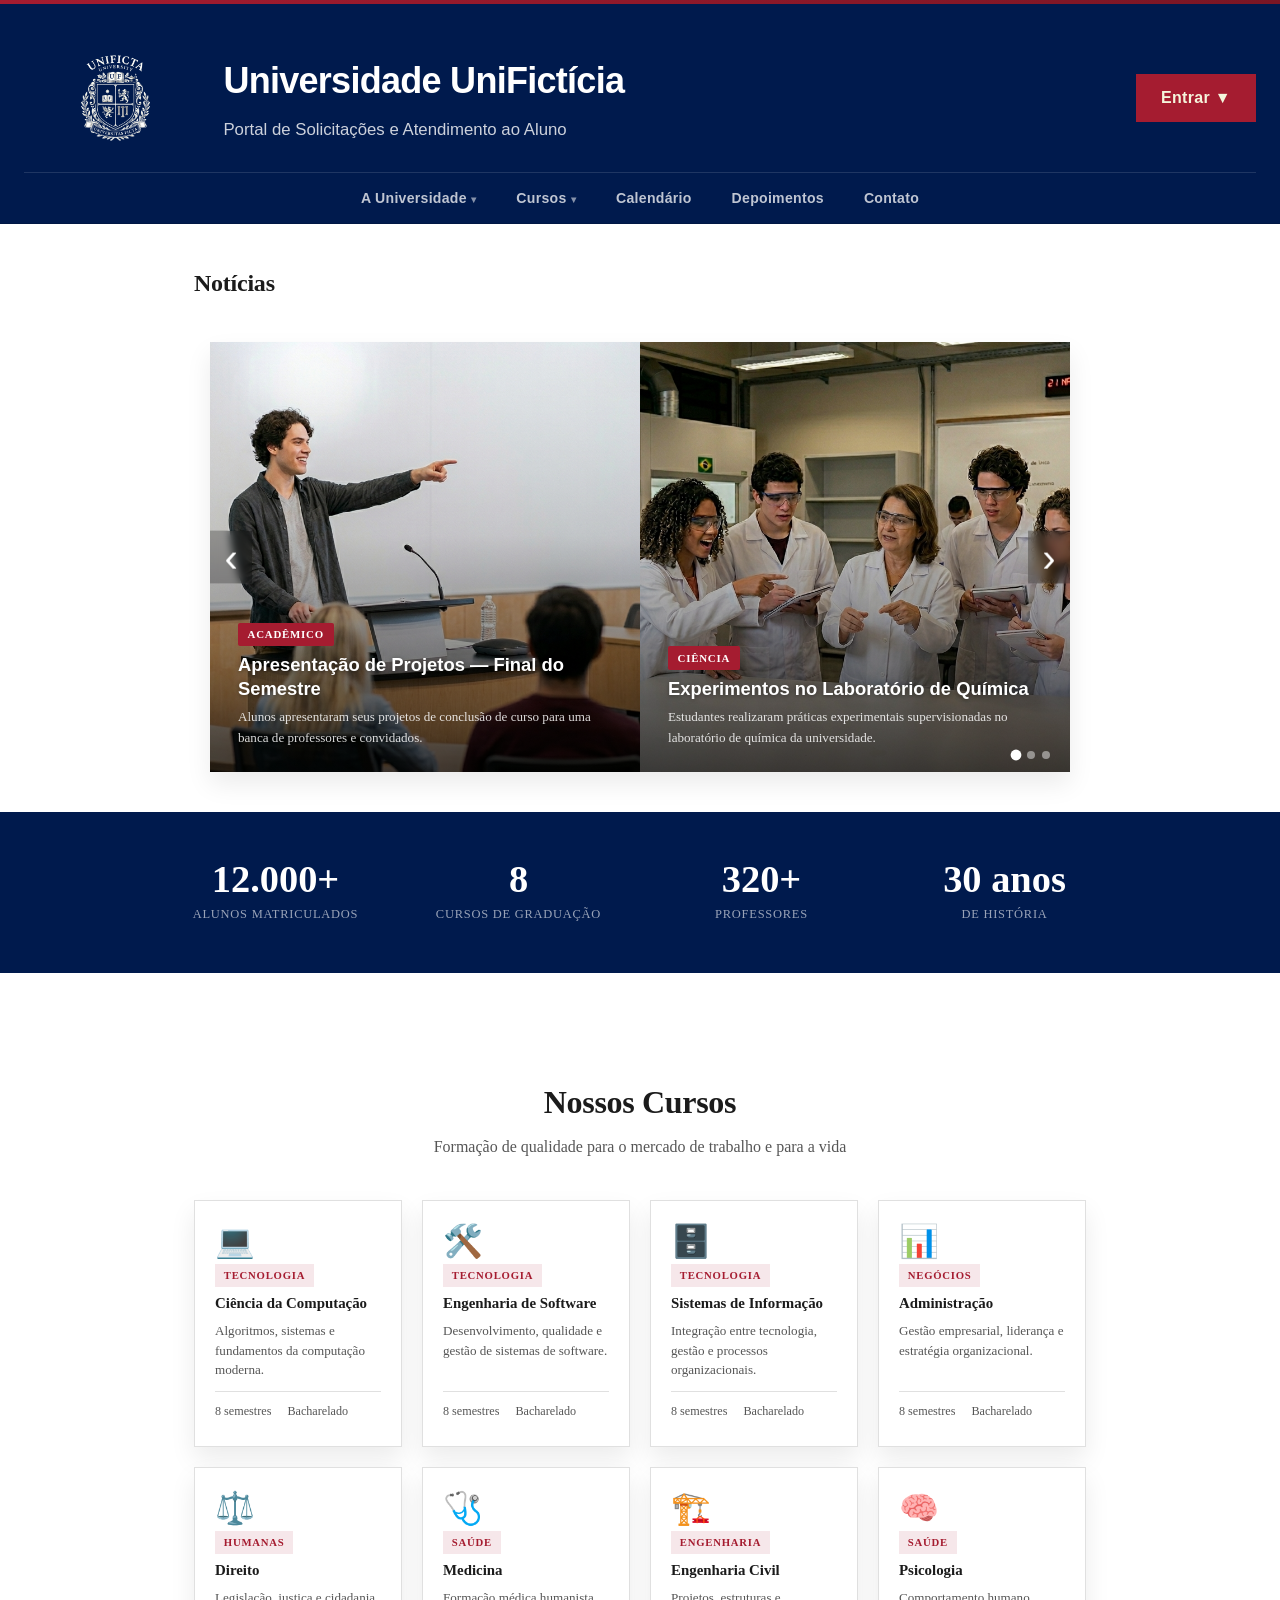
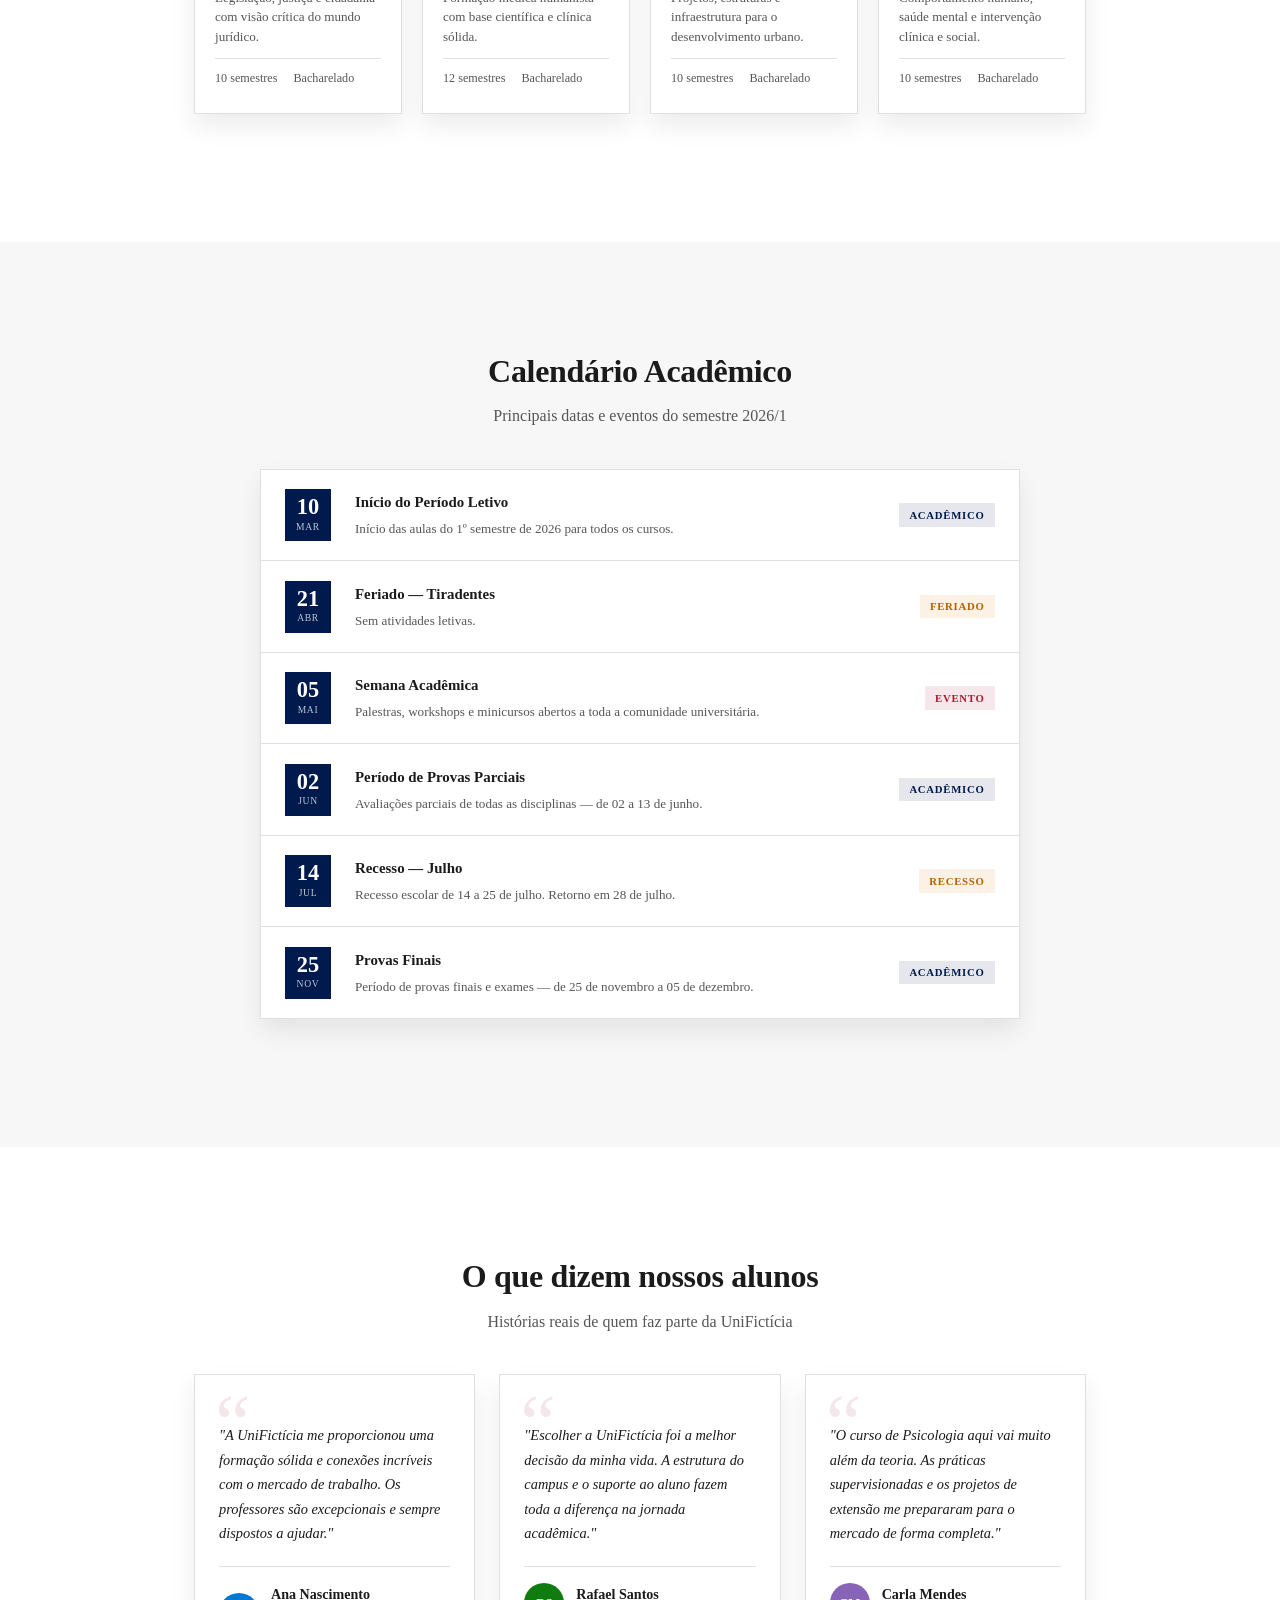
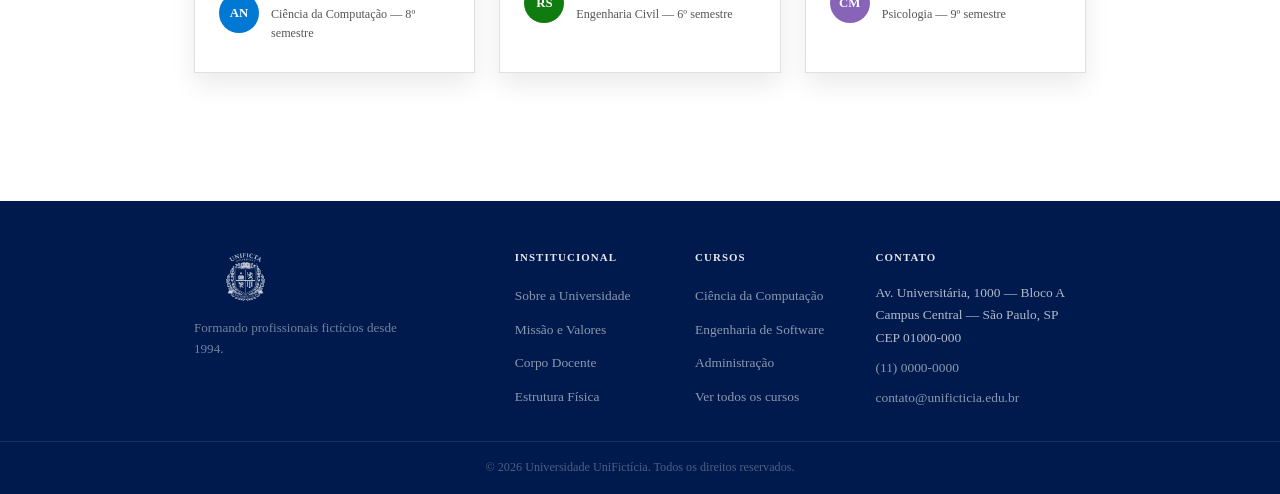
==== index.html @ 2e776ff3 "Dividir os paíneis e funcionários entre setores" ====
﻿<!DOCTYPE html>
<html lang="pt-br">
<head>
    <meta charset="UTF-8">
    <meta name="viewport" content="width=device-width, initial-scale=1.0">
    <title>Portal do Aluno - Universidade UniFictícia</title>
    <link rel="stylesheet" href="style.css">
</head>
<body>
    <header>
        <div class="header-inner">
            <div class="header-brand">
                <img src="UniLogo3.png" alt="Logo Universidade UniFictícia" class="header-logo">
                <div>
                    <h1>Universidade UniFictícia</h1>
                    <p>Portal de Solicitações e Atendimento ao Aluno</p>
                </div>
            </div>
            <nav id="authNav" class="nav-dropdown">
                <button class="dropdown-toggle">Entrar ▼</button>
                <ul class="dropdown-menu">
                    <li><button type="button" id="btnGoToLogin" class="dropdown-item">Funcionários</button></li>
                    <li><button type="button" id="btnGoToRegister" class="dropdown-item">Alunos</button></li>
                </ul>
            </nav>

            <nav id="profileNav" class="nav-dropdown profile-nav" hidden>
                <button type="button" id="profileToggle" class="profile-toggle" aria-label="Abrir menu do perfil" title="Perfil">
                    <svg viewBox="0 0 24 24" aria-hidden="true" focusable="false">
                        <path d="M12 12a4 4 0 1 0-4-4 4 4 0 0 0 4 4Zm0 2c-4.42 0-8 2.24-8 5v1h16v-1c0-2.76-3.58-5-8-5Z"></path>
                    </svg>
                </button>
                <ul class="dropdown-menu">
                    <li><button type="button" id="logoutBtn" class="dropdown-item">Sair</button></li>
                </ul>
            </nav>
        </div>
        <nav class="main-nav" id="mainNav" hidden>
            <ul class="main-nav-list">
                <li class="main-nav-item has-dropdown">
                    <a href="#" class="main-nav-link">A Universidade <span class="nav-caret">▾</span></a>
                    <ul class="main-nav-dropdown">
                        <li><a href="#">Sobre nós</a></li>
                        <li><a href="#">Missão e Valores</a></li>
                        <li><a href="#">Corpo Docente</a></li>
                    </ul>
                </li>
                <li class="main-nav-item has-dropdown">
                    <a href="#section-cursos" class="main-nav-link">Cursos <span class="nav-caret">▾</span></a>
                    <ul class="main-nav-dropdown">
                        <li><a href="#section-cursos">Graduação</a></li>
                        <li><a href="#">Pós-Graduação</a></li>
                        <li><a href="#">Extensão</a></li>
                    </ul>
                </li>
                <li class="main-nav-item">
                    <a href="#section-calendario" class="main-nav-link">Calendário</a>
                </li>
                <li class="main-nav-item">
                    <a href="#section-depoimentos" class="main-nav-link">Depoimentos</a>
                </li>
                <li class="main-nav-item">
                    <a href="#section-contato" class="main-nav-link">Contato</a>
                </li>
            </ul>
        </nav>
    </header>

    <main id="landingView">
        <div class="container" style="margin-bottom: 0;">
            <h2>Notícias</h2>
        </div>
        <div class="slider">
            <div class="slider-track">
                <div class="slide">
                    <img src="imgs/Presentation.png" alt="Apresentação de Projetos">
                    <div class="slide-caption">
                        <span class="slide-tag">Acadêmico</span>
                        <h3>Apresentação de Projetos — Final do Semestre</h3>
                        <p>Alunos apresentaram seus projetos de conclusão de curso para uma banca de professores e convidados.</p>
                    </div>
                </div>
                <div class="slide">
                    <img src="imgs/Chemistry.png" alt="Laboratório de Química">
                    <div class="slide-caption">
                        <span class="slide-tag">Ciência</span>
                        <h3>Experimentos no Laboratório de Química</h3>
                        <p>Estudantes realizaram práticas experimentais supervisionadas no laboratório de química da universidade.</p>
                    </div>
                </div>
                <div class="slide">
                    <img src="imgs/Reading.png" alt="Clube de Leitura">
                    <div class="slide-caption">
                        <span class="slide-tag">Cultura</span>
                        <h3>Clube de Leitura — Semana do Conhecimento</h3>
                        <p>A iniciativa reuniu alunos de diferentes cursos para debater obras literárias e científicas.</p>
                    </div>
                </div>
            </div>
            <button class="slider-btn slider-prev" aria-label="Anterior">&#8249;</button>
            <button class="slider-btn slider-next" aria-label="Próximo">&#8250;</button>
            <div class="slider-dots">
                <button class="slider-dot active" data-index="0" aria-label="Slide 1"></button>
                <button class="slider-dot" data-index="1" aria-label="Slide 2"></button>
                <button class="slider-dot" data-index="2" aria-label="Slide 3"></button>
            </div>
        </div>

        <section class="section-stats">
            <div class="stats-grid">
                <div class="stat-item">
                    <span class="stat-number">12.000+</span>
                    <span class="stat-label">Alunos matriculados</span>
                </div>
                <div class="stat-item">
                    <span class="stat-number">8</span>
                    <span class="stat-label">Cursos de graduação</span>
                </div>
                <div class="stat-item">
                    <span class="stat-number">320+</span>
                    <span class="stat-label">Professores</span>
                </div>
                <div class="stat-item">
                    <span class="stat-number">30 anos</span>
                    <span class="stat-label">De história</span>
                </div>
            </div>
        </section>

        <section class="section-cursos" id="section-cursos">
            <div class="container">
                <div class="section-header">
                    <h2>Nossos Cursos</h2>
                    <p>Formação de qualidade para o mercado de trabalho e para a vida</p>
                </div>
                <div class="cursos-grid">
                    <div class="curso-card">
                        <div class="curso-card-icon">💻</div>
                        <span class="curso-area-tag">Tecnologia</span>
                        <h3 class="curso-card-title">Ciência da Computação</h3>
                        <p class="curso-card-desc">Algoritmos, sistemas e fundamentos da computação moderna.</p>
                        <div class="curso-card-meta"><span>8 semestres</span><span>Bacharelado</span></div>
                    </div>
                    <div class="curso-card">
                        <div class="curso-card-icon">🛠️</div>
                        <span class="curso-area-tag">Tecnologia</span>
                        <h3 class="curso-card-title">Engenharia de Software</h3>
                        <p class="curso-card-desc">Desenvolvimento, qualidade e gestão de sistemas de software.</p>
                        <div class="curso-card-meta"><span>8 semestres</span><span>Bacharelado</span></div>
                    </div>
                    <div class="curso-card">
                        <div class="curso-card-icon">🗄️</div>
                        <span class="curso-area-tag">Tecnologia</span>
                        <h3 class="curso-card-title">Sistemas de Informação</h3>
                        <p class="curso-card-desc">Integração entre tecnologia, gestão e processos organizacionais.</p>
                        <div class="curso-card-meta"><span>8 semestres</span><span>Bacharelado</span></div>
                    </div>
                    <div class="curso-card">
                        <div class="curso-card-icon">📊</div>
                        <span class="curso-area-tag">Negócios</span>
                        <h3 class="curso-card-title">Administração</h3>
                        <p class="curso-card-desc">Gestão empresarial, liderança e estratégia organizacional.</p>
                        <div class="curso-card-meta"><span>8 semestres</span><span>Bacharelado</span></div>
                    </div>
                    <div class="curso-card">
                        <div class="curso-card-icon">⚖️</div>
                        <span class="curso-area-tag">Humanas</span>
                        <h3 class="curso-card-title">Direito</h3>
                        <p class="curso-card-desc">Legislação, justiça e cidadania com visão crítica do mundo jurídico.</p>
                        <div class="curso-card-meta"><span>10 semestres</span><span>Bacharelado</span></div>
                    </div>
                    <div class="curso-card">
                        <div class="curso-card-icon">🩺</div>
                        <span class="curso-area-tag">Saúde</span>
                        <h3 class="curso-card-title">Medicina</h3>
                        <p class="curso-card-desc">Formação médica humanista com base científica e clínica sólida.</p>
                        <div class="curso-card-meta"><span>12 semestres</span><span>Bacharelado</span></div>
                    </div>
                    <div class="curso-card">
                        <div class="curso-card-icon">🏗️</div>
                        <span class="curso-area-tag">Engenharia</span>
                        <h3 class="curso-card-title">Engenharia Civil</h3>
                        <p class="curso-card-desc">Projetos, estruturas e infraestrutura para o desenvolvimento urbano.</p>
                        <div class="curso-card-meta"><span>10 semestres</span><span>Bacharelado</span></div>
                    </div>
                    <div class="curso-card">
                        <div class="curso-card-icon">🧠</div>
                        <span class="curso-area-tag">Saúde</span>
                        <h3 class="curso-card-title">Psicologia</h3>
                        <p class="curso-card-desc">Comportamento humano, saúde mental e intervenção clínica e social.</p>
                        <div class="curso-card-meta"><span>10 semestres</span><span>Bacharelado</span></div>
                    </div>
                </div>
            </div>
        </section>

        <section class="section-calendario" id="section-calendario">
            <div class="container">
                <div class="section-header">
                    <h2>Calendário Acadêmico</h2>
                    <p>Principais datas e eventos do semestre 2026/1</p>
                </div>
                <div class="calendario-list">
                    <div class="calendario-item">
                        <div class="calendario-data"><span class="calendario-dia">10</span><span class="calendario-mes">Mar</span></div>
                        <div class="calendario-info"><h3 class="calendario-titulo">Início do Período Letivo</h3><p class="calendario-desc">Início das aulas do 1º semestre de 2026 para todos os cursos.</p></div>
                        <span class="calendario-tag tag-academico">Acadêmico</span>
                    </div>
                    <div class="calendario-item">
                        <div class="calendario-data"><span class="calendario-dia">21</span><span class="calendario-mes">Abr</span></div>
                        <div class="calendario-info"><h3 class="calendario-titulo">Feriado — Tiradentes</h3><p class="calendario-desc">Sem atividades letivas.</p></div>
                        <span class="calendario-tag tag-feriado">Feriado</span>
                    </div>
                    <div class="calendario-item">
                        <div class="calendario-data"><span class="calendario-dia">05</span><span class="calendario-mes">Mai</span></div>
                        <div class="calendario-info"><h3 class="calendario-titulo">Semana Acadêmica</h3><p class="calendario-desc">Palestras, workshops e minicursos abertos a toda a comunidade universitária.</p></div>
                        <span class="calendario-tag tag-evento">Evento</span>
                    </div>
                    <div class="calendario-item">
                        <div class="calendario-data"><span class="calendario-dia">02</span><span class="calendario-mes">Jun</span></div>
                        <div class="calendario-info"><h3 class="calendario-titulo">Período de Provas Parciais</h3><p class="calendario-desc">Avaliações parciais de todas as disciplinas — de 02 a 13 de junho.</p></div>
                        <span class="calendario-tag tag-academico">Acadêmico</span>
                    </div>
                    <div class="calendario-item">
                        <div class="calendario-data"><span class="calendario-dia">14</span><span class="calendario-mes">Jul</span></div>
                        <div class="calendario-info"><h3 class="calendario-titulo">Recesso — Julho</h3><p class="calendario-desc">Recesso escolar de 14 a 25 de julho. Retorno em 28 de julho.</p></div>
                        <span class="calendario-tag tag-feriado">Recesso</span>
                    </div>
                    <div class="calendario-item">
                        <div class="calendario-data"><span class="calendario-dia">25</span><span class="calendario-mes">Nov</span></div>
                        <div class="calendario-info"><h3 class="calendario-titulo">Provas Finais</h3><p class="calendario-desc">Período de provas finais e exames — de 25 de novembro a 05 de dezembro.</p></div>
                        <span class="calendario-tag tag-academico">Acadêmico</span>
                    </div>
                </div>
            </div>
        </section>

        <section class="section-depoimentos" id="section-depoimentos">
            <div class="container">
                <div class="section-header">
                    <h2>O que dizem nossos alunos</h2>
                    <p>Histórias reais de quem faz parte da UniFictícia</p>
                </div>
                <div class="depoimentos-grid">
                    <div class="depoimento-card">
                        <p class="depoimento-texto">"A UniFictícia me proporcionou uma formação sólida e conexões incríveis com o mercado de trabalho. Os professores são excepcionais e sempre dispostos a ajudar."</p>
                        <div class="depoimento-autor">
                            <div class="depoimento-avatar" style="background:#0078d4;">AN</div>
                            <div><span class="depoimento-nome">Ana Nascimento</span><span class="depoimento-curso">Ciência da Computação — 8º semestre</span></div>
                        </div>
                    </div>
                    <div class="depoimento-card">
                        <p class="depoimento-texto">"Escolher a UniFictícia foi a melhor decisão da minha vida. A estrutura do campus e o suporte ao aluno fazem toda a diferença na jornada acadêmica."</p>
                        <div class="depoimento-autor">
                            <div class="depoimento-avatar" style="background:#107c10;">RS</div>
                            <div><span class="depoimento-nome">Rafael Santos</span><span class="depoimento-curso">Engenharia Civil — 6º semestre</span></div>
                        </div>
                    </div>
                    <div class="depoimento-card">
                        <p class="depoimento-texto">"O curso de Psicologia aqui vai muito além da teoria. As práticas supervisionadas e os projetos de extensão me prepararam para o mercado de forma completa."</p>
                        <div class="depoimento-autor">
                            <div class="depoimento-avatar" style="background:#8764b8;">CM</div>
                            <div><span class="depoimento-nome">Carla Mendes</span><span class="depoimento-curso">Psicologia — 9º semestre</span></div>
                        </div>
                    </div>
                </div>
            </div>
        </section>
    </main>

    <main class="container" id="loginView" hidden>
        <section class="auth-box">
            <h2>Login no Portal</h2>
            <form id="loginForm" autocomplete="off">
                <label for="loginUsername">Nome</label>
                <input id="loginUsername" required autocomplete="username" minlength="3" placeholder="Digite seu nome de usuário">
                <label for="loginPassword">Senha</label>
                <div class="password-field">
                    <input id="loginPassword" type="password" required autocomplete="current-password" placeholder="Digite sua senha">
                    <button type="button" class="password-toggle" data-target="loginPassword" aria-label="Mostrar senha" title="Mostrar senha">
                        <svg class="icon-eye" viewBox="0 0 24 24" aria-hidden="true" focusable="false">
                            <path d="M12 5c-5.5 0-9.5 5-10.5 7 1 2 5 7 10.5 7s9.5-5 10.5-7c-1-2-5-7-10.5-7Zm0 11a4 4 0 1 1 0-8 4 4 0 0 1 0 8Z"></path>
                        </svg>
                        <svg class="icon-eye-off" viewBox="0 0 24 24" aria-hidden="true" focusable="false">
                            <path d="m3 4 17 17-1.5 1.5-3.2-3.2A12.5 12.5 0 0 1 12 19c-5.5 0-9.5-5-10.5-7a18 18 0 0 1 4.4-5.5L1.5 5.5 3 4Zm6.2 6.2A4 4 0 0 0 12 16a4 4 0 0 0 2.8-1.2L9.2 10.2Zm11.3 1.8a18 18 0 0 1-3.8 5l-1.4-1.4a15.4 15.4 0 0 0 2.7-3.6c-1-1.7-3.7-4.9-7-4.9-.9 0-1.8.2-2.6.5L6.9 6.1A10 10 0 0 1 12 5c5.5 0 9.5 5 10.5 7Z"></path>
                        </svg>
                    </button>
                </div>
                <small class="auth-help">Funcionários e alunos usam o mesmo formulário de acesso.</small>
                <small id="loginStatus" class="field-status auth-status" aria-live="polite"></small>
            </form>

            <div class="button-group">
                <button id="backToLoginLanding" class="btn btn-secondary small" onclick="showLanding()">Voltar</button>
                <button form="loginForm" type="submit" class="btn btn-primary">Entrar</button>
            </div>
        </section>
    </main>

    <main class="container" id="registerView" hidden>
        <section class="auth-box">
            <h2>Cadastro de Aluno</h2>
            <form id="registerForm">
                <label for="registerName">Nome</label>
                <input id="registerName" required autocomplete="name" minlength="3" placeholder="Nome completo">
                <label for="registerPassword">Senha</label>
                <div class="password-field">
                    <input id="registerPassword" type="password" required autocomplete="new-password" minlength="8" placeholder="Crie uma senha forte">
                    <button type="button" class="password-toggle" data-target="registerPassword" aria-label="Mostrar senha" title="Mostrar senha">
                        <svg class="icon-eye" viewBox="0 0 24 24" aria-hidden="true" focusable="false">
                            <path d="M12 5c-5.5 0-9.5 5-10.5 7 1 2 5 7 10.5 7s9.5-5 10.5-7c-1-2-5-7-10.5-7Zm0 11a4 4 0 1 1 0-8 4 4 0 0 1 0 8Z"></path>
                        </svg>
                        <svg class="icon-eye-off" viewBox="0 0 24 24" aria-hidden="true" focusable="false">
                            <path d="m3 4 17 17-1.5 1.5-3.2-3.2A12.5 12.5 0 0 1 12 19c-5.5 0-9.5-5-10.5-7a18 18 0 0 1 4.4-5.5L1.5 5.5 3 4Zm6.2 6.2A4 4 0 0 0 12 16a4 4 0 0 0 2.8-1.2L9.2 10.2Zm11.3 1.8a18 18 0 0 1-3.8 5l-1.4-1.4a15.4 15.4 0 0 0 2.7-3.6c-1-1.7-3.7-4.9-7-4.9-.9 0-1.8.2-2.6.5L6.9 6.1A10 10 0 0 1 12 5c5.5 0 9.5 5 10.5 7Z"></path>
                        </svg>
                    </button>
                </div>
                <ul class="password-requirements" id="registerPasswordRequirements" aria-live="polite">
                    <li id="reqLength" class="req-item">Pelo menos 8 caracteres</li>
                    <li id="reqUpper" class="req-item">1 letra maiúscula (A-Z)</li>
                    <li id="reqLower" class="req-item">1 letra minúscula (a-z)</li>
                    <li id="reqNumber" class="req-item">1 número (0-9)</li>
                    <li id="reqSpecial" class="req-item">1 caractere especial (ex.: !@#$%)</li>
                    <li id="reqNoSpaces" class="req-item">Sem espaços em branco</li>
                </ul>
                <label for="registerPasswordConfirm">Confirmar senha</label>
                <div class="password-field">
                    <input id="registerPasswordConfirm" type="password" required autocomplete="new-password" minlength="8" placeholder="Repita sua senha">
                    <button type="button" class="password-toggle" data-target="registerPasswordConfirm" aria-label="Mostrar senha" title="Mostrar senha">
                        <svg class="icon-eye" viewBox="0 0 24 24" aria-hidden="true" focusable="false">
                            <path d="M12 5c-5.5 0-9.5 5-10.5 7 1 2 5 7 10.5 7s9.5-5 10.5-7c-1-2-5-7-10.5-7Zm0 11a4 4 0 1 1 0-8 4 4 0 0 1 0 8Z"></path>
                        </svg>
                        <svg class="icon-eye-off" viewBox="0 0 24 24" aria-hidden="true" focusable="false">
                            <path d="m3 4 17 17-1.5 1.5-3.2-3.2A12.5 12.5 0 0 1 12 19c-5.5 0-9.5-5-10.5-7a18 18 0 0 1 4.4-5.5L1.5 5.5 3 4Zm6.2 6.2A4 4 0 0 0 12 16a4 4 0 0 0 2.8-1.2L9.2 10.2Zm11.3 1.8a18 18 0 0 1-3.8 5l-1.4-1.4a15.4 15.4 0 0 0 2.7-3.6c-1-1.7-3.7-4.9-7-4.9-.9 0-1.8.2-2.6.5L6.9 6.1A10 10 0 0 1 12 5c5.5 0 9.5 5 10.5 7Z"></path>
                        </svg>
                    </button>
                </div>
                <small class="auth-help">A senha só será aceita quando todos os requisitos acima forem atendidos.</small>
                <label for="registerCurso">Curso</label>
                <select id="registerCurso" required>
                    <option value="">Selecione um curso</option>
                    <option value="Ciência da Computação">Ciência da Computação</option>
                    <option value="Engenharia de Software">Engenharia de Software</option>
                    <option value="Sistemas de Informação">Sistemas de Informação</option>
                    <option value="Administração">Administração</option>
                    <option value="Direito">Direito</option>
                    <option value="Medicina">Medicina</option>
                    <option value="Engenharia Civil">Engenharia Civil</option>
                    <option value="Psicologia">Psicologia</option>
                </select>
                <small id="registerStatus" class="field-status auth-status" aria-live="polite"></small>
            </form>

            <div class="button-group">
                <button id="backToRegisterLanding" class="btn btn-secondary small" onclick="showLanding()">Voltar</button>
                <button form="registerForm" type="submit" class="btn btn-primary">Cadastrar</button>
            </div>
        </section>
    </main>

    <main id="appView" hidden>
        <div class="app-layout">
            <aside class="sidebar">
                <button type="button" class="sidebar-item" data-view="appView" data-tab="visao-geral">🏠 Visão geral</button>
                <button type="button" class="sidebar-item active" data-view="appView" data-tab="solicitacoes">📋 Solicitações</button>
                <button type="button" class="sidebar-item" data-view="appView" data-tab="mensagens">💬 Mensagens</button>
            </aside>

            <div class="app-content">

                <section id="appTab-visao-geral" class="tab-panel" hidden>
                    <div class="tab-header">
                        <h2>Visão geral</h2>
                    </div>
                    <div id="visaoGeralContent"></div>
                </section>

                <section id="appTab-solicitacoes" class="tab-panel">
                    <div class="tab-header">
                        <h2>Minhas Solicitações</h2>
                        <button type="button" id="btnSolicitar" class="btn btn-primary small">📄 Solicitar</button>
                    </div>
                    <table>
                        <thead><tr><th>Data</th><th>Aluno</th><th>Tipo</th><th>Descrição</th><th>Status</th><th>Ações</th></tr></thead>
                        <tbody id="listaSolicitacoes"></tbody>
                    </table>
                </section>

                <section id="appTab-mensagens" class="tab-panel" hidden>
                    <div class="tab-header">
                        <h2>Mensagens</h2>
                        <div class="tab-header-actions">
                            <button id="btnDuvidas" class="btn btn-secondary small">💬 Dúvidas, Sugestões ou Reclamações</button>
                        </div>
                    </div>
                    <table>
                        <thead><tr><th>Data</th><th>Aluno</th><th>Tipo</th><th>Descrição</th><th>Status</th><th>Ações</th></tr></thead>
                        <tbody id="listaMensagens"></tbody>
                    </table>
                </section>
            </div>
        </div>
    </main>

    <main id="adminView" hidden>
        <div class="app-layout">
            <aside class="sidebar">
                <button type="button" class="sidebar-item active" data-view="adminView" data-tab="solicitacoes">📋 Solicitações de alunos</button>
                <button type="button" class="sidebar-item" data-view="adminView" data-tab="mensagens">💬 Mensagens de alunos</button>
            </aside>

            <div class="app-content">
                <section id="adminTab-solicitacoes" class="tab-panel">
                    <div class="tab-header">
                        <h2>Solicitações dos Alunos</h2>
                        <div class="tab-header-actions">
                            <select id="filtroSetorSolicitacoes" class="filter-select" onchange="renderAdminRequestsByFilters('solicitacoes')">
                                <option value="">Todos os setores</option>
                                <option value="Administrativo">Administrativo</option>
                                <option value="Financeiro">Financeiro</option>
                                <option value="Acadêmico">Acadêmico</option>
                                <option value="TI">TI</option>
                            </select>
                            <select id="filtroStatusSolicitacoes" class="filter-select" onchange="renderAdminRequestsByFilters('solicitacoes')">
                                <option value="Pendente">Pendentes</option>
                                <option value="Concluído">Concluídos</option>
                                <option value="">Todos</option>
                            </select>
                        </div>
                    </div>
                    <table>
                        <thead><tr><th>Data</th><th>Aluno</th><th>Tipo</th><th>Descrição</th><th>Status</th><th>Ações</th></tr></thead>
                        <tbody id="listaSolicitacoesAdmin"></tbody>
                    </table>
                </section>

                <section id="adminTab-mensagens" class="tab-panel" hidden>
                    <div class="tab-header">
                        <h2>Mensagens dos Alunos</h2>
                        <div class="tab-header-actions">
                            <select id="filtroSetorMensagens" class="filter-select" onchange="renderAdminRequestsByFilters('mensagens')">
                                <option value="">Todos os setores</option>
                                <option value="Administrativo">Administrativo</option>
                                <option value="Financeiro">Financeiro</option>
                                <option value="Acadêmico">Acadêmico</option>
                                <option value="TI">TI</option>
                            </select>
                            <select id="filtroStatusMensagens" class="filter-select" onchange="renderAdminRequestsByFilters('mensagens')">
                                <option value="Pendente">Pendentes</option>
                                <option value="Concluído">Concluídos</option>
                                <option value="">Todos</option>
                            </select>
                        </div>
                    </div>
                    <table>
                        <thead><tr><th>Data</th><th>Aluno</th><th>Tipo</th><th>Descrição</th><th>Status</th><th>Ações</th></tr></thead>
                        <tbody id="listaMensagensAdmin"></tbody>
                    </table>
                </section>
            </div>
        </div>
    </main>

    <footer class="site-footer" id="siteFooter" hidden>
        <div class="footer-inner">
            <div class="footer-brand">
                <img src="UniLogo3.png" alt="Logo UniFictícia" class="footer-logo">
                <p class="footer-tagline">Formando profissionais fictícios desde 1994.</p>
            </div>
            <div class="footer-col">
                <h4 class="footer-col-title">Institucional</h4>
                <ul class="footer-links">
                    <li><a href="#">Sobre a Universidade</a></li>
                    <li><a href="#">Missão e Valores</a></li>
                    <li><a href="#">Corpo Docente</a></li>
                    <li><a href="#">Estrutura Física</a></li>
                </ul>
            </div>
            <div class="footer-col">
                <h4 class="footer-col-title">Cursos</h4>
                <ul class="footer-links">
                    <li><a href="#section-cursos">Ciência da Computação</a></li>
                    <li><a href="#section-cursos">Engenharia de Software</a></li>
                    <li><a href="#section-cursos">Administração</a></li>
                    <li><a href="#section-cursos">Ver todos os cursos</a></li>
                </ul>
            </div>
            <div class="footer-col" id="section-contato">
                <h4 class="footer-col-title">Contato</h4>
                <address class="footer-address">
                    <p>Av. Universitária, 1000 — Bloco A<br>Campus Central — São Paulo, SP<br>CEP 01000-000</p>
                    <p><a href="tel:+551100000000">(11) 0000-0000</a></p>
                    <p><a href="mailto:contato@unificticia.edu.br">contato@unificticia.edu.br</a></p>
                </address>
            </div>
        </div>
        <div class="footer-bottom">
            <p>© 2026 Universidade UniFictícia. Todos os direitos reservados.</p>
        </div>
    </footer>


    <div id="modalFuncionarios" class="modal">
        <div class="modal-content account-picker">
            <div class="account-picker-header">
                <p class="account-picker-org">Universidade UniFictícia</p>
                <h2 class="account-picker-title">Escolha uma conta</h2>
                <p class="account-picker-sub">Funcionários</p>
            </div>
            <div id="listaFuncionarios" class="account-list"></div>
            <div class="account-picker-footer">
                <button type="button" class="account-picker-new-btn" onclick="closeModal('modalFuncionarios'); openModal('modalFuncionarioCadastro');">
                    <span class="account-picker-new-icon">+</span>
                    <span>Novo funcionário</span>
                </button>
                <button type="button" class="account-picker-cancel" onclick="closeModal('modalFuncionarios')">Cancelar</button>
            </div>
        </div>
    </div>

    <div id="modalFuncionarioCadastro" class="modal">
        <div class="modal-content">
            <button class="close" type="button" onclick="closeModal('modalFuncionarioCadastro')">&times;</button>
            <h2>Cadastro de Funcionário</h2>
            <form id="employeeRegisterForm">
                <label for="employeeName">Nome</label>
                <input id="employeeName" required minlength="3" placeholder="Nome do funcionário">

                <label for="employeePassword">Senha</label>
                <div class="password-field">
                    <input id="employeePassword" type="password" required autocomplete="new-password" placeholder="Defina uma senha">
                    <button type="button" class="password-toggle" data-target="employeePassword" aria-label="Mostrar senha" title="Mostrar senha">
                        <svg class="icon-eye" viewBox="0 0 24 24" aria-hidden="true" focusable="false">
                            <path d="M12 5c-5.5 0-9.5 5-10.5 7 1 2 5 7 10.5 7s9.5-5 10.5-7c-1-2-5-7-10.5-7Zm0 11a4 4 0 1 1 0-8 4 4 0 0 1 0 8Z"></path>
                        </svg>
                        <svg class="icon-eye-off" viewBox="0 0 24 24" aria-hidden="true" focusable="false">
                            <path d="m3 4 17 17-1.5 1.5-3.2-3.2A12.5 12.5 0 0 1 12 19c-5.5 0-9.5-5-10.5-7a18 18 0 0 1 4.4-5.5L1.5 5.5 3 4Zm6.2 6.2A4 4 0 0 0 12 16a4 4 0 0 0 2.8-1.2L9.2 10.2Zm11.3 1.8a18 18 0 0 1-3.8 5l-1.4-1.4a15.4 15.4 0 0 0 2.7-3.6c-1-1.7-3.7-4.9-7-4.9-.9 0-1.8.2-2.6.5L6.9 6.1A10 10 0 0 1 12 5c5.5 0 9.5 5 10.5 7Z"></path>
                        </svg>
                    </button>
                </div>

                <label for="employeeSetor">Setor</label>
                <select id="employeeSetor" required>
                    <option value="">Selecione um setor</option>
                    <option value="Administrativo">Administrativo</option>
                    <option value="Financeiro">Financeiro</option>
                    <option value="Acadêmico">Acadêmico</option>
                    <option value="TI">TI</option>
                    <option value="Administrador">Admin</option>
                </select>

                <small id="employeeRegisterStatus" class="field-status auth-status" aria-live="polite"></small>
                <button type="submit" class="btn-save">Cadastrar Funcionário</button>
            </form>
        </div>
    </div>

    <!-- Modal Seleção de Conta - Alunos -->
    <div id="modalAlunos" class="modal">
        <div class="modal-content account-picker">
            <div class="account-picker-header">
                <p class="account-picker-org">Universidade UniFictícia</p>
                <h2 class="account-picker-title">Escolha uma conta</h2>
                <p class="account-picker-sub">Alunos</p>
            </div>
            <div id="listaAlunos" class="account-list"></div>
            <div class="account-picker-footer">
                <button type="button" class="account-picker-new-btn" onclick="closeModal('modalAlunos'); showRegisterView();">
                    <span class="account-picker-new-icon">+</span>
                    <span>Novo cadastro</span>
                </button>
                <button type="button" class="account-picker-cancel" onclick="closeModal('modalAlunos')">Cancelar</button>
            </div>
        </div>
    </div>

    <!-- Modal Solicitação de Documentos -->
    <div id="modalDocumento" class="modal">
        <div class="modal-content">
            <button id="modalDocumentoBack" class="modal-back-arrow doc-back-btn hidden" type="button" aria-label="Voltar">&#8592;</button>
            <button class="close" type="button" onclick="closeModal('modalDocumento')">&times;</button>
            <h2 id="modalDocumentoTitle">Solicitações</h2>
            <form id="formDocumento">
                <div id="docStepCategoria">
                    <div class="tipo-buttons">
                        <button type="button" class="tipo-btn" data-value="Acadêmico" onclick="selectTipo(this); showDocumentStep('Acadêmico')">🎓 Acadêmico</button>
                        <button type="button" class="tipo-btn" data-value="Financeiro" onclick="selectTipo(this); showDocumentStep('Financeiro')">💰 Financeiro</button>
                        <button type="button" class="tipo-btn" data-value="Cadastro" onclick="selectTipo(this); showDocumentStep('Cadastro')" style="flex-direction: row;">🏛️ Cadastro</button>
                    </div>
                </div>
                <input type="hidden" id="docTipo">
                <div id="stepAcademico" class="doc-step hidden">
                    <div class="tipo-buttons" style="grid-template-columns: repeat(2, 1fr);">
                        <button type="button" class="tipo-btn matricula-option-btn" data-value="Ver matrículas" onclick="selectMatriculaOption(this)">Ver matrículas</button>
                        <button type="button" class="tipo-btn matricula-option-btn" data-value="Disciplinas disponíveis" onclick="selectMatriculaOption(this)">Disciplinas disponíveis</button>
                        <button type="button" class="tipo-btn matricula-option-btn" data-value="Rematrícula" onclick="selectMatriculaOption(this)">Rematrícula</button>
                    </div>
                    <input type="hidden" id="matriculasSelect">
                    <div id="matriculasPreview" class="matriculas-preview hidden"></div>
                    <div id="matriculasContextMenu" class="matriculas-context-menu hidden">
                        <button type="button" id="matriculasEditOption">Editar matrícula</button>
                        <button type="button" id="matriculasRemoveOption">Remover matrícula</button>
                    </div>
                    <button type="submit" class="btn btn-primary small">Enviar Solicitação</button>
                </div>
                <div id="stepFinanceiro" class="doc-step hidden">
                    <select id="financeiroSelect">
                        <option value="">Escolha uma opção</option>
                        <option value="2ª via de boleto">2ª via de boleto</option>
                        <option value="Comprovante de pagamento">Comprovante de pagamento</option>
                        <option value="Declaração de quitação">Declaração de quitação</option>
                        <option value="Negociação de mensalidade">Negociação de mensalidade</option>
                    </select>
                    <button type="submit" class="btn btn-primary small">Enviar Solicitação</button>
                </div>
                <div id="stepCadastro" class="doc-step hidden">
                    <select id="cadastroSelect" onchange="handleCadastroSelectChange(this)">
                        <option value="">Escolha uma opção</option>
                        <option value="Atualização de cadastro">Atualização de cadastro</option>
                        <option value="Aproveitamento de estudos">Aproveitamento de estudos</option>
                        <option value="Trancamento de matrícula">Trancamento de matrícula</option>
                        <option value="Transferência de curso">Transferência de curso</option>
                    </select>
                    <div id="atualizacaoCadastroForm" class="hidden">
                        <div class="form-section">
                            <h4 class="form-section-title">Dados pessoais</h4>
                            <label for="editNome">Nome completo</label>
                            <input id="editNome" type="text">
                            <div class="form-row">
                                <div>
                                    <label for="editCpf">CPF</label>
                                    <input id="editCpf" type="text" placeholder="000.000.000-00">
                                </div>
                                <div>
                                    <label for="editDataNasc">Data de nascimento</label>
                                    <input id="editDataNasc" type="date">
                                </div>
                            </div>
                            <div class="form-row">
                                <div>
                                    <label for="editSexo">Sexo</label>
                                    <select id="editSexo">
                                        <option value="">Selecione</option>
                                        <option value="Masculino">Masculino</option>
                                        <option value="Feminino">Feminino</option>
                                        <option value="Outro">Outro</option>
                                        <option value="Prefiro não informar">Prefiro não informar</option>
                                    </select>
                                </div>
                                <div>
                                    <label for="editCurso">Curso</label>
                                    <select id="editCurso">
                                        <option value="">Selecione um curso</option>
                                        <option value="Ciência da Computação">Ciência da Computação</option>
                                        <option value="Engenharia de Software">Engenharia de Software</option>
                                        <option value="Sistemas de Informação">Sistemas de Informação</option>
                                        <option value="Administração">Administração</option>
                                        <option value="Direito">Direito</option>
                                        <option value="Medicina">Medicina</option>
                                        <option value="Engenharia Civil">Engenharia Civil</option>
                                        <option value="Psicologia">Psicologia</option>
                                    </select>
                                </div>
                            </div>
                        </div>
                        <div class="form-section">
                            <h4 class="form-section-title">Contato</h4>
                            <label for="editEmail">E-mail</label>
                            <input id="editEmail" type="email" placeholder="exemplo@email.com">
                            <label for="editTelefone">Telefone</label>
                            <input id="editTelefone" type="tel" placeholder="(00) 00000-0000">
                        </div>
                        <div class="form-section">
                            <h4 class="form-section-title">Endereço</h4>
                            <div class="form-row">
                                <div>
                                    <label for="editCep">CEP</label>
                                    <input id="editCep" type="text" placeholder="00000-000">
                                    <small id="editCepStatus" class="field-status" aria-live="polite"></small>
                                </div>
                                <div>
                                    <label for="editNumero">Número</label>
                                    <input id="editNumero" type="text">
                                </div>
                            </div>
                            <label for="editLogradouro">Logradouro</label>
                            <input id="editLogradouro" type="text" placeholder="Rua, Avenida...">
                            <label for="editComplemento">Complemento <span class="form-optional">(opcional)</span></label>
                            <input id="editComplemento" type="text" placeholder="Apto, Bloco...">
                            <div class="form-row">
                                <div>
                                    <label for="editBairro">Bairro</label>
                                    <input id="editBairro" type="text">
                                </div>
                                <div>
                                    <label for="editCidade">Cidade</label>
                                    <input id="editCidade" type="text">
                                </div>
                            </div>
                            <label for="editEstado">Estado</label>
                            <select id="editEstado">
                                <option value="">Selecione</option>
                                <option value="AC">Acre</option>
                                <option value="AL">Alagoas</option>
                                <option value="AP">Amapá</option>
                                <option value="AM">Amazonas</option>
                                <option value="BA">Bahia</option>
                                <option value="CE">Ceará</option>
                                <option value="DF">Distrito Federal</option>
                                <option value="ES">Espírito Santo</option>
                                <option value="GO">Goiás</option>
                                <option value="MA">Maranhão</option>
                                <option value="MT">Mato Grosso</option>
                                <option value="MS">Mato Grosso do Sul</option>
                                <option value="MG">Minas Gerais</option>
                                <option value="PA">Pará</option>
                                <option value="PB">Paraíba</option>
                                <option value="PR">Paraná</option>
                                <option value="PE">Pernambuco</option>
                                <option value="PI">Piauí</option>
                                <option value="RJ">Rio de Janeiro</option>
                                <option value="RN">Rio Grande do Norte</option>
                                <option value="RS">Rio Grande do Sul</option>
                                <option value="RO">Rondônia</option>
                                <option value="RR">Roraima</option>
                                <option value="SC">Santa Catarina</option>
                                <option value="SP">São Paulo</option>
                                <option value="SE">Sergipe</option>
                                <option value="TO">Tocantins</option>
                            </select>
                        </div>
                        <button type="button" class="btn btn-primary small" onclick="saveAtualizacaoCadastro()">Salvar</button>
                    </div>
                    <button type="submit" id="cadastroEnviarBtn" class="btn btn-primary small">Enviar Solicitação</button>
                </div>

            </form>
            <div id="docResultado" class="doc-resultado hidden"></div>
        </div>
    </div>

    <!-- Modal Dúvidas/Sugestões/Reclamações -->
    <div id="modalGeral" class="modal">
        <div class="modal-content">
            <button class="close" type="button" onclick="closeModal('modalGeral')">&times;</button>
            <h2>Envie sua Mensagem</h2>
            <form id="formGeral">
                <label for="tipoMensagem">Categoria:</label>
                <select id="tipoMensagem" required>
                    <option value="Auto">Automático (sugerir)</option>
                    <option value="Dúvida">Dúvida</option>
                    <option value="Sugestão">Sugestão</option>
                    <option value="Reclamação">Reclamação</option>
                    <option value="Tecnológico">Tecnológico</option>
                    <option value="Acessibilidade">Acessibilidade</option>
                </select>
                <small id="tipoMensagemHint" class="field-status" aria-live="polite"></small>

                <label for="mensagemTexto">Sua mensagem:</label>
                <textarea id="mensagemTexto" rows="4" required placeholder="Descreva aqui sua solicitação..."></textarea>

                <button type="submit" class="btn-save">Enviar Mensagem</button>
            </form>
        </div>
    </div>

    <!-- Modal Resposta/Admin -->
    <div id="modalResposta" class="modal">
        <div class="modal-content">
            <button class="close" type="button" onclick="closeModal('modalResposta')">&times;</button>
            <h2>Responder Solicitação</h2>
            <div id="requestInfo" class="request-info"></div>
            <form id="formResposta">
                <input type="hidden" id="respostaId">

                <label for="respostaStatus">Status:</label>
                <select id="respostaStatus">
                    <option value="Pendente">Pendente</option>
                    <option value="Concluído">Concluído</option>
                </select>

                <label for="respostaTexto">Resposta ao aluno:</label>
                <textarea id="respostaTexto" rows="3" placeholder="Escreva sua resposta..."></textarea>

                <div id="autoDocumentSection" style="display: none;">
                    <button type="button" id="btnSendAutoDocument" class="btn btn-secondary">📄 Enviar Documento Automático</button>
                </div>

                <label for="respostaArquivo">Enviar arquivo personalizado (opcional):</label>
                <input id="respostaArquivo" type="file">

                <button type="submit" class="btn-save">Salvar Resposta</button>
            </form>
        </div>
    </div>

    <script src="script.js?v=20260322c"></script>
</body>
</html>
---- style.css ----
[hidden] { display: none !important; }

:root {
    --bg: #ffffff;
    --text: #1b1b1b;
    --muted: #565656;
    --border: rgba(0, 0, 0, 0.12);
    --accent: #a51c30;
    --accent-dark: #7a1624;
    --surface: rgba(255, 255, 255, 0.85);
    --shadow: 0 12px 24px rgba(0, 0, 0, 0.08);
}

* {
    box-sizing: border-box;
}

body {
    margin: 0;
    font-family: ui-serif, Georgia, Cambria, "Times New Roman", serif;
    background: var(--bg);
    color: var(--text);
    line-height: 1.6;
}

header {
    position: relative;
    padding: 3rem 1.5rem 0;
    text-align: center;
    background: #001a4d;
    border-bottom: 1px solid var(--border);
    font-family: Open Sans, sans-serif, Arial, Helvetica;
}


header::before {
    content: "";
    display: block;
    position: absolute;
    inset: 0 0 auto 0;
    height: 4px;
    background: linear-gradient(90deg, var(--accent), var(--accent-dark));
}

header h1 {
    margin: 0;
    font-size: 2.25rem;
    letter-spacing: -0.02em;
    color: white;
}

header p {
    margin: 0.5rem auto 0;
    max-width: 48rem;
    color: rgba(255, 255, 255, 0.8);
    font-size: 1.05rem;
}

.container {
    max-width: 940px;
    margin: 2.5rem auto 4rem;
    padding: 0 1.5rem;
}

/* SLIDER */
.slider {
    position: relative;
    overflow: hidden;
    width: min(860px, 100%);
    aspect-ratio: 2 / 1;
    margin: 2.5rem auto;
    box-shadow: var(--shadow);
}

.slider-track {
    display: flex;
    height: 100%;
    transition: transform 0.5s ease;
}

.slide {
    min-width: 50%;
    position: relative;
    overflow: hidden;
}

.slide img {
    width: 100%;
    height: 100%;
    object-fit: cover;
    display: block;
}

.slide::after {
    content: '';
    position: absolute;
    inset: 0;
    background: linear-gradient(to top, rgba(0,0,0,0.72) 0%, rgba(0,0,0,0.15) 55%, transparent 100%);
}

.slide-caption {
    position: absolute;
    bottom: 0;
    left: 0;
    right: 0;
    padding: 1.5rem 1.75rem;
    z-index: 1;
}

.slide-tag {
    display: inline-block;
    padding: 0.2rem 0.6rem;
    background: var(--accent);
    color: #fff;
    font-size: 0.68rem;
    font-weight: 700;
    letter-spacing: 0.07em;
    text-transform: uppercase;
    margin-bottom: 0.4rem;
    border-radius: 2px;
}

.slide-caption h3 {
    font-size: 1.15rem;
    color: #fff;
    margin: 0 0 0.35rem;
    font-family: 'Open Sans', sans-serif;
    text-shadow: 0 1px 4px rgba(0,0,0,0.4);
    line-height: 1.3;
}

.slide-caption p {
    font-size: 0.82rem;
    color: rgba(255,255,255,0.85);
    margin: 0;
}

.slider-btn {
    position: absolute;
    top: 50%;
    transform: translateY(-50%);
    background: rgba(0,0,0,0.25);
    border: none;
    color: #fff;
    font-size: 2.5rem;
    line-height: 1;
    padding: 0.4rem 0.9rem;
    cursor: pointer;
    z-index: 2;
    transition: background 0.15s;
    backdrop-filter: blur(4px);
}

.slider-btn:hover {
    background: rgba(0,0,0,0.5);
}

.slider-prev { left: 0; }
.slider-next { right: 0; }

.slider-dots {
    position: absolute;
    bottom: 0.85rem;
    right: 1.25rem;
    display: flex;
    gap: 0.45rem;
    z-index: 2;
}

.slider-dot {
    width: 8px;
    height: 8px;
    border-radius: 50%;
    border: none;
    background: rgba(255,255,255,0.45);
    cursor: pointer;
    padding: 0;
    transition: background 0.2s, transform 0.2s;
}

.slider-dot.active {
    background: #fff;
    transform: scale(1.35);
}

/* SIDEBAR LAYOUT */
.app-layout {
    display: flex;
    min-height: calc(100vh - 160px);
}

.sidebar {
    width: 220px;
    flex-shrink: 0;
    border-right: 1px solid var(--border);
    background: #f7f7f7;
    padding: 1.5rem 0;
}

.sidebar-item {
    display: block;
    width: 100%;
    padding: 0.7rem 1.5rem;
    background: transparent;
    border: none;
    border-left: 3px solid transparent;
    cursor: pointer;
    font-size: 0.9rem;
    font-family: inherit;
    color: var(--text);
    text-align: left;
    transition: background 0.1s;
}

.sidebar-item:hover {
    background: rgba(0, 0, 0, 0.04);
}

.sidebar-item.active {
    background: rgba(165, 28, 48, 0.07);
    border-left-color: var(--accent);
    font-weight: 600;
    color: var(--accent);
}

.app-content {
    flex: 1;
    padding: 2rem 2.5rem;
    overflow: auto;
    min-width: 0;
}

.tab-header {
    display: flex;
    align-items: center;
    justify-content: space-between;
    margin-bottom: 1.5rem;
}

.tab-header h2 {
    margin: 0;
    font-size: 1.3rem;
}

.filter-select {
    padding: 0.35rem 0.65rem;
    border: 1px solid var(--border);
    border-radius: 6px;
    font-size: 0.875rem;
    background: var(--surface);
    color: var(--text);
    cursor: pointer;
}

.field-status {
    display: block;
    margin-top: 0.35rem;
    min-height: 1rem;
    font-size: 0.78rem;
    color: var(--muted);
}

.field-status.is-error {
    color: #c50f1f;
}

.actions {
    display: flex;
    flex-wrap: wrap;
    gap: 1rem;
    justify-content: center;
    margin-bottom: 2.5rem;
}

.btn {
    padding: 0.85rem 1.5rem;
    min-width: 190px;
    border: 1px solid rgba(0, 0, 0, 0.12);
    border-radius: 0;
    background: var(--accent);
    cursor: pointer;
    font-size: 1rem;
    font-weight: 600;
    letter-spacing: 0.02em;
    transition: all 180ms ease;
    color: beige;
}

.btn-primary {
    border-color: var(--accent);
    color: beige;
    width: auto;
    max-width: none;
}

.btn-secondary {
    border-color: var(--accent-dark);
    background: var(--accent);
    color: beige;
    width: auto;
    max-width: none;
}

.btn:hover {
    background: rgba(165, 28, 48, 0.8);
    border-color: var(--accent);
    color: beige;
}

.btn-primary:hover {
    background: var(--accent-dark);
    border-color: var(--accent-dark);
    color: beige;
}

.btn-secondary:hover {
    background: rgba(122, 22, 36, 1);
    border-color: var(--accent-dark);
    color: beige;
}

h2 {
    font-size: 1.5rem;
    margin-bottom: 1rem;
    letter-spacing: -0.01em;
}

table {
    width: 100%;
    border-collapse: collapse;
    background: rgba(255, 255, 255, 0.95);
    border: 1px solid var(--border);
    border-radius: 0;
    overflow: hidden;
    box-shadow: var(--shadow);
}

th, td {
    padding: 1rem 1.25rem;
    text-align: left;
    border-bottom: 1px solid rgba(0, 0, 0, 0.06);
}

th {
    background: rgba(242, 242, 242, 0.8);
    text-transform: uppercase;
    letter-spacing: 0.08em;
    font-size: 0.875rem;
    color: var(--muted);
}

td {
    font-size: 0.95rem;
}

.status-pendente {
    color: #d97706;
    font-weight: 600;
}

.status-concluido {
    color: #0f5132;
    font-weight: 600;
}

/* MODAIS */
.modal {
    display: none;
    position: fixed;
    z-index: 20;
    inset: 0;
    background-color: rgba(27, 27, 27, 0.45);
    backdrop-filter: blur(6px);
    padding: 3rem 1.5rem;
}

.modal-content {
    background: rgba(255, 255, 255, 0.98);
    margin: 0 auto;
    max-width: 420px;
    border-radius: 0;
    border: 1px solid rgba(0, 0, 0, 0.08);
    box-shadow: var(--shadow);
    padding: 1.75rem 1.75rem 1.5rem;
    position: relative;
    max-height: calc(100vh - 6rem);
    overflow-y: auto;
    transition: max-width 0.2s ease;
}

#modalDocumento.modal--wide .modal-content {
    max-width: 680px;
}

.close {
    position: absolute;
    right: 1.25rem;
    top: 1.25rem;
    font-size: 1.4rem;
    color: var(--muted);
    cursor: pointer;
    background: none;
    border: none;
}

.modal-back-arrow {
    position: absolute;
    left: 1.25rem;
    top: 1.25rem;
    width: 2rem;
    height: 2rem;
    border: none;
    background: none;
    color: #7a7a7a;
    font-size: 1.3rem;
    line-height: 1;
    cursor: pointer;
    padding: 0;
}

.modal-back-arrow:hover {
    color: #5f5f5f;
}

.request-info {
    background: rgba(245, 245, 245, 0.5);
    border: 1px solid var(--border);
    border-radius: 0;
    padding: 1rem;
    margin-bottom: 1rem;
}

.request-details {
    font-size: 0.9rem;
    line-height: 1.4;
}

.request-details strong {
    color: var(--accent);
}

form {
    display: grid;
    gap: 1rem;
}

label {
    font-weight: 600;
    color: var(--muted);
    font-size: 0.95rem;
}

input, select, textarea {
    padding: 0.85rem 1rem;
    border: 1px solid rgba(0, 0, 0, 0.14);
    border-radius: 0;
    font-family: inherit;
    font-size: 1rem;
    background: rgba(255, 255, 255, 0.85);
}

input:focus, select:focus, textarea:focus {
    outline: 2px solid rgba(165, 28, 48, 0.35);
    outline-offset: 2px;
}

.btn-save {
    background: var(--accent);
    border: 1px solid var(--accent);
    color: white;
    padding: 0.95rem;
    border-radius: 0;
    cursor: pointer;
    font-weight: 700;
    transition: var(--accent) 150ms ease;
}

.btn-save:hover {
    background: var(--accent-dark);
}

.doc-resultado {
    display: flex;
    align-items: center;
    gap: 0.75rem;
    margin-top: 1rem;
    padding: 0.75rem 1rem;
    background: #f0faf0;
    border: 1px solid #b2dfb2;
    border-radius: 6px;
    font-size: 0.95rem;
}

.doc-resultado a {
    display: flex;
    align-items: center;
    gap: 0.4rem;
    color: var(--accent);
    font-weight: 600;
    text-decoration: none;
}

.doc-resultado a:hover {
    text-decoration: underline;
}

@media (max-width: 560px) {
    .header-inner {
        flex-direction: column;
        align-items: stretch;
        text-align: center;
    }

    .header-inner > div,
    .header-brand {
        text-align: center;
        justify-content: center;
    }

    .nav-dropdown,
    .profile-nav {
        margin-left: 0;
        align-self: center;
    }

    .actions {
        flex-direction: column;
        align-items: stretch;
    }

    .btn {
        width: 100%;
    }

    .modal-content {
        width: 100%;
        max-width: 480px;
    }
}

.header-inner {
    display: flex;
    align-items: center;
    justify-content: space-between;
    gap: 2rem;
}

.header-inner > div {
    text-align: left;
}

.header-brand {
    display: flex;
    align-items: center;
    gap: 1rem;
    text-align: left;
}

.header-logo {
    height: 100px;
    width: auto;
    flex-shrink: 0;
}

.user-info {
    display: flex;
    align-items: center;
    gap: 0.75rem;
    font-size: 0.95rem;
    color: var(--muted);
}

.user-info span {
    font-weight: 600;
}

.landing-box {
    max-width: 480px;
    margin: 4rem auto;
    padding: 2.5rem 2rem;
    background: rgba(255, 255, 255, 0.97);
    border-radius: 0;
    border: 1px solid rgba(0, 0, 0, 0.08);
    box-shadow: var(--shadow);
    text-align: center;
}

.landing-box h2 {
    margin-bottom: 0.5rem;
}

.landing-box p {
    margin-bottom: 2rem;
    color: var(--muted);
}

.action-buttons {
    display: flex;
    gap: 1rem;
    justify-content: center;
    margin-top: 1.5rem;
}

.action-buttons .btn {
    flex: 1;
    max-width: 140px;
}

/* ACCOUNT PICKER (Microsoft-style) */
.account-picker {
    padding: 0;
    max-width: 440px;
    overflow: hidden;
    border-radius: 4px;
}

.account-picker-header {
    padding: 2rem 2rem 1.5rem;
    text-align: center;
    border-bottom: 1px solid var(--border);
}

.account-picker-org {
    font-size: 0.72rem;
    color: var(--muted);
    letter-spacing: 0.05em;
    text-transform: uppercase;
    margin: 0 0 0.65rem;
}

.account-picker-title {
    font-size: 1.25rem;
    font-weight: 600;
    color: var(--text);
    margin: 0 0 0.25rem;
}

.account-picker-sub {
    font-size: 0.85rem;
    color: var(--muted);
    margin: 0;
}

.account-list {
    display: flex;
    flex-direction: column;
    gap: 0;
    margin: 0;
}

.account-picker-empty {
    padding: 1.25rem 2rem;
    font-size: 0.9rem;
    color: var(--muted);
    margin: 0;
}

.account-card {
    display: flex;
    align-items: center;
    border: none;
    border-radius: 0;
    background: transparent;
    overflow: hidden;
}

.account-card-btn {
    display: flex;
    align-items: center;
    gap: 0.85rem;
    padding: 0.65rem 2rem;
    flex: 1;
    text-align: left;
    font-size: 0.95rem;
    font-family: inherit;
    background: transparent;
    border: none;
    cursor: pointer;
    transition: background 0.1s;
}

.account-card-btn:hover {
    background: rgba(0, 0, 0, 0.04);
}

.account-avatar {
    width: 2rem;
    height: 2rem;
    border-radius: 50%;
    display: flex;
    align-items: center;
    justify-content: center;
    color: #fff;
    font-size: 0.78rem;
    font-weight: 700;
    flex-shrink: 0;
    letter-spacing: 0.02em;
}

.account-card-name {
    color: var(--text);
}

.account-card-meta {
    display: flex;
    flex-direction: column;
    gap: 0.1rem;
}

.account-card-sector {
    font-size: 0.76rem;
    color: var(--muted);
    text-transform: uppercase;
    letter-spacing: 0.04em;
}

.account-card-delete {
    display: flex;
    align-items: center;
    padding: 0.65rem 1rem;
    background: transparent;
    border: none;
    cursor: pointer;
    color: var(--muted);
    opacity: 0;
    transition: opacity 0.15s, background 0.1s, color 0.1s;
}

.account-card:hover .account-card-delete {
    opacity: 1;
}

.account-card-delete:hover {
    background: rgba(197, 15, 31, 0.06);
    color: #c50f1f;
}

.account-card-delete svg {
    width: 1rem;
    height: 1rem;
    fill: currentColor;
}

.account-picker-footer {
    border-top: 1px solid var(--border);
    background: #faf9f8;
}

.account-picker-new-btn {
    display: flex;
    align-items: center;
    gap: 0.85rem;
    padding: 0.65rem 2rem;
    width: 100%;
    background: transparent;
    border: none;
    cursor: pointer;
    font-size: 0.95rem;
    font-family: inherit;
    color: var(--text);
    transition: background 0.1s;
}

.account-picker-new-btn:hover {
    background: rgba(0, 0, 0, 0.04);
}

.account-picker-new-icon {
    width: 2rem;
    height: 2rem;
    border-radius: 50%;
    border: 1.5px solid var(--muted);
    display: flex;
    align-items: center;
    justify-content: center;
    font-size: 1.1rem;
    line-height: 1;
    color: var(--muted);
    flex-shrink: 0;
}

.account-picker-cancel {
    display: block;
    width: 100%;
    padding: 0.6rem 2rem;
    background: transparent;
    border: none;
    border-top: 1px solid var(--border);
    font-size: 0.85rem;
    color: var(--muted);
    cursor: pointer;
    text-align: left;
    font-family: inherit;
    transition: background 0.1s, color 0.1s;
}

.account-picker-cancel:hover {
    background: rgba(0, 0, 0, 0.04);
    color: var(--text);
}

.tab-header-actions {
    display: flex;
    gap: 0.6rem;
    flex-wrap: wrap;
    justify-content: flex-end;
}

.small {
    font-size: 0.9rem;
}

.hidden {
    display: none !important;
}

.nav-dropdown {
    position: relative;
    display: inline-block;
}

.profile-nav {
    margin-left: auto;
}

.dropdown-toggle {
    padding: 0.85rem 1.5rem;
    border: 1px solid var(--accent);
    border-radius: 0;
    background: var(--accent);
    color: beige;
    cursor: pointer;
    font-size: 1rem;
    font-weight: 600;
    letter-spacing: 0.02em;
    transition: all 180ms ease;
    font-family: inherit;
}

.dropdown-toggle:hover {
    background: rgba(165, 28, 48, 0.8);
}

.profile-toggle {
    display: inline-flex;
    align-items: center;
    justify-content: center;
    width: 3rem;
    height: 3rem;
    padding: 0;
    border: 1px solid rgba(255, 255, 255, 0.7);
    background: transparent;
    color: white;
    cursor: pointer;
    transition: background 180ms ease, border-color 180ms ease;
}

.profile-toggle:hover {
    background: rgba(255, 255, 255, 0.12);
    border-color: white;
}

.profile-toggle svg {
    width: 1.5rem;
    height: 1.5rem;
    fill: currentColor;
}

.dropdown-menu {
    position: absolute;
    top: 100%;
    right: 0;
    background: white;
    border: 1px solid var(--accent);
    border-top: none;
    border-radius: 0;
    list-style: none;
    margin: 0;
    padding: 0;
    min-width: 180px;
    display: none;
    z-index: 10;
    box-shadow: var(--shadow);
}

.nav-dropdown:hover .dropdown-menu {
    display: block;
}

.dropdown-item {
    display: block;
    width: 100%;
    padding: 0.85rem 1.5rem;
    border: none;
    border-bottom: 1px solid rgba(0, 0, 0, 0.08);
    background: white;
    color: var(--text);
    cursor: pointer;
    font-size: 1rem;
    font-weight: 600;
    letter-spacing: 0.02em;
    transition: background 150ms ease;
    text-align: left;
    font-family: inherit;
}

.dropdown-item:last-child {
    border-bottom: none;
}

.dropdown-item:hover {
    background: rgba(165, 28, 48, 0.1);
    color: var(--accent);
}

.auth-box {
    max-width: 520px;
    margin: 2rem auto;
    padding: 1.75rem;
    background: rgba(255, 255, 255, 0.95);
    border: 1px solid var(--border);
    box-shadow: var(--shadow);
}

.password-field {
    display: grid;
    grid-template-columns: 1fr auto;
    gap: 0.5rem;
    align-items: center;
}

.password-field input {
    width: 100%;
}

.password-toggle {
    border: 1px solid var(--border);
    background: #f7f7f7;
    color: var(--text);
    padding: 0.65rem;
    cursor: pointer;
    width: 44px;
    height: 44px;
    display: inline-flex;
    align-items: center;
    justify-content: center;
}

.password-toggle:hover {
    border-color: var(--accent);
    color: var(--accent);
}

.password-toggle svg {
    width: 1.2rem;
    height: 1.2rem;
    fill: currentColor;
}

.password-toggle .icon-eye-off {
    display: none;
}

.password-toggle.is-visible .icon-eye {
    display: none;
}

.password-toggle.is-visible .icon-eye-off {
    display: block;
}

.auth-help {
    display: block;
    margin-top: -0.35rem;
    color: var(--muted);
    font-size: 0.82rem;
}

.password-requirements {
    margin: -0.25rem 0 0.15rem;
    padding-left: 1rem;
    color: var(--muted);
    font-size: 0.82rem;
    display: grid;
    gap: 0.2rem;
}

.req-item::marker {
    color: #a7a7a7;
}

.req-item.is-met {
    color: #0f5132;
    font-weight: 600;
}

.req-item.is-met::marker {
    color: #0f5132;
}

.auth-status {
    min-height: 1.15rem;
    margin-top: -0.2rem;
}

.button-group {
    display: flex;
    gap: 1rem;
    justify-content: space-between;
    align-items: center;
    margin-top: 1.5rem;
}

.tipo-buttons {
    display: grid;
    grid-template-columns: repeat(3, 1fr);
    gap: 0.5rem;
}

.tipo-btn {
    padding: 1rem 0.5rem;
    border: 1px solid var(--border);
    background: #f7f7f7;
    color: var(--text);
    cursor: pointer;
    font-family: inherit;
    font-size: 0.9rem;
    font-weight: 500;
    transition: background 0.15s, border-color 0.15s, color 0.15s;
    text-align: center;
    display: flex;
    flex-direction: column;
    align-items: center;
    justify-content: center;
    gap: 0.25rem;
    min-height: 4rem;
}

.tipo-btn:hover {
    background: rgba(165, 28, 48, 0.08);
    border-color: var(--accent);
    color: var(--accent);
}

.tipo-btn.selected {
    background: var(--accent);
    border-color: var(--accent);
    color: white;
}

.visao-cards {
    display: grid;
    grid-template-columns: repeat(3, 1fr);
    gap: 1rem;
    margin-bottom: 2rem;
}

.visao-card {
    display: flex;
    flex-direction: column;
    gap: 0.25rem;
    padding: 1.25rem 1.5rem;
    border: 1px solid var(--border);
    border-radius: 8px;
    background: #f7f7f7;
}

.visao-card-label {
    font-size: 0.8rem;
    color: var(--muted);
    text-transform: uppercase;
    letter-spacing: 0.04em;
}

.visao-card-value {
    font-size: 1.5rem;
    font-weight: 700;
    color: var(--text);
}

.visao-subtitle {
    margin: 0 0 1rem;
    font-size: 1rem;
    font-weight: 600;
}

.cadastro-card {
    display: flex;
    align-items: center;
    gap: 1.25rem;
    background: #fff;
    border: 1px solid var(--border);
    border-radius: 10px;
    padding: 1.25rem 1.5rem;
    margin-bottom: 1.5rem;
    position: relative;
}

.cadastro-avatar {
    width: 56px;
    height: 56px;
    border-radius: 50%;
    display: flex;
    align-items: center;
    justify-content: center;
    font-size: 1.4rem;
    font-weight: 700;
    color: #fff;
    flex-shrink: 0;
}

.cadastro-info {
    display: flex;
    flex-direction: column;
    gap: 0.2rem;
    flex: 1;
}

.cadastro-nome {
    font-size: 1.1rem;
    font-weight: 700;
    color: var(--text);
}

.cadastro-curso {
    font-size: 0.9rem;
    color: var(--primary);
    font-weight: 600;
}

.cadastro-matricula,
.cadastro-semestre {
    font-size: 0.82rem;
    color: var(--muted);
}

.cadastro-status {
    font-size: 0.75rem;
    font-weight: 700;
    padding: 0.25rem 0.7rem;
    border-radius: 999px;
    background: rgba(16, 124, 16, 0.1);
    color: #107c10;
    align-self: flex-start;
    white-space: nowrap;
}

.form-section {
    border-top: 1px solid var(--border);
    padding-top: 1rem;
    margin-top: 0.5rem;
    display: flex;
    flex-direction: column;
    gap: 0.5rem;
}

.form-section:first-child {
    border-top: none;
    padding-top: 0;
    margin-top: 0;
}

.form-section-title {
    font-size: 0.8rem;
    font-weight: 700;
    text-transform: uppercase;
    letter-spacing: 0.06em;
    color: var(--primary);
    margin: 0 0 0.25rem;
}

.form-row {
    display: grid;
    grid-template-columns: 1fr 1fr;
    gap: 0.75rem;
}

.form-row > div {
    display: flex;
    flex-direction: column;
    gap: 0.35rem;
}

.form-row label {
    margin: 0;
}

.form-optional {
    font-weight: 400;
    color: var(--muted);
    font-size: 0.8rem;
}

.doc-step {
    display: grid;
    gap: 0.75rem;
}

.doc-step-title {
    margin: 0;
    font-weight: 700;
    color: var(--accent);
}

.matriculas-preview {
    display: grid;
    gap: 0.75rem;
}

.matricula-preview-item {
    display: grid;
    gap: 0.35rem;
}

.matricula-preview-row {
    display: grid;
    grid-template-columns: 1fr auto auto;
    gap: 0.5rem;
    align-items: center;
}

.matricula-carga {
    font-size: 0.72rem;
    color: #666;
    white-space: nowrap;
}

.matricula-category-badge {
    font-size: 0.72rem;
    font-weight: 700;
    padding: 0.2rem 0.45rem;
    border: 1px solid transparent;
    white-space: nowrap;
}

.matricula-category-badge.is-required {
    background: rgba(165, 28, 48, 0.12);
    color: #8b1d2f;
    border-color: rgba(165, 28, 48, 0.25);
}

.matricula-category-badge.is-optional {
    background: rgba(32, 106, 62, 0.12);
    color: #1f6a3e;
    border-color: rgba(32, 106, 62, 0.25);
}

.matricula-preview-label {
    font-size: 0.85rem;
    font-weight: 600;
    color: var(--text);
}

.matriculas-context-menu {
    position: fixed;
    z-index: 40;
    min-width: 180px;
    background: #fff;
    border: 1px solid var(--border);
    box-shadow: 0 10px 24px rgba(0, 0, 0, 0.12);
    padding: 0.25rem;
}

.matriculas-context-menu button {
    width: 100%;
    border: none;
    background: transparent;
    text-align: left;
    padding: 0.55rem 0.65rem;
    color: var(--text);
    cursor: pointer;
}

.matriculas-context-menu button:hover {
    background: rgba(165, 28, 48, 0.08);
}

.matriculas-context-menu button:disabled {
    color: #a0a0a0;
    cursor: not-allowed;
}

.matriculas-context-menu button:disabled:hover {
    background: transparent;
}

/* ── MAIN NAV ─────────────────────────────────────── */
.main-nav {
    border-top: 1px solid rgba(255, 255, 255, 0.12);
    margin-top: 1.5rem;
}

.main-nav-list {
    display: flex;
    list-style: none;
    margin: 0;
    padding: 0;
    justify-content: center;
}

.main-nav-item {
    position: relative;
}

.main-nav-link {
    display: block;
    padding: 0.85rem 1.25rem;
    color: rgba(255, 255, 255, 0.75);
    text-decoration: none;
    font-size: 0.88rem;
    font-weight: 600;
    letter-spacing: 0.02em;
    white-space: nowrap;
    transition: color 0.15s, background 0.15s;
}

.main-nav-link:hover,
.main-nav-item:hover > .main-nav-link {
    color: #fff;
    background: rgba(255, 255, 255, 0.08);
}

.nav-caret {
    font-size: 0.7em;
    opacity: 0.7;
}

.main-nav-dropdown {
    position: absolute;
    top: 100%;
    left: 0;
    background: white;
    border: 1px solid var(--border);
    border-top: 2px solid var(--accent);
    list-style: none;
    margin: 0;
    padding: 0.25rem 0;
    min-width: 190px;
    display: none;
    z-index: 50;
    box-shadow: var(--shadow);
}

.main-nav-item:hover .main-nav-dropdown {
    display: block;
}

.main-nav-dropdown a {
    display: block;
    padding: 0.65rem 1.25rem;
    color: var(--text);
    text-decoration: none;
    font-size: 0.86rem;
    transition: background 0.1s, color 0.1s;
}

.main-nav-dropdown a:hover {
    background: rgba(165, 28, 48, 0.07);
    color: var(--accent);
}

/* ── STATS ────────────────────────────────────────── */
.section-stats {
    background: #001a4d;
    padding: 3rem 1.5rem;
}

.stats-grid {
    display: grid;
    grid-template-columns: repeat(4, 1fr);
    gap: 2rem;
    max-width: 940px;
    margin: 0 auto;
    text-align: center;
}

.stat-item {
    display: flex;
    flex-direction: column;
    align-items: center;
    gap: 0.4rem;
}

.stat-number {
    font-size: 2.4rem;
    font-weight: 700;
    color: #fff;
    line-height: 1;
}

.stat-label {
    font-size: 0.78rem;
    color: rgba(255, 255, 255, 0.6);
    text-transform: uppercase;
    letter-spacing: 0.06em;
}

/* ── SEÇÃO CURSOS ─────────────────────────────────── */
.section-cursos {
    padding: 4rem 1.5rem;
    background: var(--bg);
}

.section-header {
    text-align: center;
    margin-bottom: 2.5rem;
}

.section-header h2 {
    font-size: 2rem;
    margin: 0 0 0.4rem;
}

.section-header p {
    color: var(--muted);
    margin: 0;
}

.cursos-grid {
    display: grid;
    grid-template-columns: repeat(4, 1fr);
    gap: 1.25rem;
}

.curso-card {
    display: flex;
    flex-direction: column;
    gap: 0.45rem;
    padding: 1.5rem 1.25rem;
    border: 1px solid var(--border);
    background: #fff;
    box-shadow: var(--shadow);
    transition: transform 0.15s, box-shadow 0.15s;
}

.curso-card:hover {
    transform: translateY(-3px);
    box-shadow: 0 18px 36px rgba(0, 0, 0, 0.12);
}

.curso-card-icon {
    font-size: 2rem;
    line-height: 1;
}

.curso-area-tag {
    display: inline-block;
    padding: 0.18rem 0.55rem;
    background: rgba(165, 28, 48, 0.1);
    color: var(--accent);
    font-size: 0.67rem;
    font-weight: 700;
    letter-spacing: 0.07em;
    text-transform: uppercase;
    align-self: flex-start;
}

.curso-card-title {
    font-size: 0.93rem;
    font-weight: 700;
    color: var(--text);
    margin: 0;
    line-height: 1.3;
}

.curso-card-desc {
    font-size: 0.82rem;
    color: var(--muted);
    margin: 0;
    line-height: 1.5;
    flex: 1;
}

.curso-card-meta {
    display: flex;
    gap: 1rem;
    font-size: 0.76rem;
    color: var(--muted);
    border-top: 1px solid var(--border);
    padding-top: 0.65rem;
    margin-top: 0.25rem;
}

/* ── CALENDÁRIO ───────────────────────────────────── */
.section-calendario {
    background: #f7f7f7;
    padding: 4rem 1.5rem;
}

.calendario-list {
    max-width: 760px;
    margin: 0 auto;
    border: 1px solid var(--border);
    background: #fff;
    box-shadow: var(--shadow);
}

.calendario-item {
    display: flex;
    align-items: center;
    gap: 1.5rem;
    padding: 1.2rem 1.5rem;
    border-bottom: 1px solid var(--border);
    transition: background 0.1s;
}

.calendario-item:last-child {
    border-bottom: none;
}

.calendario-item:hover {
    background: rgba(165, 28, 48, 0.02);
}

.calendario-data {
    display: flex;
    flex-direction: column;
    align-items: center;
    min-width: 46px;
    background: #001a4d;
    color: #fff;
    padding: 0.45rem 0.55rem;
    flex-shrink: 0;
}

.calendario-dia {
    font-size: 1.4rem;
    font-weight: 700;
    line-height: 1;
}

.calendario-mes {
    font-size: 0.6rem;
    text-transform: uppercase;
    letter-spacing: 0.07em;
    opacity: 0.75;
}

.calendario-info {
    flex: 1;
    min-width: 0;
}

.calendario-titulo {
    font-size: 0.93rem;
    font-weight: 700;
    color: var(--text);
    margin: 0 0 0.2rem;
}

.calendario-desc {
    font-size: 0.82rem;
    color: var(--muted);
    margin: 0;
}

.calendario-tag {
    display: inline-block;
    padding: 0.2rem 0.65rem;
    font-size: 0.67rem;
    font-weight: 700;
    letter-spacing: 0.07em;
    text-transform: uppercase;
    white-space: nowrap;
    flex-shrink: 0;
}

.tag-academico { background: rgba(0, 26, 77, 0.1);    color: #001a4d; }
.tag-evento    { background: rgba(165, 28, 48, 0.1);  color: var(--accent); }
.tag-feriado   { background: rgba(214, 122, 0, 0.1);  color: #b36200; }

/* ── DEPOIMENTOS ──────────────────────────────────── */
.section-depoimentos {
    padding: 4rem 1.5rem;
    background: var(--bg);
}

.depoimentos-grid {
    display: grid;
    grid-template-columns: repeat(3, 1fr);
    gap: 1.5rem;
}

.depoimento-card {
    display: flex;
    flex-direction: column;
    gap: 1.25rem;
    padding: 1.75rem 1.5rem;
    border: 1px solid var(--border);
    background: #fff;
    box-shadow: var(--shadow);
    position: relative;
}

.depoimento-card::before {
    content: '\201C';
    position: absolute;
    top: 0.5rem;
    left: 1.25rem;
    font-size: 5rem;
    line-height: 1;
    color: var(--accent);
    opacity: 0.1;
    font-family: Georgia, serif;
    pointer-events: none;
}

.depoimento-texto {
    font-size: 0.9rem;
    line-height: 1.7;
    color: var(--text);
    font-style: italic;
    margin: 0;
    padding-top: 1.25rem;
}

.depoimento-autor {
    display: flex;
    align-items: center;
    gap: 0.75rem;
    border-top: 1px solid var(--border);
    padding-top: 1rem;
}

.depoimento-avatar {
    width: 2.5rem;
    height: 2.5rem;
    border-radius: 50%;
    display: flex;
    align-items: center;
    justify-content: center;
    font-size: 0.8rem;
    font-weight: 700;
    color: #fff;
    flex-shrink: 0;
}

.depoimento-nome {
    display: block;
    font-size: 0.88rem;
    font-weight: 700;
    color: var(--text);
}

.depoimento-curso {
    display: block;
    font-size: 0.76rem;
    color: var(--muted);
}

/* ── FOOTER ───────────────────────────────────────── */
.site-footer {
    background: #001a4d;
    color: rgba(255, 255, 255, 0.7);
}

.footer-inner {
    display: grid;
    grid-template-columns: 2fr 1fr 1fr 1.5fr;
    gap: 2.5rem;
    max-width: 940px;
    margin: 0 auto;
    padding: 3rem 1.5rem 2rem;
}

.footer-logo {
    height: 56px;
    width: auto;
    opacity: 0.8;
    margin-bottom: 0.75rem;
    display: block;
    filter: brightness(0) invert(1);
}

.footer-tagline {
    font-size: 0.82rem;
    color: rgba(255, 255, 255, 0.45);
    margin: 0;
    max-width: 210px;
    line-height: 1.6;
}

.footer-col-title {
    font-size: 0.68rem;
    font-weight: 700;
    text-transform: uppercase;
    letter-spacing: 0.1em;
    color: rgba(255, 255, 255, 0.9);
    margin: 0 0 1rem;
}

.footer-links {
    list-style: none;
    padding: 0;
    margin: 0;
    display: flex;
    flex-direction: column;
    gap: 0.5rem;
}

.footer-links a {
    color: rgba(255, 255, 255, 0.55);
    text-decoration: none;
    font-size: 0.84rem;
    transition: color 0.15s;
}

.footer-links a:hover {
    color: #fff;
}

.footer-address {
    font-style: normal;
    font-size: 0.84rem;
    line-height: 1.65;
    display: flex;
    flex-direction: column;
    gap: 0.5rem;
}

.footer-address p {
    margin: 0;
}

.footer-address a {
    color: rgba(255, 255, 255, 0.55);
    text-decoration: none;
    transition: color 0.15s;
}

.footer-address a:hover {
    color: #fff;
}

.footer-bottom {
    border-top: 1px solid rgba(255, 255, 255, 0.1);
    text-align: center;
    padding: 1rem 1.5rem;
    font-size: 0.76rem;
    color: rgba(255, 255, 255, 0.3);
}

.footer-bottom p {
    margin: 0;
}

/* ── RESPONSIVE (novas seções) ────────────────────── */
@media (max-width: 768px) {
    .stats-grid       { grid-template-columns: repeat(2, 1fr); }
    .cursos-grid      { grid-template-columns: repeat(2, 1fr); }
    .depoimentos-grid { grid-template-columns: 1fr; }
    .footer-inner     { grid-template-columns: 1fr 1fr; }
    .main-nav-list    { flex-wrap: wrap; justify-content: center; }
}

@media (max-width: 480px) {
    .cursos-grid      { grid-template-columns: 1fr; }
    .footer-inner     { grid-template-columns: 1fr; }
    .calendario-item  { flex-wrap: wrap; gap: 0.75rem; }
    .stat-number      { font-size: 1.8rem; }
}
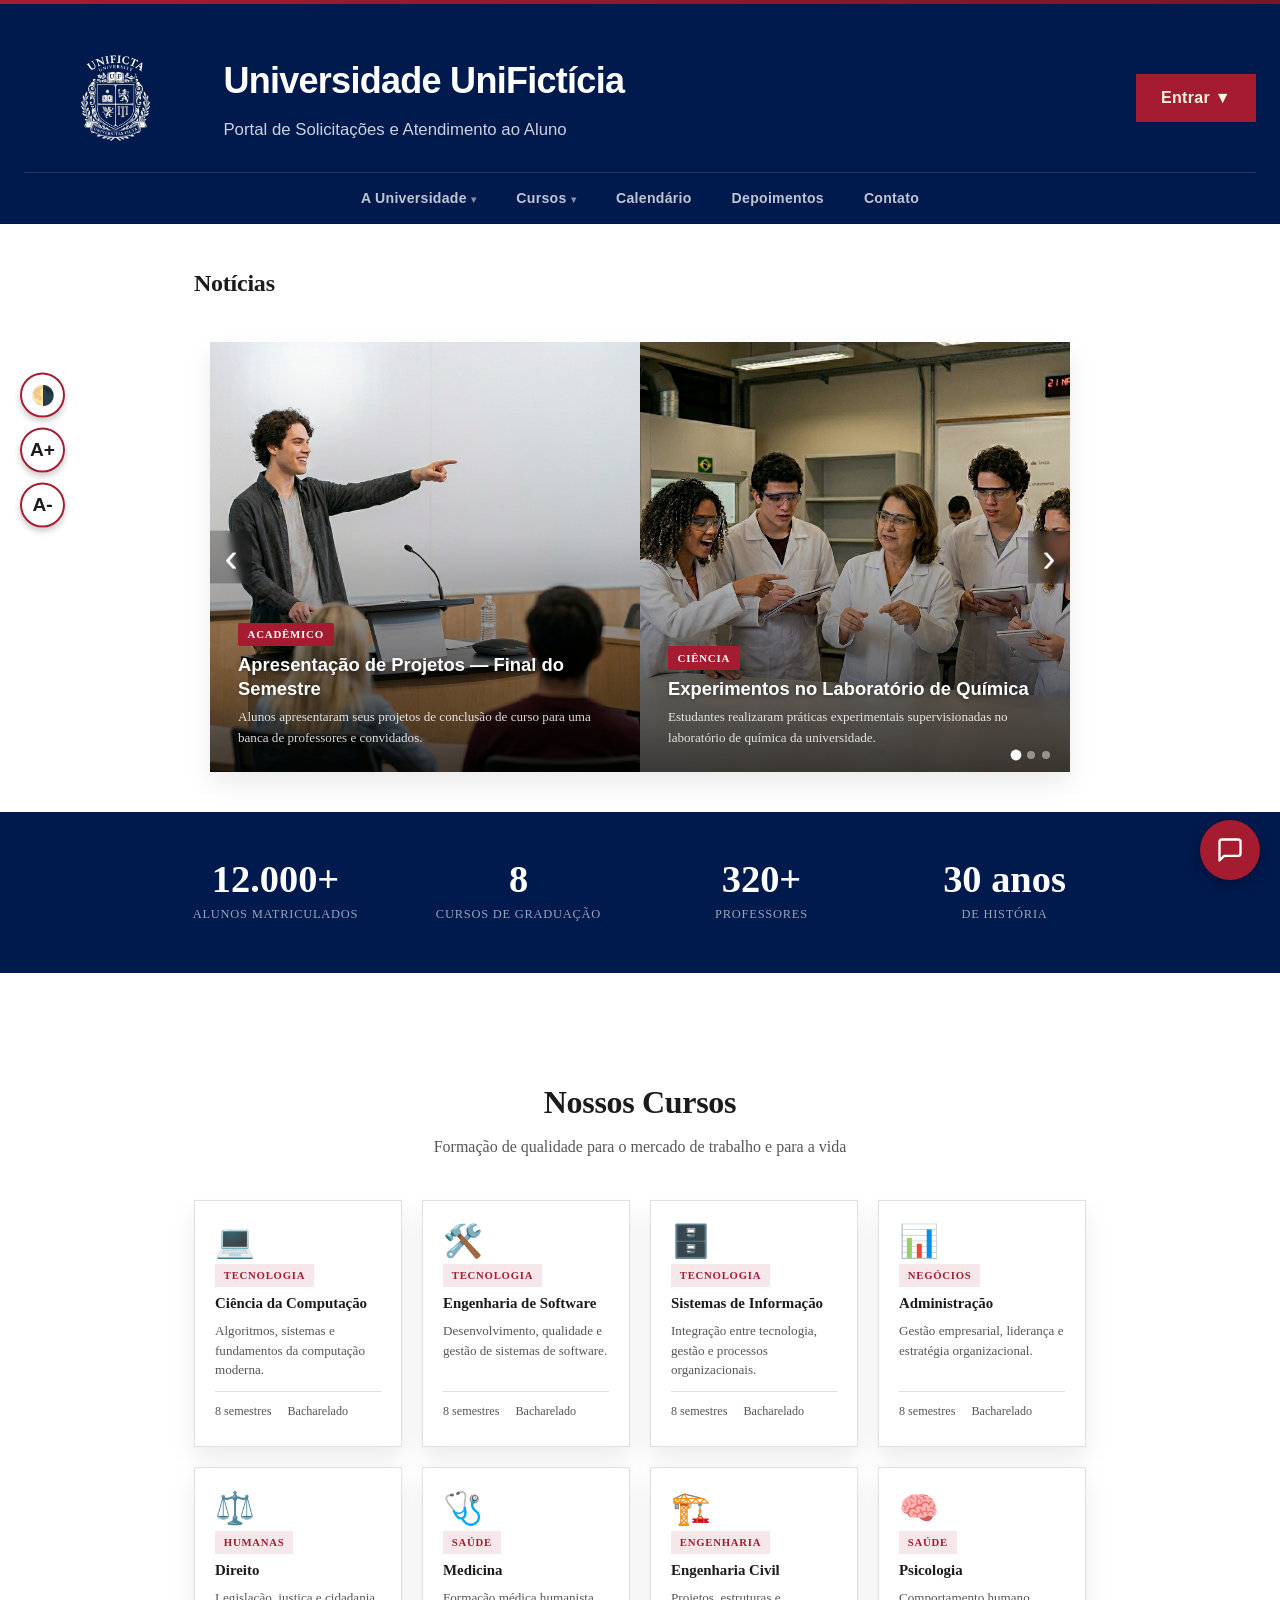
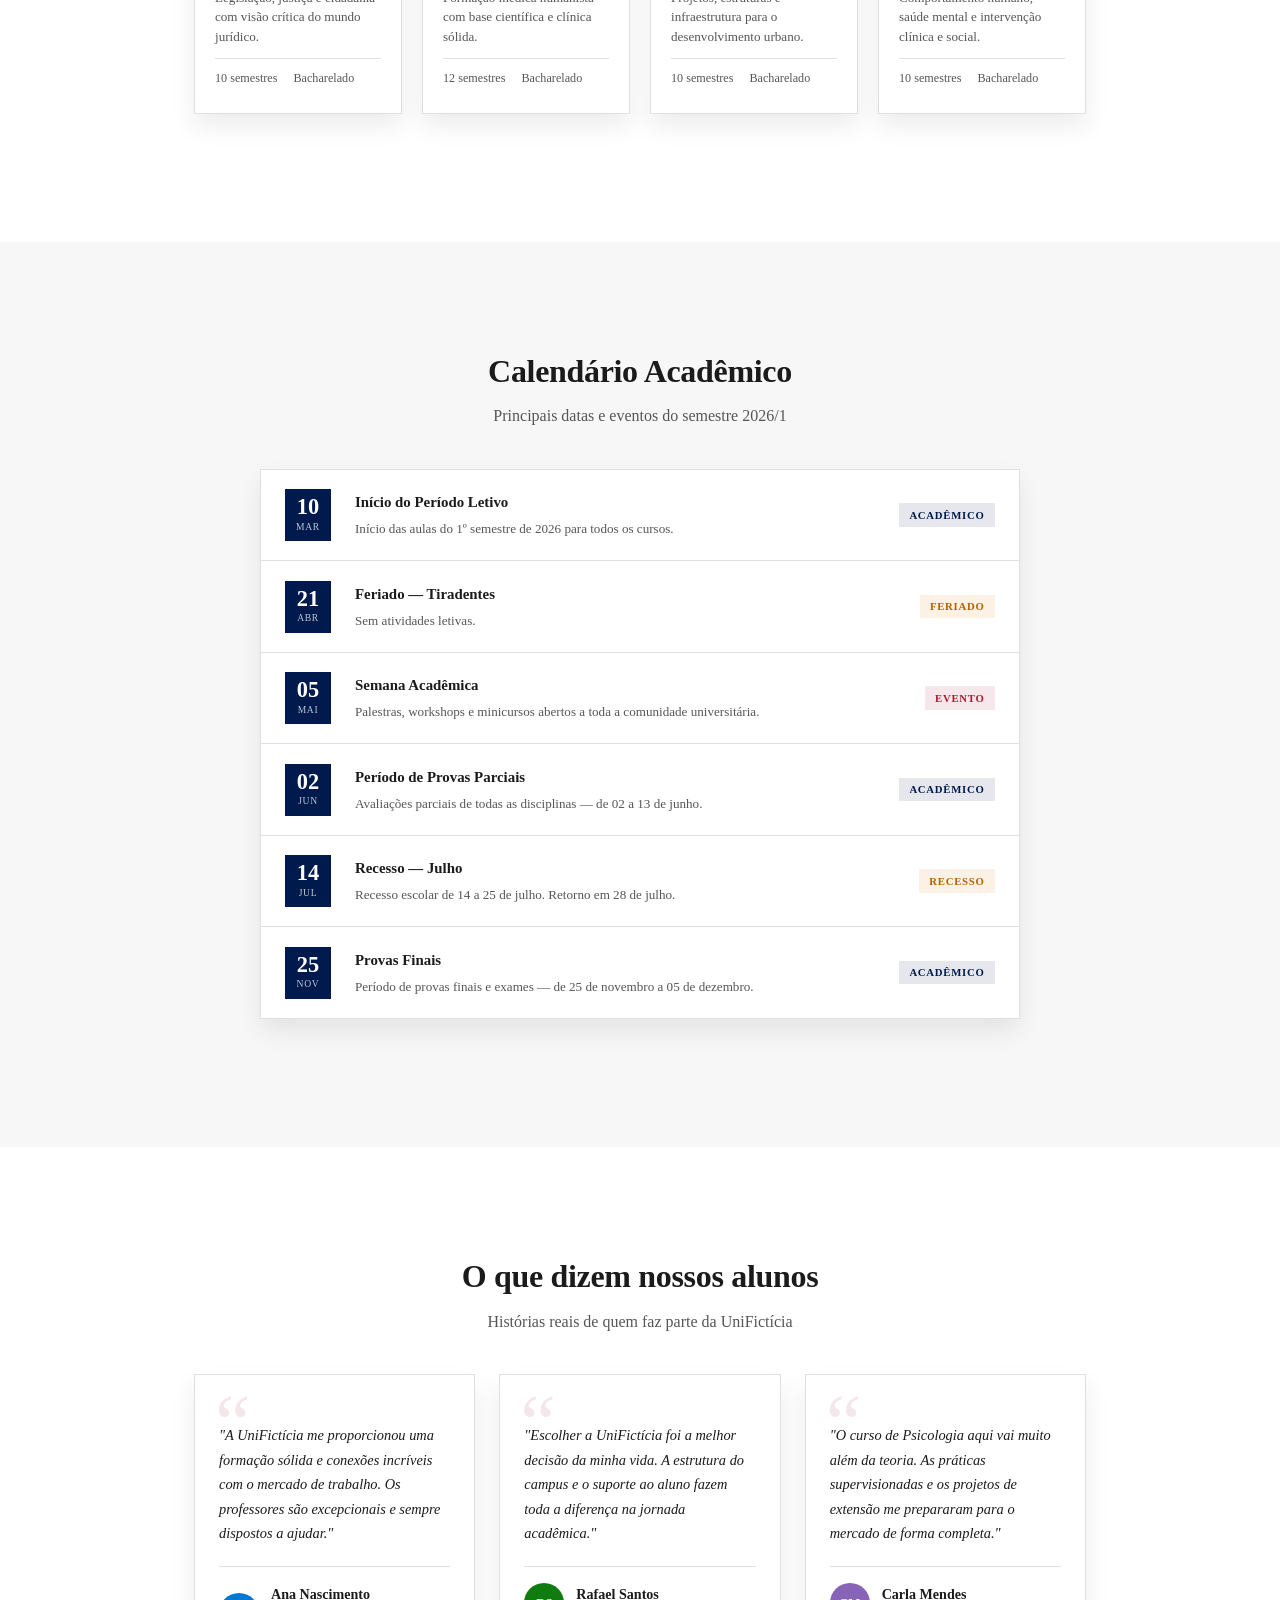
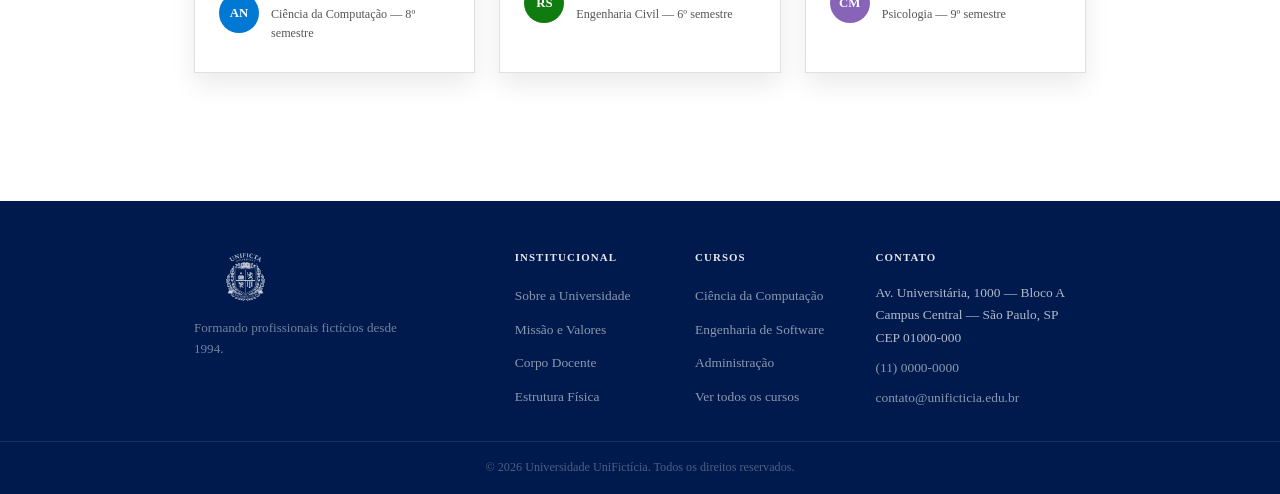
==== commit 58789a3f: "Adicionar Painel Kanban, Chatbot de triagem, gerador de PDF, e funções dinâmicas de solicitações" ====
--- a/index.html
+++ b/index.html
@@ -380,6 +380,11 @@
                         <h2>Minhas Solicitações</h2>
                         <button type="button" id="btnSolicitar" class="btn btn-primary small">📄 Solicitar</button>
                     </div>
+                    <div class="totalizador-bar" id="totalSolicitacoes"></div>
+                    <div class="search-bar-wrapper">
+                        <span class="search-icon">🔍</span>
+                        <input type="search" id="buscaSolicitacoes" class="search-bar" placeholder="Buscar por data, tipo, descrição ou status..." oninput="renderRequests('listaSolicitacoes')" autocomplete="off">
+                    </div>
                     <table>
                         <thead><tr><th>Data</th><th>Aluno</th><th>Tipo</th><th>Descrição</th><th>Status</th><th>Ações</th></tr></thead>
                         <tbody id="listaSolicitacoes"></tbody>
@@ -393,6 +398,11 @@
                             <button id="btnDuvidas" class="btn btn-secondary small">💬 Dúvidas, Sugestões ou Reclamações</button>
                         </div>
                     </div>
+                    <div class="totalizador-bar" id="totalMensagens"></div>
+                    <div class="search-bar-wrapper">
+                        <span class="search-icon">🔍</span>
+                        <input type="search" id="buscaMensagens" class="search-bar" placeholder="Buscar por data, tipo, descrição ou status..." oninput="renderRequests('listaMensagens', 'Mensagem')" autocomplete="off">
+                    </div>
                     <table>
                         <thead><tr><th>Data</th><th>Aluno</th><th>Tipo</th><th>Descrição</th><th>Status</th><th>Ações</th></tr></thead>
                         <tbody id="listaMensagens"></tbody>
@@ -407,6 +417,7 @@
             <aside class="sidebar">
                 <button type="button" class="sidebar-item active" data-view="adminView" data-tab="solicitacoes">📋 Solicitações de alunos</button>
                 <button type="button" class="sidebar-item" data-view="adminView" data-tab="mensagens">💬 Mensagens de alunos</button>
+                <button type="button" class="sidebar-item" onclick="exportStudentsJson()" title="Baixa students.json para gerar PDFs com node mockup_docs/gerar_pdfs.js">📥 Exportar alunos (students.json)</button>
             </aside>
 
             <div class="app-content">
@@ -414,6 +425,10 @@
                     <div class="tab-header">
                         <h2>Solicitações dos Alunos</h2>
                         <div class="tab-header-actions">
+                            <div class="view-toggle">
+                                <button type="button" class="btn btn-sm btn-primary" id="btnViewLista" onclick="setAdminViewMode('lista')">≡ Lista</button>
+                                <button type="button" class="btn btn-sm btn-outline" id="btnViewKanban" onclick="setAdminViewMode('kanban')">◫ Kanban</button>
+                            </div>
                             <select id="filtroSetorSolicitacoes" class="filter-select" onchange="renderAdminRequestsByFilters('solicitacoes')">
                                 <option value="">Todos os setores</option>
                                 <option value="Administrativo">Administrativo</option>
@@ -423,12 +438,32 @@
                             </select>
                             <select id="filtroStatusSolicitacoes" class="filter-select" onchange="renderAdminRequestsByFilters('solicitacoes')">
                                 <option value="Pendente">Pendentes</option>
+                                <option value="Em Análise">Em Análise</option>
                                 <option value="Concluído">Concluídos</option>
                                 <option value="">Todos</option>
                             </select>
                         </div>
                     </div>
-                    <table>
+                    <div class="totalizador-bar" id="totalSolicitacoesAdmin"></div>
+                    <div class="search-bar-wrapper">
+                        <span class="search-icon">🔍</span>
+                        <input type="search" id="buscaSolicitacoesAdmin" class="search-bar" placeholder="Buscar por data, aluno, tipo, descrição ou status..." oninput="renderAdminRequestsByFilters('solicitacoes')" autocomplete="off">
+                    </div>
+                    <div id="kanbanBoard" class="kanban-board hidden">
+                        <div class="kanban-column" id="kanban-Pendente" ondragover="allowDrop(event)" ondrop="drop(event, 'Pendente')">
+                            <h3 class="kanban-column-title">Pendentes</h3>
+                            <div class="kanban-column-content"></div>
+                        </div>
+                        <div class="kanban-column" id="kanban-Analise" ondragover="allowDrop(event)" ondrop="drop(event, 'Em Análise')">
+                            <h3 class="kanban-column-title">Em Análise</h3>
+                            <div class="kanban-column-content"></div>
+                        </div>
+                        <div class="kanban-column" id="kanban-Concluido" ondragover="allowDrop(event)" ondrop="drop(event, 'Concluído')">
+                            <h3 class="kanban-column-title">Concluídos</h3>
+                            <div class="kanban-column-content"></div>
+                        </div>
+                    </div>
+                    <table id="tabelaSolicitacoesAdmin">
                         <thead><tr><th>Data</th><th>Aluno</th><th>Tipo</th><th>Descrição</th><th>Status</th><th>Ações</th></tr></thead>
                         <tbody id="listaSolicitacoesAdmin"></tbody>
                     </table>
@@ -452,6 +487,11 @@
                             </select>
                         </div>
                     </div>
+                    <div class="totalizador-bar" id="totalMensagensAdmin"></div>
+                    <div class="search-bar-wrapper">
+                        <span class="search-icon">🔍</span>
+                        <input type="search" id="buscaMensagensAdmin" class="search-bar" placeholder="Buscar por data, aluno, tipo, descrição ou status..." oninput="renderAdminRequestsByFilters('mensagens')" autocomplete="off">
+                    </div>
                     <table>
                         <thead><tr><th>Data</th><th>Aluno</th><th>Tipo</th><th>Descrição</th><th>Status</th><th>Ações</th></tr></thead>
                         <tbody id="listaMensagensAdmin"></tbody>
@@ -520,6 +560,7 @@
 
     <div id="modalFuncionarioCadastro" class="modal">
         <div class="modal-content">
+            <button type="button" class="modal-back-arrow" onclick="closeModal('modalFuncionarioCadastro'); openModal('modalFuncionarios');" aria-label="Voltar">&#8592;</button>
             <button class="close" type="button" onclick="closeModal('modalFuncionarioCadastro')">&times;</button>
             <h2>Cadastro de Funcionário</h2>
             <form id="employeeRegisterForm">
@@ -601,26 +642,42 @@
                         <button type="button" id="matriculasEditOption">Editar matrícula</button>
                         <button type="button" id="matriculasRemoveOption">Remover matrícula</button>
                     </div>
-                    <button type="submit" class="btn btn-primary small">Enviar Solicitação</button>
+                    <button type="submit" id="btnAcademicoEnviar" class="btn btn-primary small hidden">Enviar Solicitação</button>
                 </div>
                 <div id="stepFinanceiro" class="doc-step hidden">
-                    <select id="financeiroSelect">
-                        <option value="">Escolha uma opção</option>
-                        <option value="2ª via de boleto">2ª via de boleto</option>
-                        <option value="Comprovante de pagamento">Comprovante de pagamento</option>
-                        <option value="Declaração de quitação">Declaração de quitação</option>
-                        <option value="Negociação de mensalidade">Negociação de mensalidade</option>
-                    </select>
-                    <button type="submit" class="btn btn-primary small">Enviar Solicitação</button>
+                    <div class="tipo-buttons" style="grid-template-columns: repeat(2, 1fr);">
+                        <button type="button" class="tipo-btn financeiro-option-btn" data-value="2ª via de boleto" onclick="selectFinanceiroOption(this)">📄 2ª via de boleto</button>
+                        <button type="button" class="tipo-btn financeiro-option-btn" data-value="Comprovante de pagamento" onclick="selectFinanceiroOption(this)">🧾 Comprovante</button>
+                        <button type="button" class="tipo-btn financeiro-option-btn" data-value="Declaração de quitação" onclick="selectFinanceiroOption(this)">📜 Declaração Anual</button>
+                        <button type="button" class="tipo-btn financeiro-option-btn" data-value="Negociação de mensalidade" onclick="selectFinanceiroOption(this)">🤝 Negociação</button>
+                    </div>
+                    <input type="hidden" id="financeiroSelect">
+                    
+                    <div id="financeiroDynamicArea" class="hidden" style="margin-top: 1rem; background: rgba(0,0,0,0.03); padding: 1rem; border-radius: 6px;">
+                    </div>
+
+                    <button type="submit" id="btnFinanceiroEnviar" class="btn btn-primary small hidden" style="margin-top: 1rem;">Continuar</button>
                 </div>
                 <div id="stepCadastro" class="doc-step hidden">
-                    <select id="cadastroSelect" onchange="handleCadastroSelectChange(this)">
-                        <option value="">Escolha uma opção</option>
-                        <option value="Atualização de cadastro">Atualização de cadastro</option>
-                        <option value="Aproveitamento de estudos">Aproveitamento de estudos</option>
-                        <option value="Trancamento de matrícula">Trancamento de matrícula</option>
-                        <option value="Transferência de curso">Transferência de curso</option>
-                    </select>
+                    <h4 style="margin: 0 0 10px 0; font-size: 1rem;">Documentos (Emissão Automática)</h4>
+                    <div class="tipo-buttons" style="grid-template-columns: repeat(2, 1fr); margin-bottom: 20px;">
+                        <button type="button" class="tipo-btn cadastro-option-btn" data-value="Atestado de Matrícula" onclick="selectCadastroOption(this)">Atestado de Matrícula</button>
+                        <button type="button" class="tipo-btn cadastro-option-btn" data-value="Histórico Escolar" onclick="selectCadastroOption(this)">Histórico Escolar</button>
+                        <button type="button" class="tipo-btn cadastro-option-btn" data-value="Carteirinha de Estudante" onclick="selectCadastroOption(this)">Carteirinha</button>
+                        <button type="button" class="tipo-btn cadastro-option-btn" data-value="Certificado de Conclusão" onclick="selectCadastroOption(this)">Certificado</button>
+                    </div>
+
+                    <h4 style="margin: 0 0 10px 0; font-size: 1rem;">Requerimentos</h4>
+                    <div class="tipo-buttons" style="grid-template-columns: repeat(2, 1fr);">
+                        <button type="button" class="tipo-btn cadastro-option-btn" data-value="Atualização de cadastro" onclick="selectCadastroOption(this)">Atualização de Cadastro</button>
+                        <button type="button" class="tipo-btn cadastro-option-btn" data-value="Aproveitamento de estudos" onclick="selectCadastroOption(this)">Aproveitamento de Estudos</button>
+                        <button type="button" class="tipo-btn cadastro-option-btn" data-value="Trancamento de matrícula" onclick="selectCadastroOption(this)">Trancamento</button>
+                        <button type="button" class="tipo-btn cadastro-option-btn" data-value="Transferência de curso" onclick="selectCadastroOption(this)">Transferência</button>
+                    </div>
+                    
+                    <input type="hidden" id="cadastroSelect">
+
+                    <div id="cadastroFormDownload" class="doc-resultado hidden" style="margin-top: 15px;"></div>
                     <div id="atualizacaoCadastroForm" class="hidden">
                         <div class="form-section">
                             <h4 class="form-section-title">Dados pessoais</h4>
@@ -794,6 +851,67 @@
         </div>
     </div>
 
-    <script src="script.js?v=20260322c"></script>
+    <!-- Acessibilidade: Controle de Contraste e Fonte -->
+    <div class="acessibilidade-panel">
+        <button type="button" class="btn-acessibilidade" onclick="toggleAltoContraste()" title="Alto Contraste">🌗</button>
+        <button type="button" class="btn-acessibilidade" onclick="mudarTamanhoFonte(1)" title="Aumentar Fonte">A+</button>
+        <button type="button" class="btn-acessibilidade" onclick="mudarTamanhoFonte(-1)" title="Diminuir Fonte">A-</button>
+    </div>
+
+    <!-- Acessibilidade: VLibras Widget -->
+    <div vw class="enabled">
+        <div vw-access-button class="active"></div>
+        <div vw-plugin-wrapper>
+            <div class="vw-plugin-top-wrapper"></div>
+        </div>
+    </div>
+    <script src="https://vlibras.gov.br/app/vlibras-plugin.js"></script>
+    <script>
+        new window.VLibras.Widget('https://vlibras.gov.br/app');
+    </script>
+
+    <script src="script.js?v=20260325b"></script>
+    
+    <!-- PDF Layout for Atestado (Hidden on screen, Visible on print) -->
+    <div id="printDocument" class="print-container">
+        <div class="print-header">
+            <img src="UniLogoCor2.png" alt="Logo Universidade UniFictícia" style="max-height: 80px; margin-bottom: 10px;">
+            <div class="print-logo" style="margin-top: 10px;">UNIVERSIDADE UNIFICTÍCIA</div>
+            <div class="print-title">Atestado de Matrícula</div>
+        </div>
+        <div class="print-body">
+            <p>Atestamos para os devidos fins que o aluno(a) <strong id="printAlunoNome"></strong>, portador(a) do RA <strong id="printAlunoRA"></strong>, encontra-se regularmente matriculado(a) nesta instituição de ensino superior no semestre letivo atual.</p>
+            <p>Este documento possui validade oficial e sua autenticidade pode ser verificada em nosso portal eletrônico através do código de autenticação: <strong>LC-2026-X8Y9-PDF</strong>.</p>
+            
+            <div class="print-signatures">
+                <div>
+                    <hr>
+                    <p>Secretaria Acadêmica<br>Universidade Low Code</p>
+                </div>
+            </div>
+        </div>
+        <div class="print-footer">
+            <p>Documento gerado eletronicamente em <span id="printDate"></span>.</p>
+        </div>
+    </div>
+    
+    <!-- Chatbot Virtual Assistant -->
+    <div class="chatbot-wrapper">
+        <button id="chatbotToggle" class="chatbot-toggle" aria-label="Abrir assistente virtual">
+            <svg xmlns="http://www.w3.org/2000/svg" width="28" height="28" viewBox="0 0 24 24" fill="none" stroke="currentColor" stroke-width="2" stroke-linecap="round" stroke-linejoin="round"><path d="M21 15a2 2 0 0 1-2 2H7l-4 4V5a2 2 0 0 1 2-2h14a2 2 0 0 1 2 2z"></path></svg>
+        </button>
+        
+        <div id="chatbotWindow" class="chatbot-window hidden">
+            <div class="chatbot-header">
+                <div class="chatbot-title">
+                    <span>🤖</span> Assistente
+                </div>
+                <button id="chatbotClose" class="chatbot-close">&times;</button>
+            </div>
+            <div id="chatbotBody" class="chatbot-body">
+                <!-- Messages will appear here -->
+            </div>
+        </div>
+    </div>
 </body>
-</html>
+</html>
--- a/style.css
+++ b/style.css
@@ -251,6 +251,94 @@
     color: var(--text);
     cursor: pointer;
 }
+
+.search-bar-wrapper {
+    display: flex;
+    align-items: center;
+    gap: 0.5rem;
+    margin: 0.75rem 0 0.5rem;
+    background: var(--surface);
+    border: 1px solid var(--border);
+    border-radius: 8px;
+    padding: 0.4rem 0.75rem;
+    transition: border-color 0.15s, box-shadow 0.15s;
+}
+
+.search-bar-wrapper:focus-within {
+    border-color: var(--accent);
+    box-shadow: 0 0 0 3px color-mix(in srgb, var(--accent) 18%, transparent);
+}
+
+.search-icon {
+    font-size: 0.95rem;
+    line-height: 1;
+    flex-shrink: 0;
+    opacity: 0.6;
+}
+
+.search-bar {
+    flex: 1;
+    border: none;
+    outline: none;
+    background: transparent;
+    font-size: 0.875rem;
+    color: var(--text);
+    min-width: 0;
+}
+
+.search-bar::placeholder {
+    color: var(--muted);
+}
+
+.search-bar::-webkit-search-cancel-button {
+    cursor: pointer;
+}
+
+.totalizador-bar {
+    display: flex;
+    flex-wrap: wrap;
+    gap: 0.5rem;
+    margin: 0.85rem 0 0.25rem;
+}
+
+.total-chip {
+    display: inline-flex;
+    align-items: center;
+    gap: 0.3rem;
+    padding: 0.3rem 0.75rem;
+    border-radius: 999px;
+    font-size: 0.8rem;
+    border: 1px solid transparent;
+}
+
+.total-chip strong {
+    font-weight: 700;
+}
+
+.total-chip--all {
+    background: color-mix(in srgb, var(--accent) 10%, transparent);
+    border-color: color-mix(in srgb, var(--accent) 30%, transparent);
+    color: var(--accent);
+}
+
+.total-chip--pendente {
+    background: color-mix(in srgb, #f59e0b 10%, transparent);
+    border-color: color-mix(in srgb, #f59e0b 35%, transparent);
+    color: #b45309;
+}
+
+.total-chip--concluido {
+    background: color-mix(in srgb, #22c55e 10%, transparent);
+    border-color: color-mix(in srgb, #22c55e 35%, transparent);
+    color: #15803d;
+}
+
+.total-chip--filtro {
+    background: color-mix(in srgb, #8b5cf6 10%, transparent);
+    border-color: color-mix(in srgb, #8b5cf6 35%, transparent);
+    color: #6d28d9;
+}
+
 
 .field-status {
     display: block;
@@ -1048,6 +1136,27 @@
     color: white;
 }
 
+.visao-saudacao {
+    display: flex;
+    flex-direction: column;
+    gap: 0.25rem;
+    margin-bottom: 1.25rem;
+    padding-bottom: 1.1rem;
+    border-bottom: 1px solid var(--border);
+}
+
+.visao-saudacao-texto {
+    font-size: 1.55rem;
+    font-weight: 700;
+    color: var(--text);
+    line-height: 1.2;
+}
+
+.visao-saudacao-sub {
+    font-size: 0.9rem;
+    color: var(--muted);
+}
+
 .visao-cards {
     display: grid;
     grid-template-columns: repeat(3, 1fr);
@@ -1124,7 +1233,7 @@
 
 .cadastro-curso {
     font-size: 0.9rem;
-    color: var(--primary);
+    color: var(--accent);
     font-weight: 600;
 }
 
@@ -1165,7 +1274,7 @@
     font-weight: 700;
     text-transform: uppercase;
     letter-spacing: 0.06em;
-    color: var(--primary);
+    color: var(--accent);
     margin: 0 0 0.25rem;
 }
 
@@ -1744,6 +1853,393 @@
     margin: 0;
 }
 
+/* ── ACESSIBILIDADE ───────────────────────────── */
+.acessibilidade-panel {
+    position: fixed;
+    top: 50%;
+    left: 20px;
+    transform: translateY(-50%);
+    display: flex;
+    flex-direction: column;
+    gap: 10px;
+    z-index: 9999;
+}
+
+.btn-acessibilidade {
+    background: var(--surface);
+    color: var(--text);
+    border: 2px solid var(--accent);
+    border-radius: 50%;
+    width: 45px;
+    height: 45px;
+    font-size: 1.2rem;
+    cursor: pointer;
+    display: flex;
+    align-items: center;
+    justify-content: center;
+    font-weight: bold;
+    box-shadow: 0 4px 6px rgba(0,0,0,0.2);
+    transition: all 0.2s;
+}
+
+.btn-acessibilidade:hover {
+    background: var(--accent);
+    color: white;
+}
+
+/* ALTO CONTRASTE */
+body.alto-contraste {
+    --bg: #000000 !important;
+    --text: #ffff00 !important;
+    --muted: #ffff00 !important;
+    --border: #ffff00 !important;
+    --accent: #ffff00 !important;
+    --accent-dark: #ffff00 !important;
+    --surface: #000000 !important;
+    --shadow: none !important;
+    background-color: #000000 !important;
+}
+
+body.alto-contraste * {
+    border-color: #ffff00 !important;
+    color: #ffff00 !important;
+}
+
+body.alto-contraste .section-calendario,
+body.alto-contraste .auth-box,
+body.alto-contraste .dropdown-item,
+body.alto-contraste .slide-tag,
+body.alto-contraste .btn-save,
+body.alto-contraste select,
+body.alto-contraste select option,
+body.alto-contraste input,
+body.alto-contraste .password-toggle,
+body.alto-contraste .btn.btn-secondary,
+body.alto-contraste .tipo-btn {
+    background: #000 !important;
+    color: #ffff00 !important;
+    border-color: #ffff00 !important;
+}
+
+body.alto-contraste .account-picker-new-btn,
+body.alto-contraste .account-picker-cancel {
+    background: #000 !important;
+    color: #ffff00 !important;
+    border-color: #ffff00 !important;
+}
+
+body.alto-contraste header, 
+body.alto-contraste .sidebar, 
+body.alto-contraste .modal-content, 
+body.alto-contraste .card, 
+body.alto-contraste .doc-step,
+body.alto-contraste .cadastro-card,
+body.alto-contraste .visao-card,
+body.alto-contraste .curso-card,
+body.alto-contraste .depoimento-card,
+body.alto-contraste .account-card,
+body.alto-contraste .calendario-item,
+body.alto-contraste .section-calendario,
+body.alto-contraste .main-nav-dropdown,
+body.alto-contraste .hero,
+body.alto-contraste .cursos-section,
+body.alto-contraste .footer-section,
+body.alto-contraste .login-left,
+body.alto-contraste .doc-resultado,
+body.alto-contraste .form-section,
+body.alto-contraste .context-menu,
+body.alto-contraste .matricula-preview-item,
+body.alto-contraste .tag-academico,
+body.alto-contraste .tag-evento,
+body.alto-contraste .tag-feriado,
+body.alto-contraste input,
+body.alto-contraste select,
+body.alto-contraste textarea,
+body.alto-contraste table,
+body.alto-contraste th,
+body.alto-contraste td,
+body.alto-contraste tr,
+body.alto-contraste tr:nth-child(even) {
+    background-color: #000000 !important;
+}
+
+body.alto-contraste .btn, 
+body.alto-contraste .btn-acessibilidade,
+body.alto-contraste .dropdown-toggle {
+    background: #000000;
+    color: #ffff00;
+    border: 2px solid #ffff00;
+}
+
+body.alto-contraste .btn:hover, 
+body.alto-contraste .btn-acessibilidade:hover,
+body.alto-contraste .dropdown-toggle:hover,
+body.alto-contraste .dropdown-item:hover,
+body.alto-contraste .btn:hover *,
+body.alto-contraste .btn-acessibilidade:hover *,
+body.alto-contraste .dropdown-toggle:hover *,
+body.alto-contraste .dropdown-item:hover * {
+    background-color: #ffff00 !important;
+    color: #000000 !important;
+}
+
+.btn-outline {
+    background: transparent;
+    color: var(--accent);
+    border: 1px solid var(--accent);
+}
+
+.btn-outline:hover {
+    background: var(--accent);
+    color: white;
+}
+
+.view-toggle {
+    display: inline-flex;
+    gap: 5px;
+    margin-right: 15px;
+}
+
+/* ── KANBAN BOARD ───────────────────────────── */
+.kanban-board {
+    display: flex;
+    gap: 20px;
+    margin-top: 20px;
+    align-items: flex-start;
+    overflow-x: auto;
+    padding-bottom: 10px;
+}
+
+.kanban-column {
+    flex: 1;
+    min-width: 300px;
+    background: #f4f6f8;
+    border-radius: 8px;
+    padding: 15px;
+    display: flex;
+    flex-direction: column;
+    gap: 15px;
+    border: 2px dashed transparent;
+    transition: all 0.3s;
+}
+
+.kanban-column.drag-over {
+    border-color: var(--accent);
+    background: #e8eef3;
+}
+
+.kanban-column-title {
+    font-size: 1.1rem;
+    font-weight: 600;
+    color: var(--accent-dark);
+    margin: 0;
+    padding-bottom: 10px;
+    border-bottom: 2px solid #ddd;
+    text-align: center;
+}
+
+.kanban-column-content {
+    display: flex;
+    flex-direction: column;
+    gap: 10px;
+    min-height: 100px;
+}
+
+.kanban-card {
+    background: white;
+    border-radius: 6px;
+    padding: 15px;
+    box-shadow: 0 2px 5px rgba(0,0,0,0.1);
+    cursor: grab;
+    border-left: 4px solid var(--accent);
+    transition: transform 0.2s, box-shadow 0.2s;
+    position: relative;
+}
+
+.kanban-card:active {
+    cursor: grabbing;
+}
+
+.kanban-card.dragging {
+    opacity: 0.5;
+    transform: scale(0.95);
+}
+
+.kanban-card-header {
+    display: flex;
+    justify-content: space-between;
+    font-size: 0.85rem;
+    color: #666;
+    margin-bottom: 8px;
+}
+
+.kanban-card-title {
+    font-weight: 600;
+    font-size: 1rem;
+    color: var(--text);
+    margin-bottom: 5px;
+}
+
+.kanban-card-desc {
+    font-size: 0.9rem;
+    color: #444;
+    margin-bottom: 15px;
+}
+
+.kanban-card-actions {
+    display: flex;
+    justify-content: flex-end;
+}
+
+/* High Contrast adjustments for Kanban */
+body.alto-contraste .kanban-column { background: #000000 !important; border: 2px solid #ffff00 !important; }
+body.alto-contraste .kanban-column.drag-over { border-color: #ffffff !important; background: #333333 !important; }
+body.alto-contraste .kanban-card { background: #000000 !important; border: 2px solid #ffff00 !important; }
+body.alto-contraste .kanban-card-title,
+body.alto-contraste .kanban-card-desc,
+body.alto-contraste .kanban-column-title,
+body.alto-contraste .kanban-card-header { color: #ffff00 !important; border-color: #ffff00 !important; }
+
+
+/* ── CHATBOT ───────────────────────────── */
+.chatbot-wrapper {
+    position: fixed;
+    bottom: 20px;
+    right: 20px;
+    z-index: 10000;
+}
+
+.chatbot-toggle {
+    width: 60px;
+    height: 60px;
+    border-radius: 50%;
+    background: var(--accent);
+    color: white;
+    border: none;
+    box-shadow: 0 4px 12px rgba(0,0,0,0.3);
+    cursor: pointer;
+    display: flex;
+    align-items: center;
+    justify-content: center;
+    transition: transform 0.2s;
+}
+
+.chatbot-toggle:hover {
+    transform: scale(1.05);
+    background: var(--accent-dark);
+}
+
+.chatbot-window {
+    position: absolute;
+    bottom: 80px;
+    right: 0;
+    width: 320px;
+    height: 450px;
+    background: white;
+    border-radius: 12px;
+    box-shadow: 0 5px 20px rgba(0,0,0,0.2);
+    display: flex;
+    flex-direction: column;
+    overflow: hidden;
+    transform-origin: bottom right;
+    transition: all 0.3s ease;
+}
+
+.chatbot-window.hidden {
+    opacity: 0;
+    transform: scale(0.5);
+    pointer-events: none;
+}
+
+.chatbot-header {
+    background: var(--accent);
+    color: white;
+    padding: 15px;
+    display: flex;
+    justify-content: space-between;
+    align-items: center;
+    font-weight: 600;
+}
+
+.chatbot-close {
+    background: none;
+    border: none;
+    color: white;
+    font-size: 24px;
+    cursor: pointer;
+    line-height: 1;
+}
+
+.chatbot-body {
+    flex: 1;
+    padding: 15px;
+    overflow-y: auto;
+    display: flex;
+    flex-direction: column;
+    gap: 10px;
+    background: #f7f7f7;
+}
+
+.chat-msg {
+    max-width: 85%;
+    padding: 10px 14px;
+    border-radius: 14px;
+    font-size: 0.9rem;
+    line-height: 1.4;
+    animation: fadeIn 0.3s ease;
+}
+
+.chat-msg.bot {
+    background: white;
+    color: var(--text);
+    align-self: flex-start;
+    border-bottom-left-radius: 4px;
+    box-shadow: 0 1px 3px rgba(0,0,0,0.1);
+}
+
+.chat-msg.user {
+    background: var(--accent);
+    color: white;
+    align-self: flex-end;
+    border-bottom-right-radius: 4px;
+}
+
+.chat-options {
+    display: flex;
+    flex-direction: column;
+    gap: 8px;
+    margin-top: 5px;
+}
+
+.chat-option-btn {
+    background: transparent;
+    border: 1px solid var(--accent);
+    color: var(--accent);
+    padding: 8px 12px;
+    border-radius: 20px;
+    font-size: 0.85rem;
+    cursor: pointer;
+    text-align: left;
+    transition: all 0.2s;
+}
+
+.chat-option-btn:hover {
+    background: var(--accent);
+    color: white;
+}
+
+@keyframes fadeIn {
+    from { opacity: 0; transform: translateY(10px); }
+    to { opacity: 1; transform: translateY(0); }
+}
+
+body.alto-contraste .chatbot-window { border: 2px solid #ffff00 !important; background: #000000 !important; }
+body.alto-contraste .chatbot-header { background: #000000 !important; border-bottom: 2px solid #ffff00 !important; }
+body.alto-contraste .chatbot-body { background: #000000 !important; }
+body.alto-contraste .chat-msg.bot, 
+body.alto-contraste .chat-msg.user { background: #000000 !important; border: 1px solid #ffff00 !important; color: #ffff00 !important; }
+body.alto-contraste .chatbot-toggle { background: #000000 !important; border: 2px solid #ffff00 !important; color: #ffff00 !important; }
+
 /* ── RESPONSIVE (novas seções) ────────────────────── */
 @media (max-width: 768px) {
     .stats-grid       { grid-template-columns: repeat(2, 1fr); }
@@ -1759,3 +2255,78 @@
     .calendario-item  { flex-wrap: wrap; gap: 0.75rem; }
     .stat-number      { font-size: 1.8rem; }
 }
+
+/* ── IMPRESSÃO (GERAÇÃO DE PDF OFICIAL) ───────────────────── */
+.print-container {
+    display: none; /* Escondido por padrão na tela */
+}
+
+@media print {
+    /* Desativa o Alto Contraste durante a impressão */
+    body.alto-contraste * {
+        background-color: transparent !important;
+        color: #000000 !important;
+        border-color: #000000 !important;
+    }
+
+    /* Esconde todo o site normal */
+    body > *:not(#printDocument) {
+        display: none !important;
+    }
+    
+    /* Mostra o documento de impressão */
+    .print-container {
+        display: block !important;
+        position: absolute;
+        left: 0;
+        top: 0;
+        width: 100%;
+        margin: 0;
+        padding: 40px;
+        background: white;
+        color: black;
+        font-family: Arial, sans-serif;
+    }
+
+    .print-header { 
+        text-align: center; 
+        border-bottom: 2px solid black; 
+        padding-bottom: 20px; 
+        margin-bottom: 30px; 
+    }
+    
+    .print-logo { 
+        font-size: 24px; 
+        font-weight: bold; 
+        margin-bottom: 10px; 
+    }
+    
+    .print-title { 
+        font-size: 20px; 
+        text-transform: uppercase; 
+    }
+    
+    .print-body p { 
+        font-size: 16px; 
+        line-height: 1.6; 
+        margin-bottom: 20px; 
+    }
+    
+    .print-signatures { 
+        margin-top: 100px; 
+        text-align: center; 
+        display: flex; 
+        justify-content: center; 
+    }
+    
+    .print-signatures div { 
+        width: 300px; 
+    }
+    
+    .print-footer { 
+        margin-top: 50px; 
+        text-align: center; 
+        font-size: 12px; 
+        color: #555; 
+    }
+}
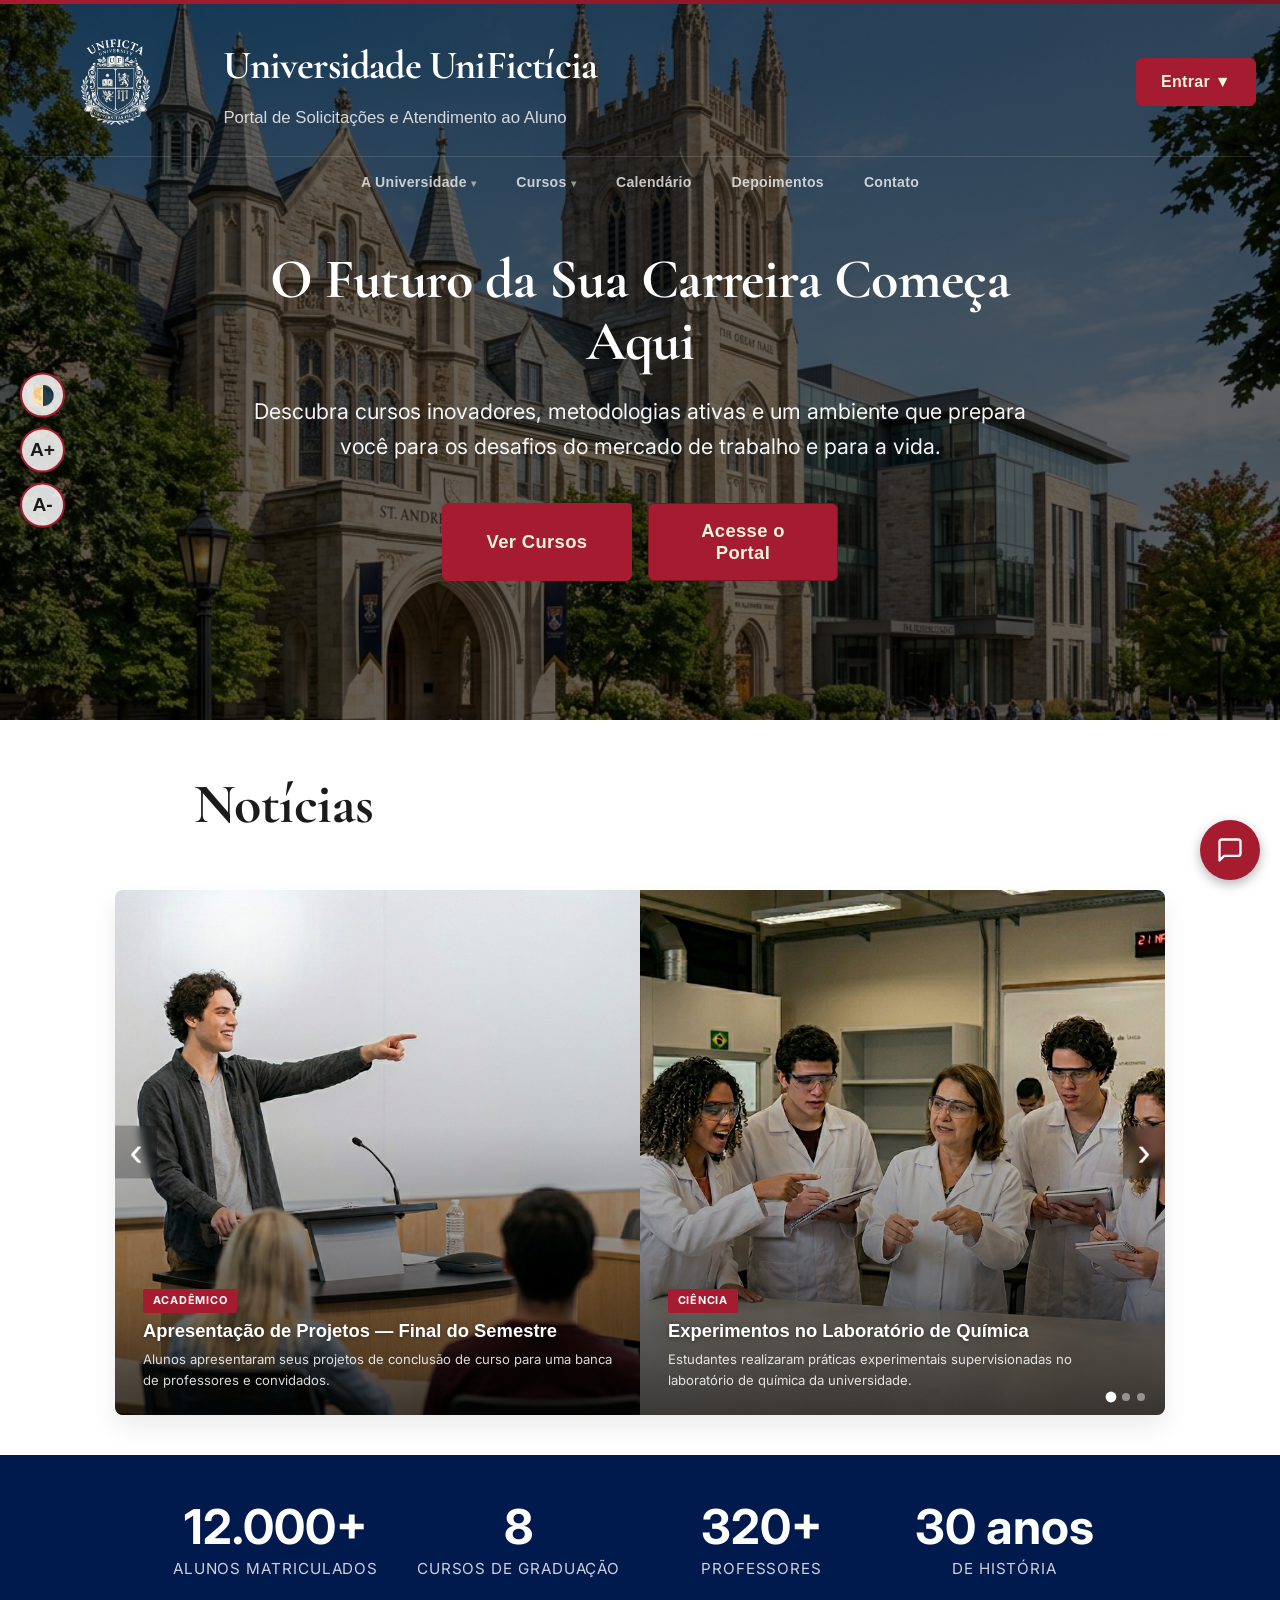
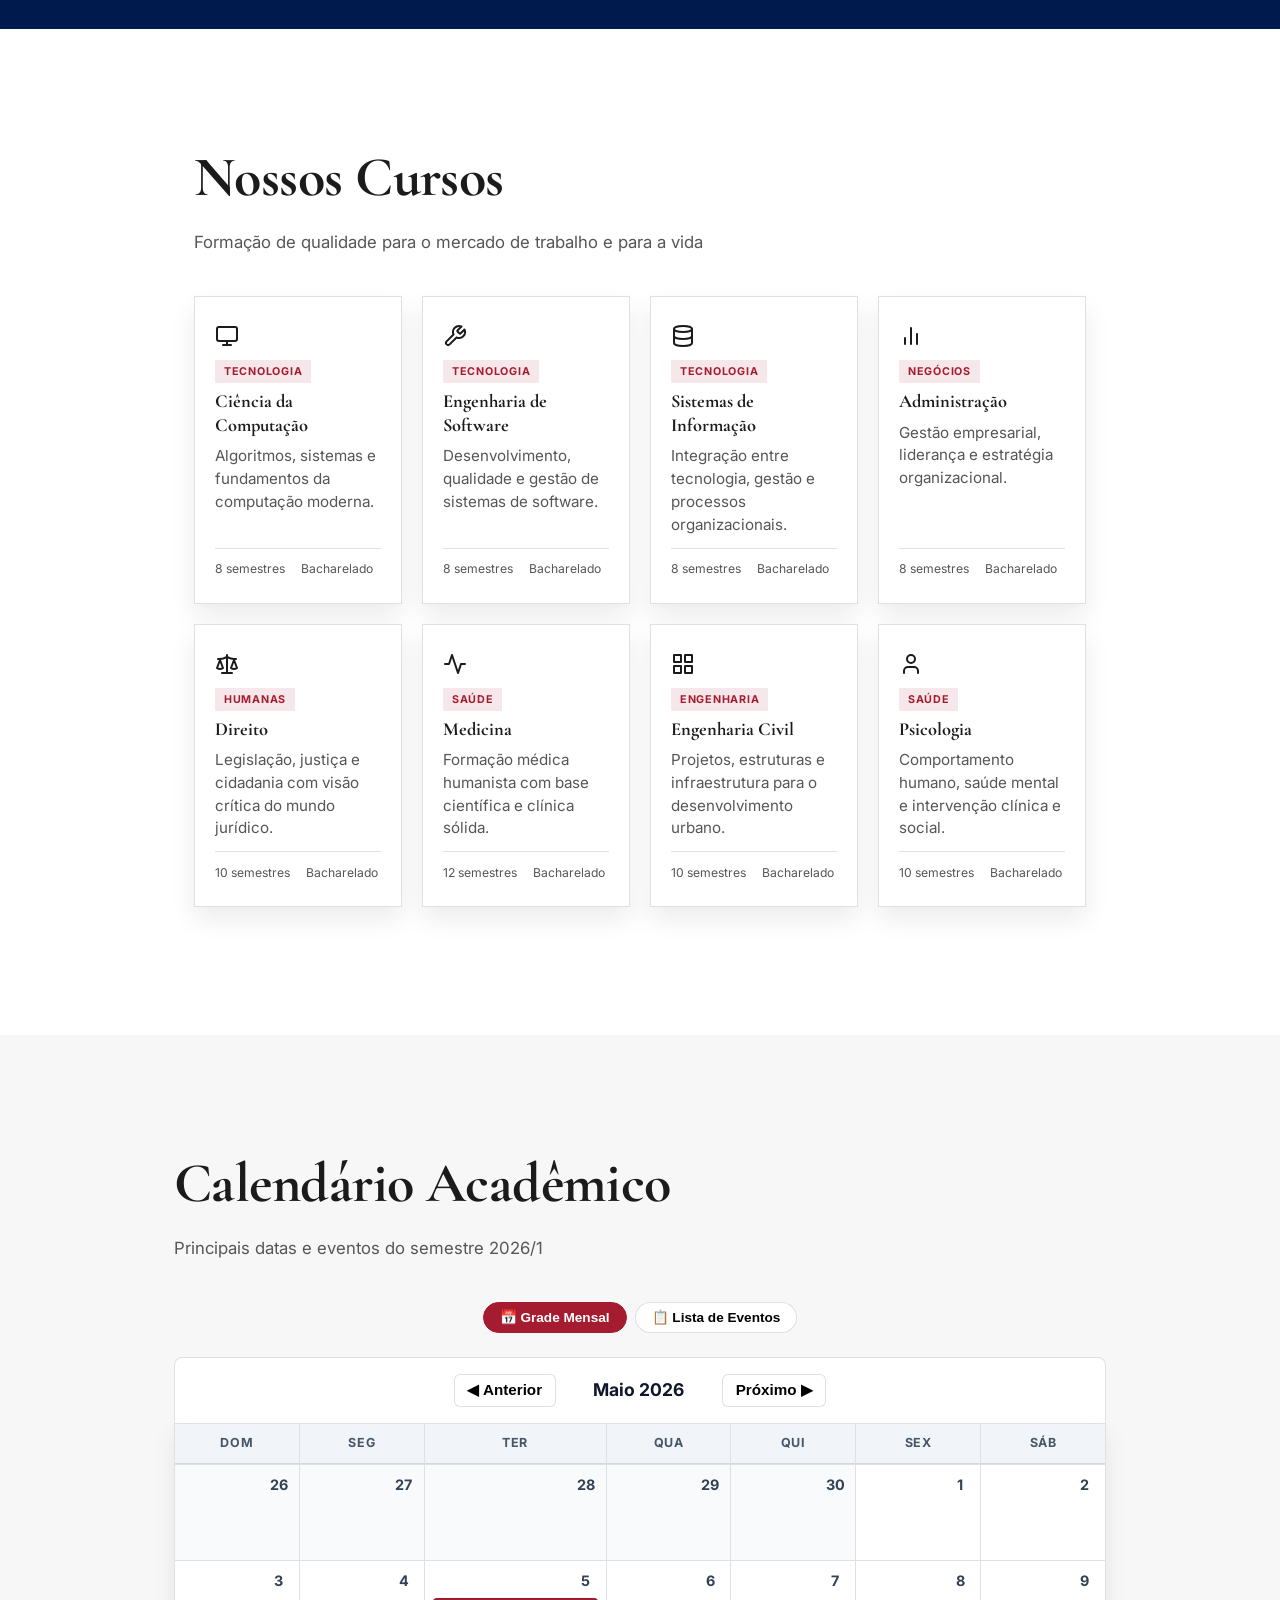
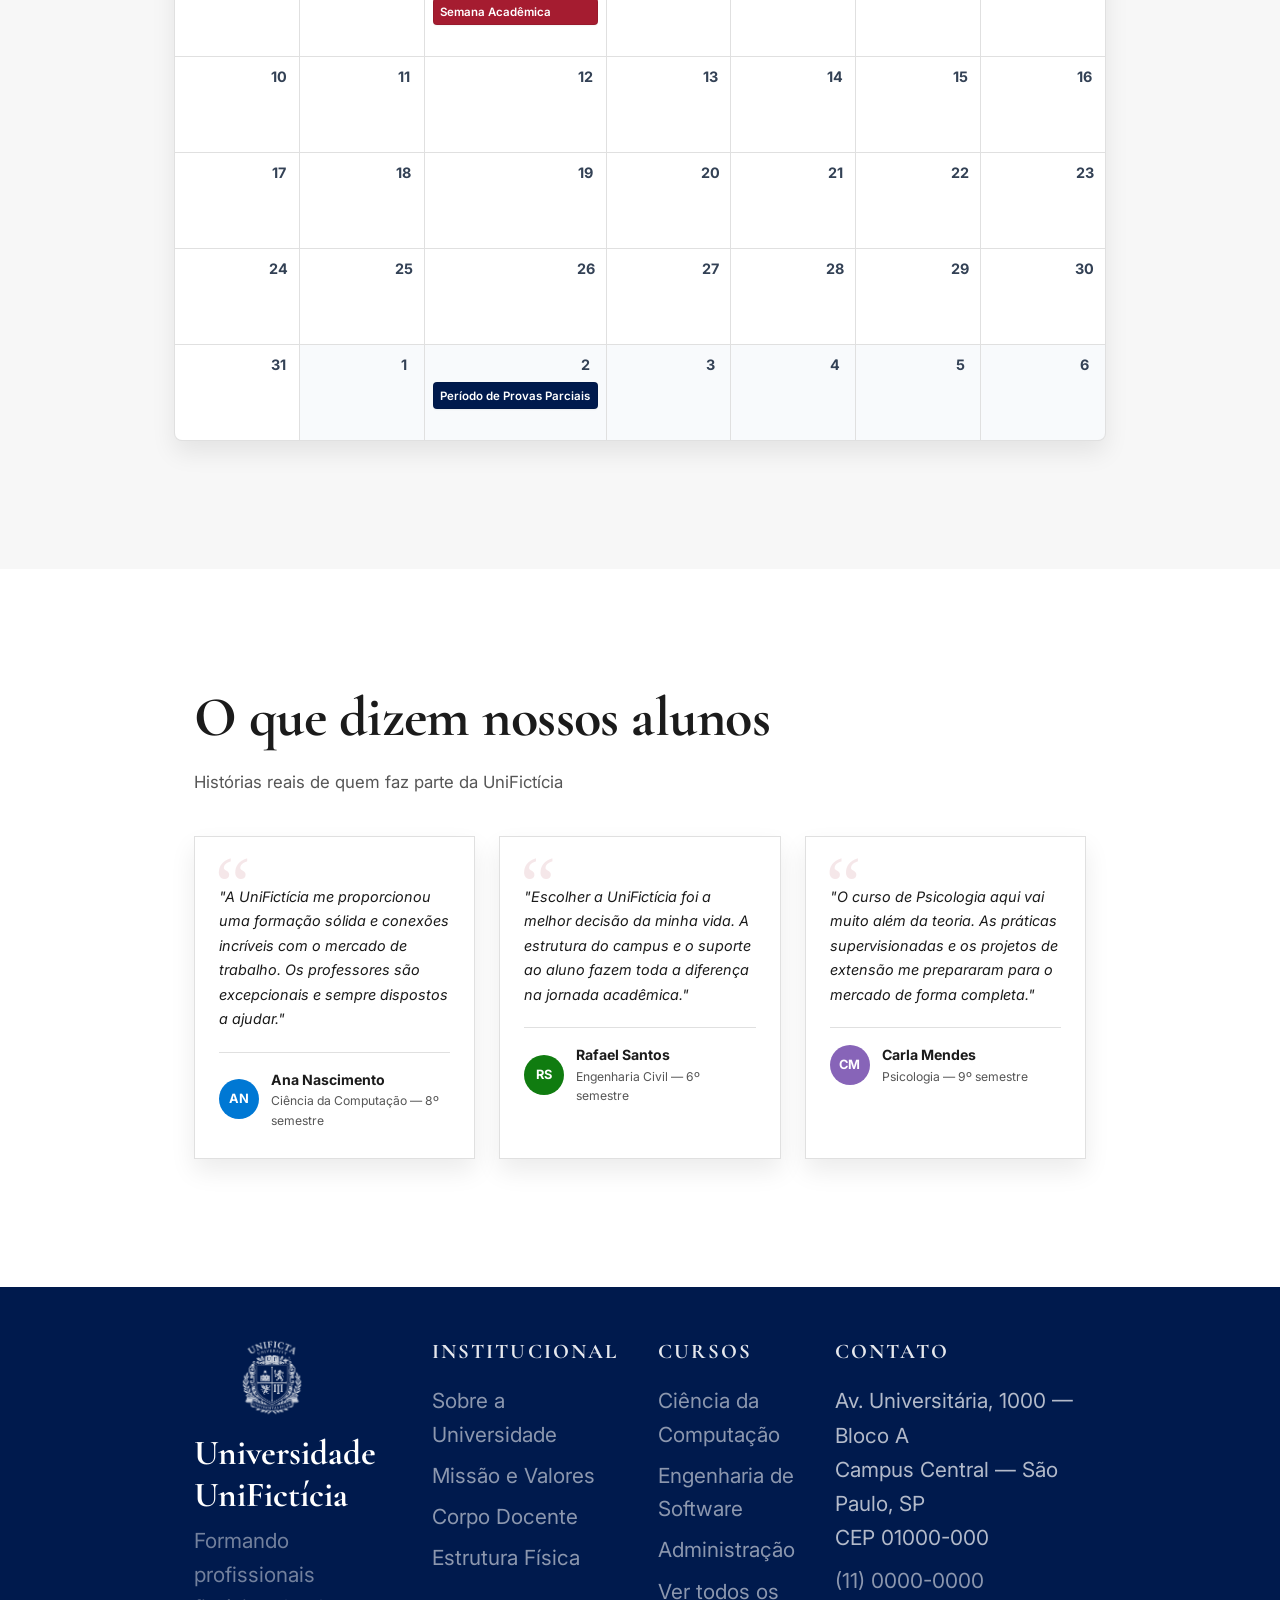
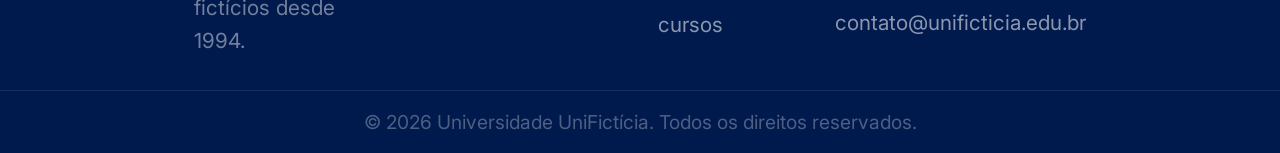
==== commit 77354388: "Melhorias visuais na landing page, e nas pages do sistema" ====
--- a/index.html
+++ b/index.html
@@ -1,13 +1,16 @@
-﻿<!DOCTYPE html>
+<!DOCTYPE html>
 <html lang="pt-br">
 <head>
     <meta charset="UTF-8">
     <meta name="viewport" content="width=device-width, initial-scale=1.0">
     <title>Portal do Aluno - Universidade UniFictícia</title>
+    <link rel="preconnect" href="https://fonts.googleapis.com">
+    <link rel="preconnect" href="https://fonts.gstatic.com" crossorigin>
+    <link href="https://fonts.googleapis.com/css2?family=Cormorant+Garamond:ital,wght@0,400;0,500;0,600;0,700;1,400&family=Inter:wght@400;500;600;700&display=swap" rel="stylesheet">
     <link rel="stylesheet" href="style.css">
 </head>
 <body>
-    <header>
+    <header class="header-transparent">
         <div class="header-inner">
             <div class="header-brand">
                 <img src="UniLogo3.png" alt="Logo Universidade UniFictícia" class="header-logo">
@@ -16,6 +19,9 @@
                     <p>Portal de Solicitações e Atendimento ao Aluno</p>
                 </div>
             </div>
+            <button id="mobileMenuToggle" class="mobile-menu-toggle" aria-label="Abrir menu" style="display:none; background:none; border:none; color:white; font-size:1.5rem; cursor:pointer;">
+                <svg xmlns="http://www.w3.org/2000/svg" width="24" height="24" viewBox="0 0 24 24" fill="none" stroke="currentColor" stroke-width="2" stroke-linecap="round" stroke-linejoin="round"><line x1="3" y1="12" x2="21" y2="12"></line><line x1="3" y1="6" x2="21" y2="6"></line><line x1="3" y1="18" x2="21" y2="18"></line></svg>
+            </button>
             <nav id="authNav" class="nav-dropdown">
                 <button class="dropdown-toggle">Entrar ▼</button>
                 <ul class="dropdown-menu">
@@ -67,10 +73,21 @@
     </header>
 
     <main id="landingView">
-        <div class="container" style="margin-bottom: 0;">
-            <h2>Notícias</h2>
-        </div>
-        <div class="slider">
+        <section class="hero-section">
+            <div class="hero-content animate-on-scroll">
+                <h2>O Futuro da Sua Carreira Começa Aqui</h2>
+                <p>Descubra cursos inovadores, metodologias ativas e um ambiente que prepara você para os desafios do mercado de trabalho e para a vida.</p>
+                <div class="action-buttons">
+                    <button class="btn btn-primary" onclick="document.getElementById('section-cursos').scrollIntoView({behavior: 'smooth'})">Ver Cursos</button>
+                    <button class="btn btn-secondary" onclick="openAccountDialog('aluno')">Acesse o Portal</button>
+                </div>
+            </div>
+        </section>
+
+        <div class="container animate-on-scroll" style="margin-bottom: 0;">
+            <h2 class="section-title">Notícias</h2>
+        </div>
+        <div class="slider animate-on-scroll">
             <div class="slider-track">
                 <div class="slide">
                     <img src="imgs/Presentation.png" alt="Apresentação de Projetos">
@@ -106,7 +123,7 @@
             </div>
         </div>
 
-        <section class="section-stats">
+        <section class="section-stats animate-on-scroll">
             <div class="stats-grid">
                 <div class="stat-item">
                     <span class="stat-number">12.000+</span>
@@ -128,63 +145,63 @@
         </section>
 
         <section class="section-cursos" id="section-cursos">
-            <div class="container">
+            <div class="container animate-on-scroll">
                 <div class="section-header">
                     <h2>Nossos Cursos</h2>
                     <p>Formação de qualidade para o mercado de trabalho e para a vida</p>
                 </div>
                 <div class="cursos-grid">
                     <div class="curso-card">
-                        <div class="curso-card-icon">💻</div>
+                        <div class="curso-card-icon"><svg xmlns="http://www.w3.org/2000/svg" width="24" height="24" viewBox="0 0 24 24" fill="none" stroke="currentColor" stroke-width="2" stroke-linecap="round" stroke-linejoin="round"><rect x="2" y="3" width="20" height="14" rx="2" ry="2"></rect><line x1="8" y1="21" x2="16" y2="21"></line><line x1="12" y1="17" x2="12" y2="21"></line></svg></div>
                         <span class="curso-area-tag">Tecnologia</span>
                         <h3 class="curso-card-title">Ciência da Computação</h3>
                         <p class="curso-card-desc">Algoritmos, sistemas e fundamentos da computação moderna.</p>
                         <div class="curso-card-meta"><span>8 semestres</span><span>Bacharelado</span></div>
                     </div>
                     <div class="curso-card">
-                        <div class="curso-card-icon">🛠️</div>
+                        <div class="curso-card-icon"><svg xmlns="http://www.w3.org/2000/svg" width="24" height="24" viewBox="0 0 24 24" fill="none" stroke="currentColor" stroke-width="2" stroke-linecap="round" stroke-linejoin="round"><path d="M14.7 6.3a1 1 0 0 0 0 1.4l1.6 1.6a1 1 0 0 0 1.4 0l3.77-3.77a6 6 0 0 1-7.94 7.94l-6.91 6.91a2.12 2.12 0 0 1-3-3l6.91-6.91a6 6 0 0 1 7.94-7.94l-3.76 3.76z"></path></svg></div>
                         <span class="curso-area-tag">Tecnologia</span>
                         <h3 class="curso-card-title">Engenharia de Software</h3>
                         <p class="curso-card-desc">Desenvolvimento, qualidade e gestão de sistemas de software.</p>
                         <div class="curso-card-meta"><span>8 semestres</span><span>Bacharelado</span></div>
                     </div>
                     <div class="curso-card">
-                        <div class="curso-card-icon">🗄️</div>
+                        <div class="curso-card-icon"><svg xmlns="http://www.w3.org/2000/svg" width="24" height="24" viewBox="0 0 24 24" fill="none" stroke="currentColor" stroke-width="2" stroke-linecap="round" stroke-linejoin="round"><ellipse cx="12" cy="5" rx="9" ry="3"></ellipse><path d="M21 12c0 1.66-4 3-9 3s-9-1.34-9-3"></path><path d="M3 5v14c0 1.66 4 3 9 3s9-1.34 9-3V5"></path></svg></div>
                         <span class="curso-area-tag">Tecnologia</span>
                         <h3 class="curso-card-title">Sistemas de Informação</h3>
                         <p class="curso-card-desc">Integração entre tecnologia, gestão e processos organizacionais.</p>
                         <div class="curso-card-meta"><span>8 semestres</span><span>Bacharelado</span></div>
                     </div>
                     <div class="curso-card">
-                        <div class="curso-card-icon">📊</div>
+                        <div class="curso-card-icon"><svg xmlns="http://www.w3.org/2000/svg" width="24" height="24" viewBox="0 0 24 24" fill="none" stroke="currentColor" stroke-width="2" stroke-linecap="round" stroke-linejoin="round"><line x1="18" y1="20" x2="18" y2="10"></line><line x1="12" y1="20" x2="12" y2="4"></line><line x1="6" y1="20" x2="6" y2="14"></line></svg></div>
                         <span class="curso-area-tag">Negócios</span>
                         <h3 class="curso-card-title">Administração</h3>
                         <p class="curso-card-desc">Gestão empresarial, liderança e estratégia organizacional.</p>
                         <div class="curso-card-meta"><span>8 semestres</span><span>Bacharelado</span></div>
                     </div>
                     <div class="curso-card">
-                        <div class="curso-card-icon">⚖️</div>
+                        <div class="curso-card-icon"><svg xmlns="http://www.w3.org/2000/svg" width="24" height="24" viewBox="0 0 24 24" fill="none" stroke="currentColor" stroke-width="2" stroke-linecap="round" stroke-linejoin="round"><path d="M16 16l3-8 3 8c-.87.65-1.92 1-3 1s-2.13-.35-3-1Z"></path><path d="M2 16l3-8 3 8c-.87.65-1.92 1-3 1s-2.13-.35-3-1Z"></path><path d="M7 21h10"></path><path d="M12 3v18"></path><path d="M3 7h2c2 0 5-1 7-2 2 1 5 2 7 2h2"></path></svg></div>
                         <span class="curso-area-tag">Humanas</span>
                         <h3 class="curso-card-title">Direito</h3>
                         <p class="curso-card-desc">Legislação, justiça e cidadania com visão crítica do mundo jurídico.</p>
                         <div class="curso-card-meta"><span>10 semestres</span><span>Bacharelado</span></div>
                     </div>
                     <div class="curso-card">
-                        <div class="curso-card-icon">🩺</div>
+                        <div class="curso-card-icon"><svg xmlns="http://www.w3.org/2000/svg" width="24" height="24" viewBox="0 0 24 24" fill="none" stroke="currentColor" stroke-width="2" stroke-linecap="round" stroke-linejoin="round"><path d="M22 12h-4l-3 9L9 3l-3 9H2"></path></svg></div>
                         <span class="curso-area-tag">Saúde</span>
                         <h3 class="curso-card-title">Medicina</h3>
                         <p class="curso-card-desc">Formação médica humanista com base científica e clínica sólida.</p>
                         <div class="curso-card-meta"><span>12 semestres</span><span>Bacharelado</span></div>
                     </div>
                     <div class="curso-card">
-                        <div class="curso-card-icon">🏗️</div>
+                        <div class="curso-card-icon"><svg xmlns="http://www.w3.org/2000/svg" width="24" height="24" viewBox="0 0 24 24" fill="none" stroke="currentColor" stroke-width="2" stroke-linecap="round" stroke-linejoin="round"><rect x="3" y="3" width="7" height="7"></rect><rect x="14" y="3" width="7" height="7"></rect><rect x="14" y="14" width="7" height="7"></rect><rect x="3" y="14" width="7" height="7"></rect></svg></div>
                         <span class="curso-area-tag">Engenharia</span>
                         <h3 class="curso-card-title">Engenharia Civil</h3>
                         <p class="curso-card-desc">Projetos, estruturas e infraestrutura para o desenvolvimento urbano.</p>
                         <div class="curso-card-meta"><span>10 semestres</span><span>Bacharelado</span></div>
                     </div>
                     <div class="curso-card">
-                        <div class="curso-card-icon">🧠</div>
+                        <div class="curso-card-icon"><svg xmlns="http://www.w3.org/2000/svg" width="24" height="24" viewBox="0 0 24 24" fill="none" stroke="currentColor" stroke-width="2" stroke-linecap="round" stroke-linejoin="round"><path d="M19 21v-2a4 4 0 0 0-4-4H9a4 4 0 0 0-4 4v2"></path><circle cx="12" cy="7" r="4"></circle></svg></div>
                         <span class="curso-area-tag">Saúde</span>
                         <h3 class="curso-card-title">Psicologia</h3>
                         <p class="curso-card-desc">Comportamento humano, saúde mental e intervenção clínica e social.</p>
@@ -195,50 +212,44 @@
         </section>
 
         <section class="section-calendario" id="section-calendario">
+            <div class="container animate-on-scroll" style="max-width: 980px;">
+                <div class="section-header">
+                    <h2 class="section-title">Calendário Acadêmico</h2>
+                    <p>Principais datas e eventos do semestre 2026/1</p>
+                </div>
+                
+                <div class="landing-calendar-toggle-area">
+                    <button type="button" class="landing-calendar-view-toggle-btn active" id="btnLandingCalendarGrid" onclick="setLandingCalendarView('grid')">📅 Grade Mensal</button>
+                    <button type="button" class="landing-calendar-view-toggle-btn" id="btnLandingCalendarList" onclick="setLandingCalendarView('list')">📋 Lista de Eventos</button>
+                </div>
+
+                <!-- Controles do mês na Landing Page (visíveis apenas na grade) -->
+                <div class="calendar-controls-header" id="landingCalendarControls" style="border: 1px solid var(--border); border-bottom: none; border-radius: 8px 8px 0 0; background: #ffffff;">
+                    <div class="calendar-nav-buttons" style="margin: 0 auto;">
+                        <button type="button" class="calendar-nav-btn" onclick="navigateLandingCalendarMonth(-1)">◀ Anterior</button>
+                        <span id="landingCalendarMonthTitle" class="calendar-current-month-title" style="font-size: 1.1rem; min-width: 150px;">Maio 2026</span>
+                        <button type="button" class="calendar-nav-btn" onclick="navigateLandingCalendarMonth(1)">Próximo ▶</button>
+                    </div>
+                </div>
+
+                <!-- Grade do Calendário -->
+                <div class="calendar-main-area" id="landingCalendarGridArea" style="border-radius: 0 0 8px 8px;">
+                    <div class="calendar-days-grid" id="landingCalendarGrid">
+                        <!-- Gerado por script.js -->
+                    </div>
+                </div>
+
+                <!-- Lista de Eventos alternativa -->
+                <div class="calendario-list hidden" id="landingCalendarList">
+                    <!-- Gerado por script.js de forma dinâmica -->
+                </div>
+            </div>
+        </section>
+
+        <section class="section-depoimentos animate-on-scroll" id="section-depoimentos">
             <div class="container">
                 <div class="section-header">
-                    <h2>Calendário Acadêmico</h2>
-                    <p>Principais datas e eventos do semestre 2026/1</p>
-                </div>
-                <div class="calendario-list">
-                    <div class="calendario-item">
-                        <div class="calendario-data"><span class="calendario-dia">10</span><span class="calendario-mes">Mar</span></div>
-                        <div class="calendario-info"><h3 class="calendario-titulo">Início do Período Letivo</h3><p class="calendario-desc">Início das aulas do 1º semestre de 2026 para todos os cursos.</p></div>
-                        <span class="calendario-tag tag-academico">Acadêmico</span>
-                    </div>
-                    <div class="calendario-item">
-                        <div class="calendario-data"><span class="calendario-dia">21</span><span class="calendario-mes">Abr</span></div>
-                        <div class="calendario-info"><h3 class="calendario-titulo">Feriado — Tiradentes</h3><p class="calendario-desc">Sem atividades letivas.</p></div>
-                        <span class="calendario-tag tag-feriado">Feriado</span>
-                    </div>
-                    <div class="calendario-item">
-                        <div class="calendario-data"><span class="calendario-dia">05</span><span class="calendario-mes">Mai</span></div>
-                        <div class="calendario-info"><h3 class="calendario-titulo">Semana Acadêmica</h3><p class="calendario-desc">Palestras, workshops e minicursos abertos a toda a comunidade universitária.</p></div>
-                        <span class="calendario-tag tag-evento">Evento</span>
-                    </div>
-                    <div class="calendario-item">
-                        <div class="calendario-data"><span class="calendario-dia">02</span><span class="calendario-mes">Jun</span></div>
-                        <div class="calendario-info"><h3 class="calendario-titulo">Período de Provas Parciais</h3><p class="calendario-desc">Avaliações parciais de todas as disciplinas — de 02 a 13 de junho.</p></div>
-                        <span class="calendario-tag tag-academico">Acadêmico</span>
-                    </div>
-                    <div class="calendario-item">
-                        <div class="calendario-data"><span class="calendario-dia">14</span><span class="calendario-mes">Jul</span></div>
-                        <div class="calendario-info"><h3 class="calendario-titulo">Recesso — Julho</h3><p class="calendario-desc">Recesso escolar de 14 a 25 de julho. Retorno em 28 de julho.</p></div>
-                        <span class="calendario-tag tag-feriado">Recesso</span>
-                    </div>
-                    <div class="calendario-item">
-                        <div class="calendario-data"><span class="calendario-dia">25</span><span class="calendario-mes">Nov</span></div>
-                        <div class="calendario-info"><h3 class="calendario-titulo">Provas Finais</h3><p class="calendario-desc">Período de provas finais e exames — de 25 de novembro a 05 de dezembro.</p></div>
-                        <span class="calendario-tag tag-academico">Acadêmico</span>
-                    </div>
-                </div>
-            </div>
-        </section>
-
-        <section class="section-depoimentos" id="section-depoimentos">
-            <div class="container">
-                <div class="section-header">
-                    <h2>O que dizem nossos alunos</h2>
+                    <h2 class="section-title">O que dizem nossos alunos</h2>
                     <p>Histórias reais de quem faz parte da UniFictícia</p>
                 </div>
                 <div class="depoimentos-grid">
@@ -417,6 +428,7 @@
             <aside class="sidebar">
                 <button type="button" class="sidebar-item active" data-view="adminView" data-tab="solicitacoes">📋 Solicitações de alunos</button>
                 <button type="button" class="sidebar-item" data-view="adminView" data-tab="mensagens">💬 Mensagens de alunos</button>
+                <button type="button" class="sidebar-item" data-view="adminView" data-tab="calendario">📅 Calendário Acadêmico</button>
                 <button type="button" class="sidebar-item" onclick="exportStudentsJson()" title="Baixa students.json para gerar PDFs com node mockup_docs/gerar_pdfs.js">📥 Exportar alunos (students.json)</button>
             </aside>
 
@@ -497,6 +509,79 @@
                         <tbody id="listaMensagensAdmin"></tbody>
                     </table>
                 </section>
+
+                <section id="adminTab-calendario" class="tab-panel" hidden>
+                    <div class="tab-header">
+                        <h2>Gerenciamento do Calendário Acadêmico</h2>
+                        <div class="tab-header-actions" style="display: flex; gap: 0.5rem;">
+                            <button type="button" class="btn btn-secondary small" style="min-width: unset;" onclick="exportCalendarToIcal()">📥 Exportar iCal (.ics)</button>
+                            <button type="button" class="btn btn-primary small" style="min-width: unset;" onclick="resetCalendarToDefault()">🔄 Restaurar Padrão</button>
+                        </div>
+                    </div>
+                    <p style="font-size: 0.9rem; color: var(--muted); margin-bottom: 1rem;">
+                        <strong>Interface Low-Code:</strong> Arraste os modelos de eventos da barra lateral esquerda e solte-os em qualquer dia do calendário para criar um novo evento. Arraste eventos existentes para reagendá-los. Clique em um evento para editar ou excluir.
+                    </p>
+                    
+                    <div class="calendar-layout-container">
+                        <!-- Left Palette Sidebar -->
+                        <aside class="calendar-palette-sidebar">
+                            <h3 class="palette-title">Paleta Low-Code</h3>
+                            <p class="palette-desc">Arraste um tipo de evento para o calendário:</p>
+                            <div class="palette-items">
+                                <div class="palette-item" draggable="true" data-category="Acadêmico" ondragstart="handlePaletteDragStart(event)">
+                                    <span class="palette-emoji">🎓</span>
+                                    <span>Acadêmico</span>
+                                </div>
+                                <div class="palette-item" draggable="true" data-category="Prova" ondragstart="handlePaletteDragStart(event)">
+                                    <span class="palette-emoji">📝</span>
+                                    <span>Prova</span>
+                                </div>
+                                <div class="palette-item" draggable="true" data-category="Trabalho" ondragstart="handlePaletteDragStart(event)">
+                                    <span class="palette-emoji">💻</span>
+                                    <span>Trabalho</span>
+                                </div>
+                                <div class="palette-item" draggable="true" data-category="Feriado" ondragstart="handlePaletteDragStart(event)">
+                                    <span class="palette-emoji">🍂</span>
+                                    <span>Feriado</span>
+                                </div>
+                                <div class="palette-item" draggable="true" data-category="Evento" ondragstart="handlePaletteDragStart(event)">
+                                    <span class="palette-emoji">🌟</span>
+                                    <span>Evento</span>
+                                </div>
+                                <div class="palette-item" draggable="true" data-category="Recesso" ondragstart="handlePaletteDragStart(event)">
+                                    <span class="palette-emoji">🏖️</span>
+                                    <span>Recesso</span>
+                                </div>
+                            </div>
+                        </aside>
+
+                        <!-- Main Calendar Area -->
+                        <div class="calendar-main-area">
+                            <div class="calendar-controls-header">
+                                <div class="calendar-nav-buttons">
+                                    <button type="button" class="calendar-nav-btn" onclick="navigateCalendarMonth(-1)">◀ Anterior</button>
+                                    <span id="adminCalendarMonthTitle" class="calendar-current-month-title">Maio 2026</span>
+                                    <button type="button" class="calendar-nav-btn" onclick="navigateCalendarMonth(1)">Próximo ▶</button>
+                                </div>
+                                <div class="calendar-action-controls">
+                                    <input type="search" id="adminCalendarSearch" class="calendar-search-input" placeholder="Buscar evento..." oninput="handleCalendarSearchInput(event)">
+                                    <select id="adminCalendarCategoryFilter" class="calendar-category-select" onchange="handleCalendarCategoryFilterChange(event)">
+                                        <option value="">Todas as categorias</option>
+                                        <option value="Acadêmico">Acadêmico</option>
+                                        <option value="Prova">Prova</option>
+                                        <option value="Trabalho">Trabalho</option>
+                                        <option value="Feriado">Feriado</option>
+                                        <option value="Evento">Evento</option>
+                                        <option value="Recesso">Recesso</option>
+                                    </select>
+                                </div>
+                            </div>
+                            <div class="calendar-days-grid" id="adminCalendarGrid">
+                                <!-- Generated by script.js -->
+                            </div>
+                        </div>
+                    </div>
+                </section>
             </div>
         </div>
     </main>
@@ -505,6 +590,7 @@
         <div class="footer-inner">
             <div class="footer-brand">
                 <img src="UniLogo3.png" alt="Logo UniFictícia" class="footer-logo">
+                <h3 class="footer-university-name">Universidade UniFictícia</h3>
                 <p class="footer-tagline">Formando profissionais fictícios desde 1994.</p>
             </div>
             <div class="footer-col">
@@ -912,6 +998,63 @@
                 <!-- Messages will appear here -->
             </div>
         </div>
+    <!-- Modal Cadastro/Edição de Eventos do Calendário -->
+    <div id="modalEventoCalendario" class="modal">
+        <div class="modal-content">
+            <button class="close" type="button" onclick="closeCalendarModal()">&times;</button>
+            <h2 id="calendarModalTitle">Novo Evento</h2>
+            <form id="formEventoCalendario" onsubmit="handleCalendarFormSubmit(event)">
+                <input type="hidden" id="calendarEventId">
+                <input type="hidden" id="calendarEventDate">
+                
+                <label for="calendarEventTitle">Título:</label>
+                <input type="text" id="calendarEventTitle" required placeholder="Título do evento (ex: Prova de Cálculo)">
+                
+                <label for="calendarEventDesc">Descrição:</label>
+                <textarea id="calendarEventDesc" rows="3" placeholder="Descrição do evento..."></textarea>
+                
+                <div style="display: grid; grid-template-columns: 1fr 1fr; gap: 1rem;">
+                    <div>
+                        <label for="calendarEventDisplayDate">Data:</label>
+                        <input type="date" id="calendarEventDisplayDate" required onchange="document.getElementById('calendarEventDate').value = this.value">
+                    </div>
+                    <div>
+                        <label for="calendarEventTime">Horário (opcional):</label>
+                        <input type="time" id="calendarEventTime">
+                    </div>
+                </div>
+                
+                <label>Categoria:</label>
+                <input type="hidden" id="calendarEventCategory" value="Acadêmico">
+                <div class="event-category-options-group">
+                    <button type="button" class="event-category-btn-selector selected" data-category="Acadêmico" onclick="selectEventCategory('Acadêmico')">🎓 Acadêmico</button>
+                    <button type="button" class="event-category-btn-selector" data-category="Prova" onclick="selectEventCategory('Prova')">📝 Prova</button>
+                    <button type="button" class="event-category-btn-selector" data-category="Trabalho" onclick="selectEventCategory('Trabalho')">💻 Trabalho</button>
+                    <button type="button" class="event-category-btn-selector" data-category="Feriado" onclick="selectEventCategory('Feriado')">🍂 Feriado</button>
+                    <button type="button" class="event-category-btn-selector" data-category="Evento" onclick="selectEventCategory('Evento')">🌟 Evento</button>
+                    <button type="button" class="event-category-btn-selector" data-category="Recesso" onclick="selectEventCategory('Recesso')">🏖️ Recesso</button>
+                </div>
+                
+                <label>Cor de Destaque:</label>
+                <input type="hidden" id="calendarEventColor" value="#001a4d">
+                <div class="event-color-palette-group">
+                    <span class="event-color-dot-selector selected" style="background-color: #001a4d;" data-color="#001a4d" onclick="selectEventColor('#001a4d')"></span>
+                    <span class="event-color-dot-selector" style="background-color: #a51c30;" data-color="#a51c30" onclick="selectEventColor('#a51c30')"></span>
+                    <span class="event-color-dot-selector" style="background-color: #d67a00;" data-color="#d67a00" onclick="selectEventColor('#d67a00')"></span>
+                    <span class="event-color-dot-selector" style="background-color: #8764b8;" data-color="#8764b8" onclick="selectEventColor('#8764b8')"></span>
+                    <span class="event-color-dot-selector" style="background-color: #107c10;" data-color="#107c10" onclick="selectEventColor('#107c10')"></span>
+                    <span class="event-color-dot-selector" style="background-color: #c50f1f;" data-color="#c50f1f" onclick="selectEventColor('#c50f1f')"></span>
+                    <span class="event-color-dot-selector" style="background-color: #0078d4;" data-color="#0078d4" onclick="selectEventColor('#0078d4')"></span>
+                    <span class="event-color-dot-selector" style="background-color: #475569;" data-color="#475569" onclick="selectEventColor('#475569')"></span>
+                </div>
+                
+                <div class="modal-footer-actions">
+                    <button type="button" id="btnDeleteCalendarEvent" class="btn btn-secondary small" style="background-color: #c50f1f; border-color: #c50f1f; min-width: 100px; display: none; color: white;" onclick="deleteCalendarEventFromModal()">Excluir</button>
+                    <button type="button" class="btn btn-secondary small" style="min-width: 100px;" onclick="closeCalendarModal()">Cancelar</button>
+                    <button type="submit" class="btn-save" style="margin: 0; min-width: 100px;">Salvar</button>
+                </div>
+            </form>
+        </div>
     </div>
 </body>
 </html>
--- a/style.css
+++ b/style.css
@@ -17,21 +17,42 @@
 
 body {
     margin: 0;
-    font-family: ui-serif, Georgia, Cambria, "Times New Roman", serif;
+    font-family: 'Inter', sans-serif;
     background: var(--bg);
     color: var(--text);
     line-height: 1.6;
+    font-size: 1.05rem;
+}
+
+h1, h2, h3, h4, h5, h6 {
+    font-family: 'Cormorant Garamond', serif;
 }
 
 header {
-    position: relative;
-    padding: 3rem 1.5rem 0;
+    position: absolute;
+    width: 100%;
+    top: 0;
+    left: 0;
+    z-index: 1000;
+    padding: 1rem 1.5rem 0;
     text-align: center;
-    background: #001a4d;
+    background: rgba(0, 26, 77, 0.95);
+    backdrop-filter: blur(8px);
     border-bottom: 1px solid var(--border);
     font-family: Open Sans, sans-serif, Arial, Helvetica;
-}
-
+    transition: background 0.3s ease, border-color 0.3s ease, padding 0.3s ease;
+}
+
+header.header-transparent {
+    background: transparent;
+    backdrop-filter: none;
+    border-bottom-color: transparent;
+    padding: 2rem 1.5rem 0;
+}
+
+main:not(#landingView) {
+    padding-top: 100px;
+}
 
 header::before {
     content: "";
@@ -44,7 +65,7 @@
 
 header h1 {
     margin: 0;
-    font-size: 2.25rem;
+    font-size: 2.5rem;
     letter-spacing: -0.02em;
     color: white;
 }
@@ -66,10 +87,11 @@
 .slider {
     position: relative;
     overflow: hidden;
-    width: min(860px, 100%);
+    width: min(1050px, 100%);
     aspect-ratio: 2 / 1;
     margin: 2.5rem auto;
     box-shadow: var(--shadow);
+    border-radius: 8px;
 }
 
 .slider-track {
@@ -361,13 +383,13 @@
 }
 
 .btn {
-    padding: 0.85rem 1.5rem;
+    padding: 1rem 2rem;
     min-width: 190px;
     border: 1px solid rgba(0, 0, 0, 0.12);
-    border-radius: 0;
+    border-radius: 6px;
     background: var(--accent);
     cursor: pointer;
-    font-size: 1rem;
+    font-size: 1.15rem;
     font-weight: 600;
     letter-spacing: 0.02em;
     transition: all 180ms ease;
@@ -408,9 +430,16 @@
 }
 
 h2 {
-    font-size: 1.5rem;
+    font-size: 2rem;
     margin-bottom: 1rem;
     letter-spacing: -0.01em;
+}
+
+.section-title {
+    font-size: 3.5rem;
+    text-align: left;
+    color: var(--primary);
+    margin: 1.5rem 0 0.5rem 0;
 }
 
 table {
@@ -455,7 +484,7 @@
 .modal {
     display: none;
     position: fixed;
-    z-index: 20;
+    z-index: 2000;
     inset: 0;
     background-color: rgba(27, 27, 27, 0.45);
     backdrop-filter: blur(6px);
@@ -914,7 +943,7 @@
 .dropdown-toggle {
     padding: 0.85rem 1.5rem;
     border: 1px solid var(--accent);
-    border-radius: 0;
+    border-radius: 6px;
     background: var(--accent);
     color: beige;
     cursor: pointer;
@@ -1491,15 +1520,15 @@
 }
 
 .stat-number {
-    font-size: 2.4rem;
+    font-size: 3rem;
     font-weight: 700;
     color: #fff;
     line-height: 1;
 }
 
 .stat-label {
-    font-size: 0.78rem;
-    color: rgba(255, 255, 255, 0.6);
+    font-size: 0.95rem;
+    color: rgba(255, 255, 255, 0.8);
     text-transform: uppercase;
     letter-spacing: 0.06em;
 }
@@ -1511,12 +1540,12 @@
 }
 
 .section-header {
-    text-align: center;
+    text-align: left;
     margin-bottom: 2.5rem;
 }
 
 .section-header h2 {
-    font-size: 2rem;
+    font-size: 3.5rem;
     margin: 0 0 0.4rem;
 }
 
@@ -1539,12 +1568,12 @@
     border: 1px solid var(--border);
     background: #fff;
     box-shadow: var(--shadow);
-    transition: transform 0.15s, box-shadow 0.15s;
+    transition: transform 0.3s ease, box-shadow 0.3s ease;
 }
 
 .curso-card:hover {
-    transform: translateY(-3px);
-    box-shadow: 0 18px 36px rgba(0, 0, 0, 0.12);
+    transform: translateY(-5px);
+    box-shadow: 0 10px 30px rgba(0, 0, 0, 0.05);
 }
 
 .curso-card-icon {
@@ -1565,7 +1594,7 @@
 }
 
 .curso-card-title {
-    font-size: 0.93rem;
+    font-size: 1.15rem;
     font-weight: 700;
     color: var(--text);
     margin: 0;
@@ -1573,7 +1602,7 @@
 }
 
 .curso-card-desc {
-    font-size: 0.82rem;
+    font-size: 0.95rem;
     color: var(--muted);
     margin: 0;
     line-height: 1.5;
@@ -1699,6 +1728,12 @@
     background: #fff;
     box-shadow: var(--shadow);
     position: relative;
+    transition: transform 0.3s ease, box-shadow 0.3s ease;
+}
+
+.depoimento-card:hover {
+    transform: translateY(-5px);
+    box-shadow: 0 10px 30px rgba(0, 0, 0, 0.05);
 }
 
 .depoimento-card::before {
@@ -1773,7 +1808,7 @@
 }
 
 .footer-logo {
-    height: 56px;
+    height: 85px;
     width: auto;
     opacity: 0.8;
     margin-bottom: 0.75rem;
@@ -1781,16 +1816,24 @@
     filter: brightness(0) invert(1);
 }
 
+.footer-university-name {
+    font-size: 2.2rem;
+    font-family: 'Cormorant Garamond', serif;
+    color: #ffffff;
+    margin: 0.5rem 0 0.5rem 0;
+    line-height: 1.2;
+}
+
 .footer-tagline {
-    font-size: 0.82rem;
+    font-size: 1.3rem;
     color: rgba(255, 255, 255, 0.45);
     margin: 0;
-    max-width: 210px;
+    max-width: 320px;
     line-height: 1.6;
 }
 
 .footer-col-title {
-    font-size: 0.68rem;
+    font-size: 1.3rem;
     font-weight: 700;
     text-transform: uppercase;
     letter-spacing: 0.1em;
@@ -1810,7 +1853,7 @@
 .footer-links a {
     color: rgba(255, 255, 255, 0.55);
     text-decoration: none;
-    font-size: 0.84rem;
+    font-size: 1.3rem;
     transition: color 0.15s;
 }
 
@@ -1820,7 +1863,7 @@
 
 .footer-address {
     font-style: normal;
-    font-size: 0.84rem;
+    font-size: 1.3rem;
     line-height: 1.65;
     display: flex;
     flex-direction: column;
@@ -1845,7 +1888,7 @@
     border-top: 1px solid rgba(255, 255, 255, 0.1);
     text-align: center;
     padding: 1rem 1.5rem;
-    font-size: 0.76rem;
+    font-size: 1.2rem;
     color: rgba(255, 255, 255, 0.3);
 }
 
@@ -2330,3 +2373,673 @@
         color: #555; 
     }
 }
+
+/* ==========================================================================
+   INTERACTIVE CALENDAR STYLES (LOW CODE)
+   ========================================================================== */
+
+/* Main layout for Admin and Student views */
+.calendar-layout-container {
+    display: flex;
+    gap: 1.5rem;
+    margin-top: 1rem;
+    min-height: 500px;
+    align-items: stretch;
+}
+
+.calendar-palette-sidebar {
+    width: 240px;
+    background: #fcfcfc;
+    border: 1px solid var(--border);
+    border-radius: 8px;
+    padding: 1.25rem;
+    flex-shrink: 0;
+    box-shadow: 0 4px 12px rgba(0,0,0,0.02);
+    display: flex;
+    flex-direction: column;
+    gap: 1rem;
+}
+
+.palette-title {
+    font-size: 0.95rem;
+    font-weight: 700;
+    text-transform: uppercase;
+    color: var(--accent);
+    margin: 0;
+    letter-spacing: 0.05em;
+    border-bottom: 2px solid var(--border);
+    padding-bottom: 0.5rem;
+}
+
+.palette-desc {
+    font-size: 0.78rem;
+    color: var(--muted);
+    line-height: 1.4;
+    margin: 0;
+}
+
+.palette-items {
+    display: flex;
+    flex-direction: column;
+    gap: 0.75rem;
+}
+
+.palette-item {
+    display: flex;
+    align-items: center;
+    gap: 0.6rem;
+    padding: 0.75rem 1rem;
+    background: #ffffff;
+    border: 1px solid var(--border);
+    border-left: 5px solid var(--accent);
+    border-radius: 6px;
+    cursor: grab;
+    font-weight: 600;
+    font-size: 0.85rem;
+    transition: transform 0.15s, box-shadow 0.15s, background-color 0.15s;
+    user-select: none;
+    box-shadow: 0 2px 4px rgba(0,0,0,0.03);
+}
+
+.palette-item:active {
+    cursor: grabbing;
+}
+
+.palette-item:hover {
+    transform: translateY(-2px);
+    box-shadow: 0 4px 8px rgba(0,0,0,0.08);
+    background-color: #fafafa;
+}
+
+.palette-item[data-category="Acadêmico"] { border-left-color: #001a4d; }
+.palette-item[data-category="Feriado"] { border-left-color: #d67a00; }
+.palette-item[data-category="Evento"] { border-left-color: #a51c30; }
+.palette-item[data-category="Recesso"] { border-left-color: #8764b8; }
+.palette-item[data-category="Prova"] { border-left-color: #c50f1f; }
+.palette-item[data-category="Trabalho"] { border-left-color: #107c10; }
+
+.palette-emoji {
+    font-size: 1.1rem;
+}
+
+/* Calendar Main Area */
+.calendar-main-area {
+    flex: 1;
+    display: flex;
+    flex-direction: column;
+    background: #ffffff;
+    border: 1px solid var(--border);
+    border-radius: 8px;
+    overflow: hidden;
+    box-shadow: var(--shadow);
+}
+
+/* Header with Month/Year Navigation and Controls */
+.calendar-controls-header {
+    display: flex;
+    justify-content: space-between;
+    align-items: center;
+    padding: 1rem 1.5rem;
+    background: #f8fafc;
+    border-bottom: 1px solid var(--border);
+    flex-wrap: wrap;
+    gap: 1rem;
+}
+
+.calendar-nav-buttons {
+    display: flex;
+    align-items: center;
+    gap: 0.5rem;
+}
+
+.calendar-nav-btn {
+    background: #ffffff;
+    border: 1px solid var(--border);
+    border-radius: 6px;
+    padding: 0.4rem 0.8rem;
+    font-size: 0.95rem;
+    cursor: pointer;
+    transition: background 0.15s, border-color 0.15s;
+    font-weight: 600;
+}
+
+.calendar-nav-btn:hover {
+    background: #f1f5f9;
+    border-color: #cbd5e1;
+}
+
+.calendar-current-month-title {
+    font-size: 1.25rem;
+    font-weight: 700;
+    color: #0f172a;
+    min-width: 180px;
+    text-align: center;
+    text-transform: capitalize;
+}
+
+.calendar-action-controls {
+    display: flex;
+    align-items: center;
+    gap: 0.75rem;
+    flex-wrap: wrap;
+}
+
+.calendar-search-input {
+    padding: 0.4rem 0.75rem;
+    border: 1px solid var(--border);
+    border-radius: 6px;
+    font-size: 0.85rem;
+    width: 180px;
+}
+
+.calendar-category-select {
+    padding: 0.4rem 0.75rem;
+    border: 1px solid var(--border);
+    border-radius: 6px;
+    font-size: 0.85rem;
+    background: #ffffff;
+    cursor: pointer;
+}
+
+/* Grid Design */
+.calendar-days-grid {
+    display: grid;
+    grid-template-columns: repeat(7, 1fr);
+    flex: 1;
+    background-color: var(--border);
+    gap: 1px;
+}
+
+/* Weekday header cells */
+.calendar-weekday-label {
+    background: #f1f5f9;
+    padding: 0.6rem;
+    text-align: center;
+    font-weight: 700;
+    font-size: 0.78rem;
+    text-transform: uppercase;
+    letter-spacing: 0.05em;
+    color: #475569;
+    border-bottom: 1px solid var(--border);
+}
+
+/* Calendar Date Cell */
+.calendar-date-cell {
+    background: #ffffff;
+    min-height: 95px;
+    padding: 0.5rem;
+    display: flex;
+    flex-direction: column;
+    gap: 0.35rem;
+    position: relative;
+    transition: background-color 0.15s;
+    user-select: none;
+}
+
+.calendar-date-cell.other-month {
+    background: #f8fafc;
+    color: #94a3b8;
+}
+
+.calendar-date-cell.today-cell {
+    background: rgba(165, 28, 48, 0.03);
+}
+
+.calendar-date-cell.today-cell::before {
+    content: '';
+    position: absolute;
+    top: 0;
+    left: 0;
+    right: 0;
+    height: 3px;
+    background: var(--accent);
+}
+
+.calendar-date-cell.drag-over {
+    background-color: rgba(165, 28, 48, 0.08) !important;
+    outline: 2px dashed var(--accent);
+    outline-offset: -2px;
+    z-index: 5;
+}
+
+.calendar-day-number-badge {
+    align-self: flex-end;
+    font-weight: 700;
+    font-size: 0.9rem;
+    width: 24px;
+    height: 24px;
+    display: flex;
+    align-items: center;
+    justify-content: center;
+    border-radius: 50%;
+    color: #334155;
+}
+
+.calendar-date-cell.today-cell .calendar-day-number-badge {
+    background: var(--accent) !important;
+    color: #ffffff !important;
+}
+
+.calendar-cell-events-container {
+    display: flex;
+    flex-direction: column;
+    gap: 0.25rem;
+    flex: 1;
+    overflow-y: auto;
+    max-height: 75px;
+    padding-bottom: 2px;
+}
+
+/* Custom scrollbar for cells */
+.calendar-cell-events-container::-webkit-scrollbar {
+    width: 3px;
+}
+.calendar-cell-events-container::-webkit-scrollbar-thumb {
+    background: rgba(0, 0, 0, 0.1);
+    border-radius: 4px;
+}
+
+/* Interactive Event Pill */
+.calendar-event-pill {
+    font-size: 0.72rem;
+    font-weight: 600;
+    padding: 0.2rem 0.4rem;
+    border-radius: 4px;
+    color: #ffffff;
+    cursor: pointer;
+    white-space: nowrap;
+    overflow: hidden;
+    text-overflow: ellipsis;
+    box-shadow: 0 1px 2px rgba(0,0,0,0.05);
+    transition: transform 0.1s, opacity 0.1s, filter 0.15s;
+    user-select: none;
+    border: 1px solid rgba(0, 0, 0, 0.08);
+}
+
+.calendar-event-pill:hover {
+    filter: brightness(0.9);
+    transform: scale(1.02);
+}
+
+.calendar-event-pill.dragging {
+    opacity: 0.4;
+}
+
+.calendar-event-pill.personal-event {
+    border: 1.5px dashed rgba(255, 255, 255, 0.8);
+    position: relative;
+}
+
+.calendar-event-pill.personal-event::after {
+    content: ' 👤';
+    font-size: 0.55rem;
+}
+
+/* Modal styling for event operations */
+#modalEventoCalendario .modal-content {
+    max-width: 460px;
+}
+
+.event-category-options-group {
+    display: grid;
+    grid-template-columns: repeat(3, 1fr);
+    gap: 0.5rem;
+    margin-top: 0.25rem;
+}
+
+.event-category-btn-selector {
+    padding: 0.4rem;
+    font-size: 0.78rem;
+    font-weight: 600;
+    text-align: center;
+    border: 1px solid var(--border);
+    border-radius: 6px;
+    background: #ffffff;
+    cursor: pointer;
+    transition: all 0.15s;
+}
+
+.event-category-btn-selector.selected {
+    color: #ffffff;
+}
+
+.event-category-btn-selector[data-category="Acadêmico"].selected { background: #001a4d; border-color: #001a4d; }
+.event-category-btn-selector[data-category="Feriado"].selected { background: #d67a00; border-color: #d67a00; }
+.event-category-btn-selector[data-category="Evento"].selected { background: #a51c30; border-color: #a51c30; }
+.event-category-btn-selector[data-category="Recesso"].selected { background: #8764b8; border-color: #8764b8; }
+.event-category-btn-selector[data-category="Prova"].selected { background: #c50f1f; border-color: #c50f1f; }
+.event-category-btn-selector[data-category="Trabalho"].selected { background: #107c10; border-color: #107c10; }
+
+.event-color-palette-group {
+    display: flex;
+    gap: 0.5rem;
+    flex-wrap: wrap;
+    margin-top: 0.25rem;
+}
+
+.event-color-dot-selector {
+    width: 24px;
+    height: 24px;
+    border-radius: 50%;
+    cursor: pointer;
+    border: 2px solid transparent;
+    transition: transform 0.1s;
+}
+
+.event-color-dot-selector.selected {
+    border-color: #000000;
+    transform: scale(1.15);
+}
+
+.modal-footer-actions {
+    display: flex;
+    justify-content: flex-end;
+    gap: 0.5rem;
+    margin-top: 1.5rem;
+}
+
+/* Student dashboard widget "Próximos Compromissos" */
+.student-calendar-dashboard-section {
+    margin-top: 2rem;
+}
+
+.student-dashboard-flex-layout {
+    display: flex;
+    gap: 1.5rem;
+    align-items: stretch;
+    margin-top: 1rem;
+}
+
+.student-upcoming-widget-sidebar {
+    width: 280px;
+    background: #ffffff;
+    border: 1px solid var(--border);
+    border-radius: 8px;
+    padding: 1.25rem;
+    box-shadow: var(--shadow);
+    display: flex;
+    flex-direction: column;
+    gap: 1rem;
+    flex-shrink: 0;
+}
+
+.upcoming-widget-title {
+    font-size: 1rem;
+    font-weight: 700;
+    color: #0f172a;
+    margin: 0;
+    display: flex;
+    align-items: center;
+    gap: 0.5rem;
+    border-bottom: 2px solid var(--border);
+    padding-bottom: 0.5rem;
+}
+
+.upcoming-events-list-wrapper {
+    display: flex;
+    flex-direction: column;
+    gap: 0.75rem;
+    overflow-y: auto;
+    max-height: 380px;
+}
+
+.upcoming-event-item-card {
+    padding: 0.65rem 0.85rem;
+    border-radius: 6px;
+    background: #f8fafc;
+    border-left: 4px solid #94a3b8;
+    box-shadow: 0 1px 3px rgba(0,0,0,0.02);
+    transition: transform 0.1s;
+    cursor: pointer;
+}
+
+.upcoming-event-item-card:hover {
+    transform: translateX(3px);
+}
+
+.upcoming-event-item-meta {
+    display: flex;
+    justify-content: space-between;
+    font-size: 0.7rem;
+    color: var(--muted);
+    font-weight: 600;
+    margin-bottom: 0.2rem;
+}
+
+.upcoming-event-item-title {
+    font-size: 0.82rem;
+    font-weight: 700;
+    color: #1e293b;
+    margin: 0;
+    white-space: nowrap;
+    overflow: hidden;
+    text-overflow: ellipsis;
+}
+
+.upcoming-event-item-desc {
+    font-size: 0.75rem;
+    color: var(--muted);
+    margin: 0.2rem 0 0 0;
+    display: -webkit-box;
+    -webkit-line-clamp: 2;
+    -webkit-box-orient: vertical;
+    overflow: hidden;
+}
+
+.upcoming-empty-state-message {
+    font-size: 0.82rem;
+    color: var(--muted);
+    text-align: center;
+    padding: 1.5rem;
+    border: 1px dashed var(--border);
+    border-radius: 6px;
+}
+
+/* Switcher public page */
+.landing-calendar-toggle-area {
+    display: flex;
+    justify-content: center;
+    margin-bottom: 1.5rem;
+    gap: 0.5rem;
+}
+
+.landing-calendar-view-toggle-btn {
+    padding: 0.4rem 1rem;
+    font-size: 0.85rem;
+    border-radius: 99px;
+    border: 1px solid var(--border);
+    background: #ffffff;
+    cursor: pointer;
+    font-weight: 600;
+    transition: all 0.15s;
+}
+
+.landing-calendar-view-toggle-btn.active {
+    background: var(--accent);
+    color: #ffffff;
+    border-color: var(--accent);
+}
+
+/* Custom styles for high-contrast accessibility mode */
+body.alto-contraste .calendar-palette-sidebar,
+body.alto-contraste .calendar-main-area,
+body.alto-contraste .student-upcoming-widget-sidebar,
+body.alto-contraste .upcoming-event-item-card {
+    background: #000000 !important;
+    border: 2px solid #ffffff !important;
+    color: #ffffff !important;
+}
+
+body.alto-contraste .calendar-date-cell {
+    background: #000000 !important;
+    color: #ffffff !important;
+    border: 1px solid #ffffff !important;
+}
+
+body.alto-contraste .calendar-date-cell.other-month {
+    background: #1c1c1c !important;
+    color: #bbbbbb !important;
+}
+
+body.alto-contraste .calendar-event-pill {
+    border: 1px solid #ffffff !important;
+    color: #ffffff !important;
+    background: #000000 !important;
+}
+
+body.alto-contraste .palette-item {
+    background: #000000 !important;
+    border: 2px solid #ffffff !important;
+    color: #ffffff !important;
+}
+
+body.alto-contraste .calendar-weekday-label {
+    background: #1c1c1c !important;
+    color: #ffffff !important;
+    border-bottom: 2px solid #ffffff !important;
+}
+
+body.alto-contraste .calendar-controls-header {
+    background: #000000 !important;
+    border-bottom: 2px solid #ffffff !important;
+}
+
+body.alto-contraste .calendar-nav-btn {
+    background: #000000 !important;
+    border: 1px solid #ffffff !important;
+    color: #ffffff !important;
+}
+
+body.alto-contraste .calendar-current-month-title {
+    color: #ffffff !important;
+}
+
+body.alto-contraste .calendar-date-cell.today-cell .calendar-day-number-badge {
+    background: #ffffff !important;
+    color: #000000 !important;
+}
+
+@media (max-width: 768px) {
+    .calendar-layout-container {
+        flex-direction: column;
+    }
+    
+    .calendar-palette-sidebar {
+        width: 100%;
+        flex-direction: row;
+        flex-wrap: wrap;
+    }
+    
+    .palette-items {
+        flex-direction: row;
+        flex-wrap: wrap;
+        width: 100%;
+    }
+    
+    .palette-item {
+        flex: 1;
+        min-width: 120px;
+    }
+    
+    .student-dashboard-flex-layout {
+        flex-direction: column-reverse;
+    }
+    
+    .student-upcoming-widget-sidebar {
+        width: 100%;
+    }
+    
+    .calendar-date-cell {
+        min-height: 60px;
+    }
+    
+    .calendar-day-number-badge {
+        font-size: 0.8rem;
+        width: 20px;
+        height: 20px;
+    }
+    
+    .calendar-event-pill {
+        font-size: 0.65rem;
+        padding: 0.1rem 0.2rem;
+    }
+}
+
+
+/* HERO SECTION */
+.hero-section {
+    padding: 10rem 1.5rem 6rem;
+    text-align: center;
+    background-image: linear-gradient(rgba(0, 0, 0, 0.6), rgba(0, 0, 0, 0.6)), url('imgs/hero-bg.png');
+    background-size: cover;
+    background-position: center;
+    background-attachment: fixed;
+    color: white;
+    min-height: 80vh;
+    display: flex;
+    align-items: center;
+    justify-content: center;
+}
+.hero-content {
+    max-width: 800px;
+    margin: 0 auto;
+}
+.hero-content h2 {
+    font-size: 3.5rem;
+    margin-bottom: 1rem;
+    color: white;
+    line-height: 1.1;
+}
+.hero-content p {
+    font-size: 1.35rem;
+    color: rgba(255,255,255,0.95);
+    margin-bottom: 2.5rem;
+}
+
+/* MOBILE MENU */
+@media (max-width: 768px) {
+    .mobile-menu-toggle {
+        display: block !important;
+    }
+    .main-nav {
+        display: none;
+        position: absolute;
+        top: 100%;
+        left: 0;
+        right: 0;
+        background: rgba(0, 26, 77, 0.98);
+        flex-direction: column;
+        padding: 1rem;
+        z-index: 999;
+    }
+    .main-nav.active {
+        display: flex !important;
+    }
+    .main-nav-list {
+        flex-direction: column;
+        gap: 1rem;
+    }
+    .main-nav-dropdown {
+        position: static;
+        display: none;
+        opacity: 1;
+        visibility: visible;
+        background: transparent;
+        box-shadow: none;
+        padding-left: 1rem;
+    }
+    .main-nav-item:hover .main-nav-dropdown {
+        display: block;
+    }
+}
+
+/* ANIMATIONS ON SCROLL */
+.animate-on-scroll {
+    opacity: 0;
+    transform: translateY(30px);
+    transition: opacity 0.8s ease-out, transform 0.8s ease-out;
+}
+.animate-on-scroll.visible {
+    opacity: 1;
+    transform: translateY(0);
+}
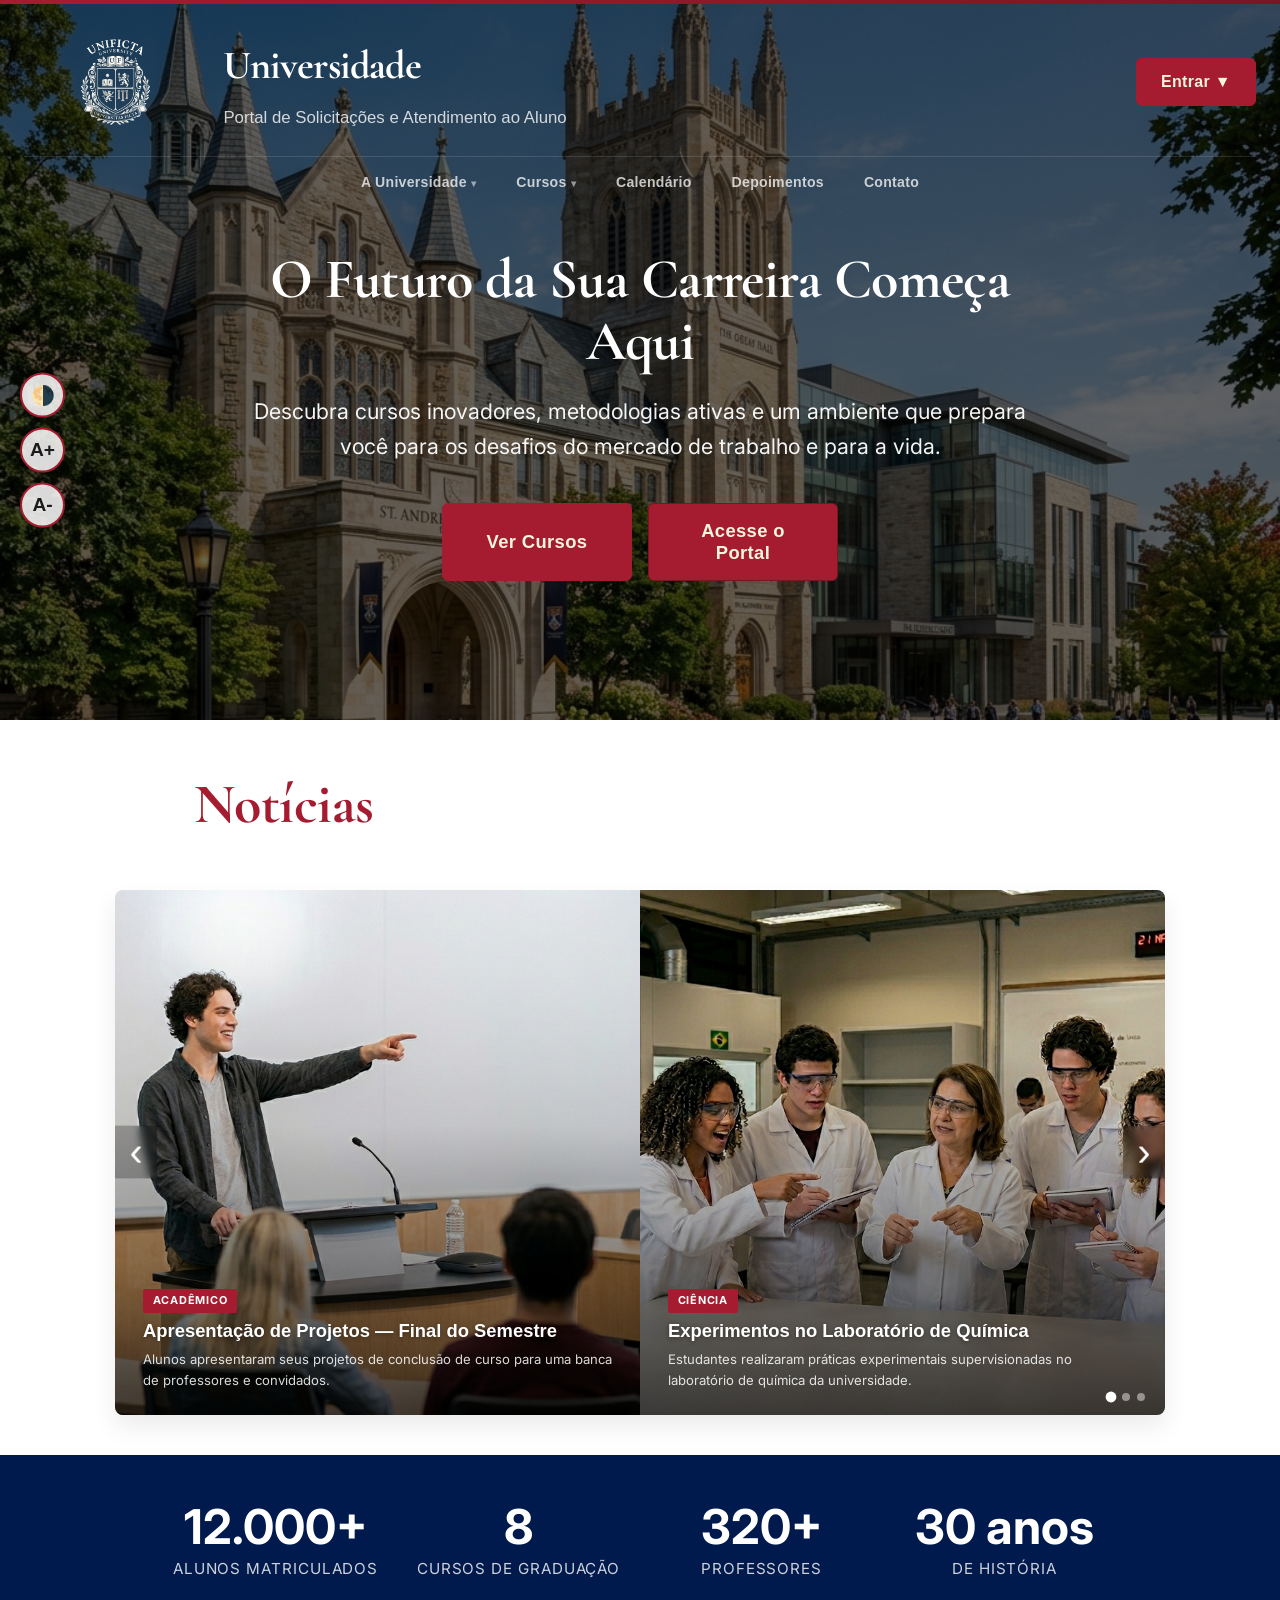
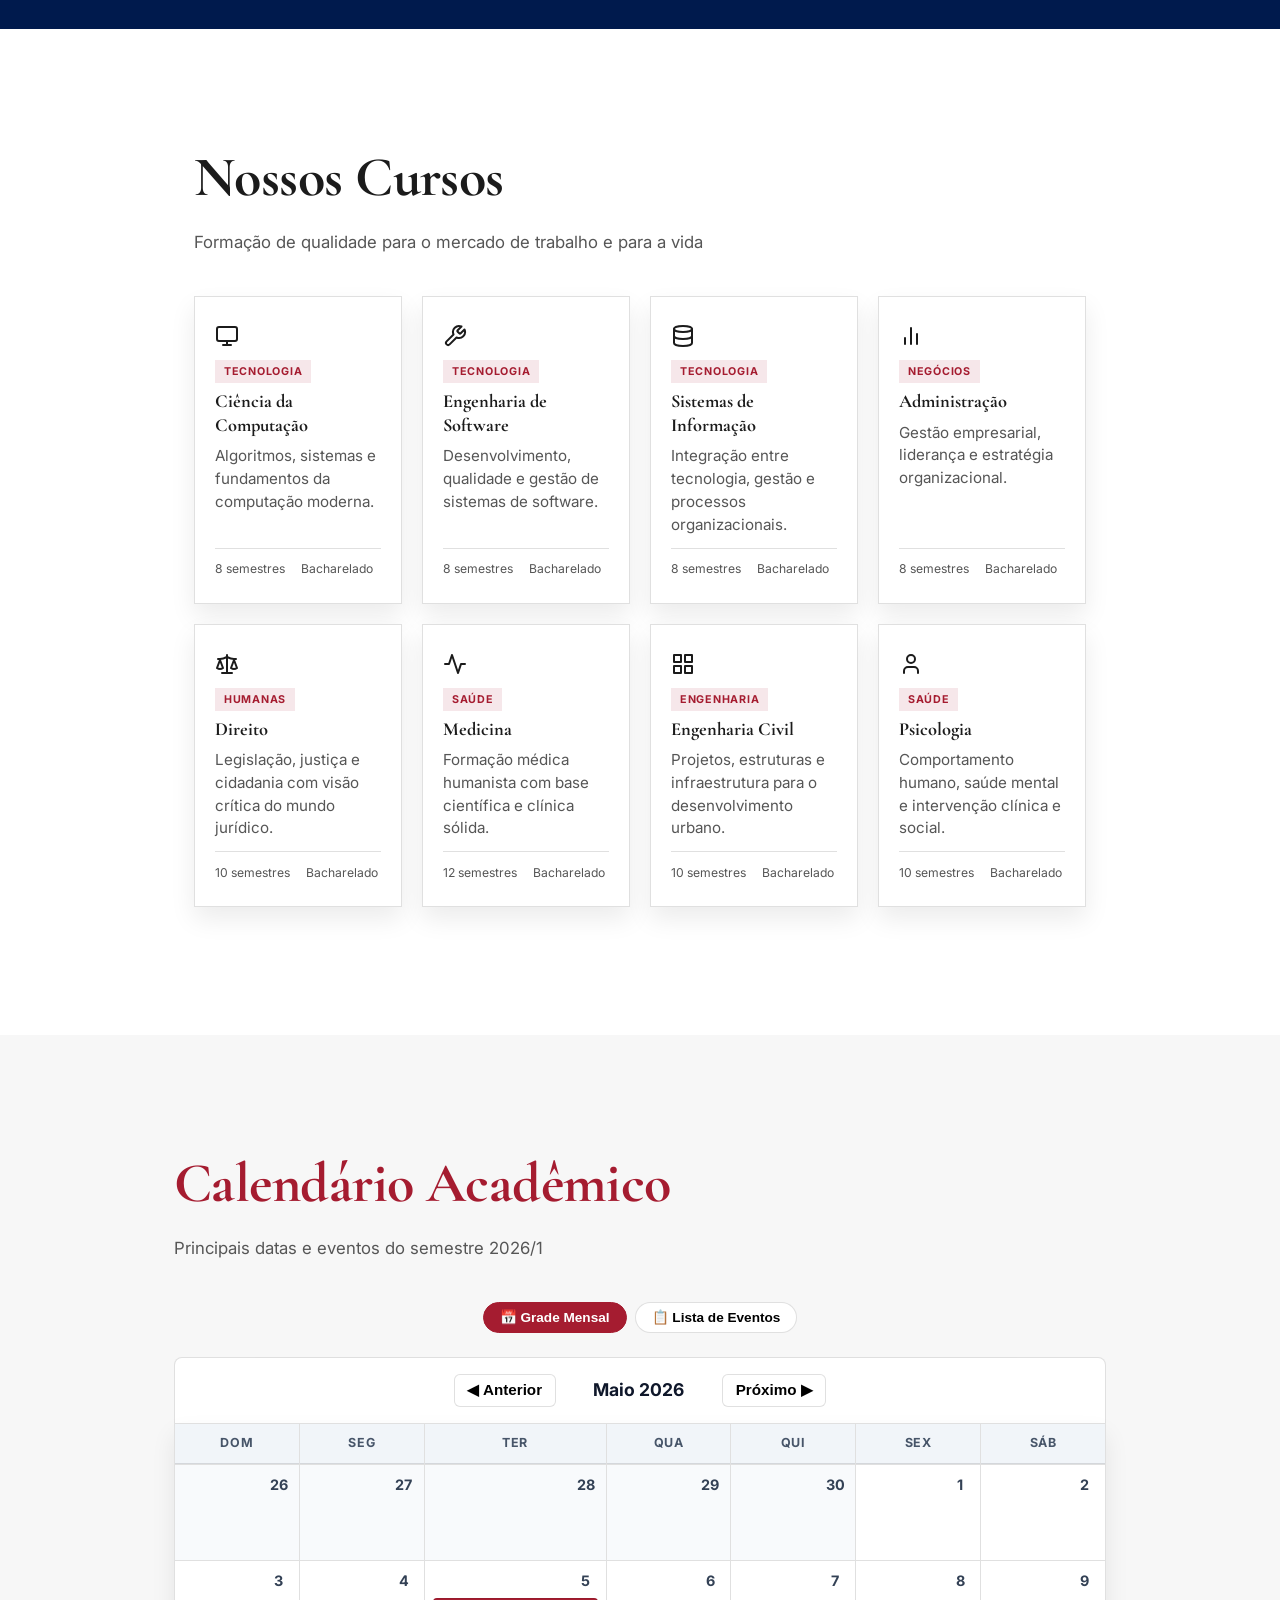
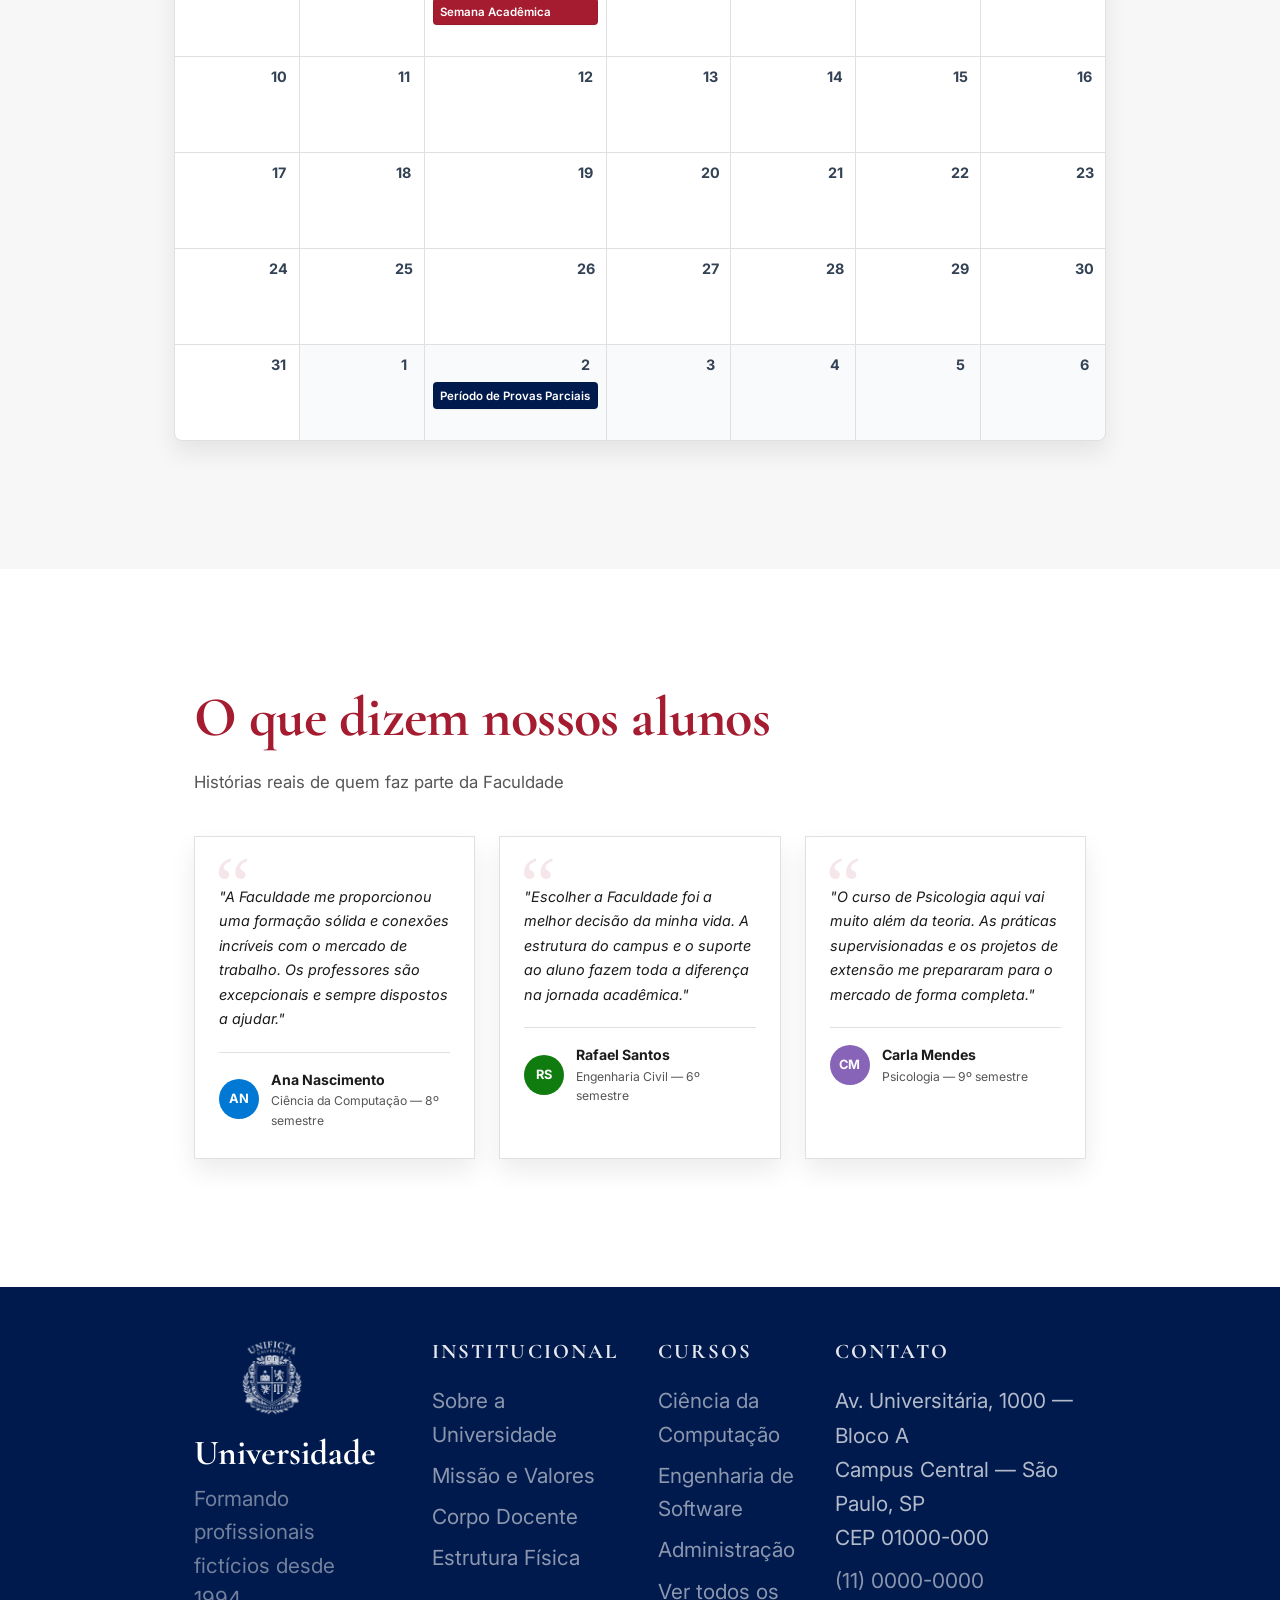
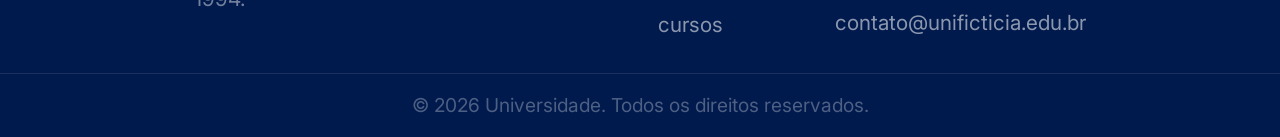
==== commit 15b1a726: "Versão apresentação" ====
--- a/index.html
+++ b/index.html
@@ -1,26 +1,36 @@
 <!DOCTYPE html>
 <html lang="pt-br">
+
 <head>
     <meta charset="UTF-8">
     <meta name="viewport" content="width=device-width, initial-scale=1.0">
-    <title>Portal do Aluno - Universidade UniFictícia</title>
+    <title>Portal do Aluno - Universidade</title>
     <link rel="preconnect" href="https://fonts.googleapis.com">
     <link rel="preconnect" href="https://fonts.gstatic.com" crossorigin>
-    <link href="https://fonts.googleapis.com/css2?family=Cormorant+Garamond:ital,wght@0,400;0,500;0,600;0,700;1,400&family=Inter:wght@400;500;600;700&display=swap" rel="stylesheet">
+    <link
+        href="https://fonts.googleapis.com/css2?family=Cormorant+Garamond:ital,wght@0,400;0,500;0,600;0,700;1,400&family=Inter:wght@400;500;600;700&display=swap"
+        rel="stylesheet">
     <link rel="stylesheet" href="style.css">
 </head>
+
 <body>
     <header class="header-transparent">
         <div class="header-inner">
             <div class="header-brand">
-                <img src="UniLogo3.png" alt="Logo Universidade UniFictícia" class="header-logo">
+                <img src="UniLogo3.png" alt="Logo Universidade" class="header-logo">
                 <div>
-                    <h1>Universidade UniFictícia</h1>
+                    <h1>Universidade</h1>
                     <p>Portal de Solicitações e Atendimento ao Aluno</p>
                 </div>
             </div>
-            <button id="mobileMenuToggle" class="mobile-menu-toggle" aria-label="Abrir menu" style="display:none; background:none; border:none; color:white; font-size:1.5rem; cursor:pointer;">
-                <svg xmlns="http://www.w3.org/2000/svg" width="24" height="24" viewBox="0 0 24 24" fill="none" stroke="currentColor" stroke-width="2" stroke-linecap="round" stroke-linejoin="round"><line x1="3" y1="12" x2="21" y2="12"></line><line x1="3" y1="6" x2="21" y2="6"></line><line x1="3" y1="18" x2="21" y2="18"></line></svg>
+            <button id="mobileMenuToggle" class="mobile-menu-toggle" aria-label="Abrir menu"
+                style="display:none; background:none; border:none; color:white; font-size:1.5rem; cursor:pointer;">
+                <svg xmlns="http://www.w3.org/2000/svg" width="24" height="24" viewBox="0 0 24 24" fill="none"
+                    stroke="currentColor" stroke-width="2" stroke-linecap="round" stroke-linejoin="round">
+                    <line x1="3" y1="12" x2="21" y2="12"></line>
+                    <line x1="3" y1="6" x2="21" y2="6"></line>
+                    <line x1="3" y1="18" x2="21" y2="18"></line>
+                </svg>
             </button>
             <nav id="authNav" class="nav-dropdown">
                 <button class="dropdown-toggle">Entrar ▼</button>
@@ -31,9 +41,11 @@
             </nav>
 
             <nav id="profileNav" class="nav-dropdown profile-nav" hidden>
-                <button type="button" id="profileToggle" class="profile-toggle" aria-label="Abrir menu do perfil" title="Perfil">
+                <button type="button" id="profileToggle" class="profile-toggle" aria-label="Abrir menu do perfil"
+                    title="Perfil">
                     <svg viewBox="0 0 24 24" aria-hidden="true" focusable="false">
-                        <path d="M12 12a4 4 0 1 0-4-4 4 4 0 0 0 4 4Zm0 2c-4.42 0-8 2.24-8 5v1h16v-1c0-2.76-3.58-5-8-5Z"></path>
+                        <path d="M12 12a4 4 0 1 0-4-4 4 4 0 0 0 4 4Zm0 2c-4.42 0-8 2.24-8 5v1h16v-1c0-2.76-3.58-5-8-5Z">
+                        </path>
                     </svg>
                 </button>
                 <ul class="dropdown-menu">
@@ -76,9 +88,12 @@
         <section class="hero-section">
             <div class="hero-content animate-on-scroll">
                 <h2>O Futuro da Sua Carreira Começa Aqui</h2>
-                <p>Descubra cursos inovadores, metodologias ativas e um ambiente que prepara você para os desafios do mercado de trabalho e para a vida.</p>
+                <p>Descubra cursos inovadores, metodologias ativas e um ambiente que prepara você para os desafios do
+                    mercado de trabalho e para a vida.</p>
                 <div class="action-buttons">
-                    <button class="btn btn-primary" onclick="document.getElementById('section-cursos').scrollIntoView({behavior: 'smooth'})">Ver Cursos</button>
+                    <button class="btn btn-primary"
+                        onclick="document.getElementById('section-cursos').scrollIntoView({behavior: 'smooth'})">Ver
+                        Cursos</button>
                     <button class="btn btn-secondary" onclick="openAccountDialog('aluno')">Acesse o Portal</button>
                 </div>
             </div>
@@ -94,7 +109,8 @@
                     <div class="slide-caption">
                         <span class="slide-tag">Acadêmico</span>
                         <h3>Apresentação de Projetos — Final do Semestre</h3>
-                        <p>Alunos apresentaram seus projetos de conclusão de curso para uma banca de professores e convidados.</p>
+                        <p>Alunos apresentaram seus projetos de conclusão de curso para uma banca de professores e
+                            convidados.</p>
                     </div>
                 </div>
                 <div class="slide">
@@ -102,7 +118,8 @@
                     <div class="slide-caption">
                         <span class="slide-tag">Ciência</span>
                         <h3>Experimentos no Laboratório de Química</h3>
-                        <p>Estudantes realizaram práticas experimentais supervisionadas no laboratório de química da universidade.</p>
+                        <p>Estudantes realizaram práticas experimentais supervisionadas no laboratório de química da
+                            universidade.</p>
                     </div>
                 </div>
                 <div class="slide">
@@ -110,7 +127,8 @@
                     <div class="slide-caption">
                         <span class="slide-tag">Cultura</span>
                         <h3>Clube de Leitura — Semana do Conhecimento</h3>
-                        <p>A iniciativa reuniu alunos de diferentes cursos para debater obras literárias e científicas.</p>
+                        <p>A iniciativa reuniu alunos de diferentes cursos para debater obras literárias e científicas.
+                        </p>
                     </div>
                 </div>
             </div>
@@ -152,59 +170,110 @@
                 </div>
                 <div class="cursos-grid">
                     <div class="curso-card">
-                        <div class="curso-card-icon"><svg xmlns="http://www.w3.org/2000/svg" width="24" height="24" viewBox="0 0 24 24" fill="none" stroke="currentColor" stroke-width="2" stroke-linecap="round" stroke-linejoin="round"><rect x="2" y="3" width="20" height="14" rx="2" ry="2"></rect><line x1="8" y1="21" x2="16" y2="21"></line><line x1="12" y1="17" x2="12" y2="21"></line></svg></div>
+                        <div class="curso-card-icon"><svg xmlns="http://www.w3.org/2000/svg" width="24" height="24"
+                                viewBox="0 0 24 24" fill="none" stroke="currentColor" stroke-width="2"
+                                stroke-linecap="round" stroke-linejoin="round">
+                                <rect x="2" y="3" width="20" height="14" rx="2" ry="2"></rect>
+                                <line x1="8" y1="21" x2="16" y2="21"></line>
+                                <line x1="12" y1="17" x2="12" y2="21"></line>
+                            </svg></div>
                         <span class="curso-area-tag">Tecnologia</span>
                         <h3 class="curso-card-title">Ciência da Computação</h3>
                         <p class="curso-card-desc">Algoritmos, sistemas e fundamentos da computação moderna.</p>
                         <div class="curso-card-meta"><span>8 semestres</span><span>Bacharelado</span></div>
                     </div>
                     <div class="curso-card">
-                        <div class="curso-card-icon"><svg xmlns="http://www.w3.org/2000/svg" width="24" height="24" viewBox="0 0 24 24" fill="none" stroke="currentColor" stroke-width="2" stroke-linecap="round" stroke-linejoin="round"><path d="M14.7 6.3a1 1 0 0 0 0 1.4l1.6 1.6a1 1 0 0 0 1.4 0l3.77-3.77a6 6 0 0 1-7.94 7.94l-6.91 6.91a2.12 2.12 0 0 1-3-3l6.91-6.91a6 6 0 0 1 7.94-7.94l-3.76 3.76z"></path></svg></div>
+                        <div class="curso-card-icon"><svg xmlns="http://www.w3.org/2000/svg" width="24" height="24"
+                                viewBox="0 0 24 24" fill="none" stroke="currentColor" stroke-width="2"
+                                stroke-linecap="round" stroke-linejoin="round">
+                                <path
+                                    d="M14.7 6.3a1 1 0 0 0 0 1.4l1.6 1.6a1 1 0 0 0 1.4 0l3.77-3.77a6 6 0 0 1-7.94 7.94l-6.91 6.91a2.12 2.12 0 0 1-3-3l6.91-6.91a6 6 0 0 1 7.94-7.94l-3.76 3.76z">
+                                </path>
+                            </svg></div>
                         <span class="curso-area-tag">Tecnologia</span>
                         <h3 class="curso-card-title">Engenharia de Software</h3>
                         <p class="curso-card-desc">Desenvolvimento, qualidade e gestão de sistemas de software.</p>
                         <div class="curso-card-meta"><span>8 semestres</span><span>Bacharelado</span></div>
                     </div>
                     <div class="curso-card">
-                        <div class="curso-card-icon"><svg xmlns="http://www.w3.org/2000/svg" width="24" height="24" viewBox="0 0 24 24" fill="none" stroke="currentColor" stroke-width="2" stroke-linecap="round" stroke-linejoin="round"><ellipse cx="12" cy="5" rx="9" ry="3"></ellipse><path d="M21 12c0 1.66-4 3-9 3s-9-1.34-9-3"></path><path d="M3 5v14c0 1.66 4 3 9 3s9-1.34 9-3V5"></path></svg></div>
+                        <div class="curso-card-icon"><svg xmlns="http://www.w3.org/2000/svg" width="24" height="24"
+                                viewBox="0 0 24 24" fill="none" stroke="currentColor" stroke-width="2"
+                                stroke-linecap="round" stroke-linejoin="round">
+                                <ellipse cx="12" cy="5" rx="9" ry="3"></ellipse>
+                                <path d="M21 12c0 1.66-4 3-9 3s-9-1.34-9-3"></path>
+                                <path d="M3 5v14c0 1.66 4 3 9 3s9-1.34 9-3V5"></path>
+                            </svg></div>
                         <span class="curso-area-tag">Tecnologia</span>
                         <h3 class="curso-card-title">Sistemas de Informação</h3>
                         <p class="curso-card-desc">Integração entre tecnologia, gestão e processos organizacionais.</p>
                         <div class="curso-card-meta"><span>8 semestres</span><span>Bacharelado</span></div>
                     </div>
                     <div class="curso-card">
-                        <div class="curso-card-icon"><svg xmlns="http://www.w3.org/2000/svg" width="24" height="24" viewBox="0 0 24 24" fill="none" stroke="currentColor" stroke-width="2" stroke-linecap="round" stroke-linejoin="round"><line x1="18" y1="20" x2="18" y2="10"></line><line x1="12" y1="20" x2="12" y2="4"></line><line x1="6" y1="20" x2="6" y2="14"></line></svg></div>
+                        <div class="curso-card-icon"><svg xmlns="http://www.w3.org/2000/svg" width="24" height="24"
+                                viewBox="0 0 24 24" fill="none" stroke="currentColor" stroke-width="2"
+                                stroke-linecap="round" stroke-linejoin="round">
+                                <line x1="18" y1="20" x2="18" y2="10"></line>
+                                <line x1="12" y1="20" x2="12" y2="4"></line>
+                                <line x1="6" y1="20" x2="6" y2="14"></line>
+                            </svg></div>
                         <span class="curso-area-tag">Negócios</span>
                         <h3 class="curso-card-title">Administração</h3>
                         <p class="curso-card-desc">Gestão empresarial, liderança e estratégia organizacional.</p>
                         <div class="curso-card-meta"><span>8 semestres</span><span>Bacharelado</span></div>
                     </div>
                     <div class="curso-card">
-                        <div class="curso-card-icon"><svg xmlns="http://www.w3.org/2000/svg" width="24" height="24" viewBox="0 0 24 24" fill="none" stroke="currentColor" stroke-width="2" stroke-linecap="round" stroke-linejoin="round"><path d="M16 16l3-8 3 8c-.87.65-1.92 1-3 1s-2.13-.35-3-1Z"></path><path d="M2 16l3-8 3 8c-.87.65-1.92 1-3 1s-2.13-.35-3-1Z"></path><path d="M7 21h10"></path><path d="M12 3v18"></path><path d="M3 7h2c2 0 5-1 7-2 2 1 5 2 7 2h2"></path></svg></div>
+                        <div class="curso-card-icon"><svg xmlns="http://www.w3.org/2000/svg" width="24" height="24"
+                                viewBox="0 0 24 24" fill="none" stroke="currentColor" stroke-width="2"
+                                stroke-linecap="round" stroke-linejoin="round">
+                                <path d="M16 16l3-8 3 8c-.87.65-1.92 1-3 1s-2.13-.35-3-1Z"></path>
+                                <path d="M2 16l3-8 3 8c-.87.65-1.92 1-3 1s-2.13-.35-3-1Z"></path>
+                                <path d="M7 21h10"></path>
+                                <path d="M12 3v18"></path>
+                                <path d="M3 7h2c2 0 5-1 7-2 2 1 5 2 7 2h2"></path>
+                            </svg></div>
                         <span class="curso-area-tag">Humanas</span>
                         <h3 class="curso-card-title">Direito</h3>
-                        <p class="curso-card-desc">Legislação, justiça e cidadania com visão crítica do mundo jurídico.</p>
+                        <p class="curso-card-desc">Legislação, justiça e cidadania com visão crítica do mundo jurídico.
+                        </p>
                         <div class="curso-card-meta"><span>10 semestres</span><span>Bacharelado</span></div>
                     </div>
                     <div class="curso-card">
-                        <div class="curso-card-icon"><svg xmlns="http://www.w3.org/2000/svg" width="24" height="24" viewBox="0 0 24 24" fill="none" stroke="currentColor" stroke-width="2" stroke-linecap="round" stroke-linejoin="round"><path d="M22 12h-4l-3 9L9 3l-3 9H2"></path></svg></div>
+                        <div class="curso-card-icon"><svg xmlns="http://www.w3.org/2000/svg" width="24" height="24"
+                                viewBox="0 0 24 24" fill="none" stroke="currentColor" stroke-width="2"
+                                stroke-linecap="round" stroke-linejoin="round">
+                                <path d="M22 12h-4l-3 9L9 3l-3 9H2"></path>
+                            </svg></div>
                         <span class="curso-area-tag">Saúde</span>
                         <h3 class="curso-card-title">Medicina</h3>
                         <p class="curso-card-desc">Formação médica humanista com base científica e clínica sólida.</p>
                         <div class="curso-card-meta"><span>12 semestres</span><span>Bacharelado</span></div>
                     </div>
                     <div class="curso-card">
-                        <div class="curso-card-icon"><svg xmlns="http://www.w3.org/2000/svg" width="24" height="24" viewBox="0 0 24 24" fill="none" stroke="currentColor" stroke-width="2" stroke-linecap="round" stroke-linejoin="round"><rect x="3" y="3" width="7" height="7"></rect><rect x="14" y="3" width="7" height="7"></rect><rect x="14" y="14" width="7" height="7"></rect><rect x="3" y="14" width="7" height="7"></rect></svg></div>
+                        <div class="curso-card-icon"><svg xmlns="http://www.w3.org/2000/svg" width="24" height="24"
+                                viewBox="0 0 24 24" fill="none" stroke="currentColor" stroke-width="2"
+                                stroke-linecap="round" stroke-linejoin="round">
+                                <rect x="3" y="3" width="7" height="7"></rect>
+                                <rect x="14" y="3" width="7" height="7"></rect>
+                                <rect x="14" y="14" width="7" height="7"></rect>
+                                <rect x="3" y="14" width="7" height="7"></rect>
+                            </svg></div>
                         <span class="curso-area-tag">Engenharia</span>
                         <h3 class="curso-card-title">Engenharia Civil</h3>
-                        <p class="curso-card-desc">Projetos, estruturas e infraestrutura para o desenvolvimento urbano.</p>
+                        <p class="curso-card-desc">Projetos, estruturas e infraestrutura para o desenvolvimento urbano.
+                        </p>
                         <div class="curso-card-meta"><span>10 semestres</span><span>Bacharelado</span></div>
                     </div>
                     <div class="curso-card">
-                        <div class="curso-card-icon"><svg xmlns="http://www.w3.org/2000/svg" width="24" height="24" viewBox="0 0 24 24" fill="none" stroke="currentColor" stroke-width="2" stroke-linecap="round" stroke-linejoin="round"><path d="M19 21v-2a4 4 0 0 0-4-4H9a4 4 0 0 0-4 4v2"></path><circle cx="12" cy="7" r="4"></circle></svg></div>
+                        <div class="curso-card-icon"><svg xmlns="http://www.w3.org/2000/svg" width="24" height="24"
+                                viewBox="0 0 24 24" fill="none" stroke="currentColor" stroke-width="2"
+                                stroke-linecap="round" stroke-linejoin="round">
+                                <path d="M19 21v-2a4 4 0 0 0-4-4H9a4 4 0 0 0-4 4v2"></path>
+                                <circle cx="12" cy="7" r="4"></circle>
+                            </svg></div>
                         <span class="curso-area-tag">Saúde</span>
                         <h3 class="curso-card-title">Psicologia</h3>
-                        <p class="curso-card-desc">Comportamento humano, saúde mental e intervenção clínica e social.</p>
+                        <p class="curso-card-desc">Comportamento humano, saúde mental e intervenção clínica e social.
+                        </p>
                         <div class="curso-card-meta"><span>10 semestres</span><span>Bacharelado</span></div>
                     </div>
                 </div>
@@ -217,18 +286,24 @@
                     <h2 class="section-title">Calendário Acadêmico</h2>
                     <p>Principais datas e eventos do semestre 2026/1</p>
                 </div>
-                
+
                 <div class="landing-calendar-toggle-area">
-                    <button type="button" class="landing-calendar-view-toggle-btn active" id="btnLandingCalendarGrid" onclick="setLandingCalendarView('grid')">📅 Grade Mensal</button>
-                    <button type="button" class="landing-calendar-view-toggle-btn" id="btnLandingCalendarList" onclick="setLandingCalendarView('list')">📋 Lista de Eventos</button>
+                    <button type="button" class="landing-calendar-view-toggle-btn active" id="btnLandingCalendarGrid"
+                        onclick="setLandingCalendarView('grid')">📅 Grade Mensal</button>
+                    <button type="button" class="landing-calendar-view-toggle-btn" id="btnLandingCalendarList"
+                        onclick="setLandingCalendarView('list')">📋 Lista de Eventos</button>
                 </div>
 
                 <!-- Controles do mês na Landing Page (visíveis apenas na grade) -->
-                <div class="calendar-controls-header" id="landingCalendarControls" style="border: 1px solid var(--border); border-bottom: none; border-radius: 8px 8px 0 0; background: #ffffff;">
+                <div class="calendar-controls-header" id="landingCalendarControls"
+                    style="border: 1px solid var(--border); border-bottom: none; border-radius: 8px 8px 0 0; background: #ffffff;">
                     <div class="calendar-nav-buttons" style="margin: 0 auto;">
-                        <button type="button" class="calendar-nav-btn" onclick="navigateLandingCalendarMonth(-1)">◀ Anterior</button>
-                        <span id="landingCalendarMonthTitle" class="calendar-current-month-title" style="font-size: 1.1rem; min-width: 150px;">Maio 2026</span>
-                        <button type="button" class="calendar-nav-btn" onclick="navigateLandingCalendarMonth(1)">Próximo ▶</button>
+                        <button type="button" class="calendar-nav-btn" onclick="navigateLandingCalendarMonth(-1)">◀
+                            Anterior</button>
+                        <span id="landingCalendarMonthTitle" class="calendar-current-month-title"
+                            style="font-size: 1.1rem; min-width: 150px;">Maio 2026</span>
+                        <button type="button" class="calendar-nav-btn" onclick="navigateLandingCalendarMonth(1)">Próximo
+                            ▶</button>
                     </div>
                 </div>
 
@@ -250,28 +325,36 @@
             <div class="container">
                 <div class="section-header">
                     <h2 class="section-title">O que dizem nossos alunos</h2>
-                    <p>Histórias reais de quem faz parte da UniFictícia</p>
+                    <p>Histórias reais de quem faz parte da Faculdade</p>
                 </div>
                 <div class="depoimentos-grid">
                     <div class="depoimento-card">
-                        <p class="depoimento-texto">"A UniFictícia me proporcionou uma formação sólida e conexões incríveis com o mercado de trabalho. Os professores são excepcionais e sempre dispostos a ajudar."</p>
+                        <p class="depoimento-texto">"A Faculdade me proporcionou uma formação sólida e conexões
+                            incríveis com o mercado de trabalho. Os professores são excepcionais e sempre dispostos a
+                            ajudar."</p>
                         <div class="depoimento-autor">
                             <div class="depoimento-avatar" style="background:#0078d4;">AN</div>
-                            <div><span class="depoimento-nome">Ana Nascimento</span><span class="depoimento-curso">Ciência da Computação — 8º semestre</span></div>
+                            <div><span class="depoimento-nome">Ana Nascimento</span><span
+                                    class="depoimento-curso">Ciência da Computação — 8º semestre</span></div>
                         </div>
                     </div>
                     <div class="depoimento-card">
-                        <p class="depoimento-texto">"Escolher a UniFictícia foi a melhor decisão da minha vida. A estrutura do campus e o suporte ao aluno fazem toda a diferença na jornada acadêmica."</p>
+                        <p class="depoimento-texto">"Escolher a Faculdade foi a melhor decisão da minha vida. A
+                            estrutura do campus e o suporte ao aluno fazem toda a diferença na jornada acadêmica."</p>
                         <div class="depoimento-autor">
                             <div class="depoimento-avatar" style="background:#107c10;">RS</div>
-                            <div><span class="depoimento-nome">Rafael Santos</span><span class="depoimento-curso">Engenharia Civil — 6º semestre</span></div>
+                            <div><span class="depoimento-nome">Rafael Santos</span><span
+                                    class="depoimento-curso">Engenharia Civil — 6º semestre</span></div>
                         </div>
                     </div>
                     <div class="depoimento-card">
-                        <p class="depoimento-texto">"O curso de Psicologia aqui vai muito além da teoria. As práticas supervisionadas e os projetos de extensão me prepararam para o mercado de forma completa."</p>
+                        <p class="depoimento-texto">"O curso de Psicologia aqui vai muito além da teoria. As práticas
+                            supervisionadas e os projetos de extensão me prepararam para o mercado de forma completa."
+                        </p>
                         <div class="depoimento-autor">
                             <div class="depoimento-avatar" style="background:#8764b8;">CM</div>
-                            <div><span class="depoimento-nome">Carla Mendes</span><span class="depoimento-curso">Psicologia — 9º semestre</span></div>
+                            <div><span class="depoimento-nome">Carla Mendes</span><span
+                                    class="depoimento-curso">Psicologia — 9º semestre</span></div>
                         </div>
                     </div>
                 </div>
@@ -284,16 +367,23 @@
             <h2>Login no Portal</h2>
             <form id="loginForm" autocomplete="off">
                 <label for="loginUsername">Nome</label>
-                <input id="loginUsername" required autocomplete="username" minlength="3" placeholder="Digite seu nome de usuário">
+                <input id="loginUsername" required autocomplete="username" minlength="3"
+                    placeholder="Digite seu nome de usuário">
                 <label for="loginPassword">Senha</label>
                 <div class="password-field">
-                    <input id="loginPassword" type="password" required autocomplete="current-password" placeholder="Digite sua senha">
-                    <button type="button" class="password-toggle" data-target="loginPassword" aria-label="Mostrar senha" title="Mostrar senha">
+                    <input id="loginPassword" type="password" required autocomplete="current-password"
+                        placeholder="Digite sua senha">
+                    <button type="button" class="password-toggle" data-target="loginPassword" aria-label="Mostrar senha"
+                        title="Mostrar senha">
                         <svg class="icon-eye" viewBox="0 0 24 24" aria-hidden="true" focusable="false">
-                            <path d="M12 5c-5.5 0-9.5 5-10.5 7 1 2 5 7 10.5 7s9.5-5 10.5-7c-1-2-5-7-10.5-7Zm0 11a4 4 0 1 1 0-8 4 4 0 0 1 0 8Z"></path>
+                            <path
+                                d="M12 5c-5.5 0-9.5 5-10.5 7 1 2 5 7 10.5 7s9.5-5 10.5-7c-1-2-5-7-10.5-7Zm0 11a4 4 0 1 1 0-8 4 4 0 0 1 0 8Z">
+                            </path>
                         </svg>
                         <svg class="icon-eye-off" viewBox="0 0 24 24" aria-hidden="true" focusable="false">
-                            <path d="m3 4 17 17-1.5 1.5-3.2-3.2A12.5 12.5 0 0 1 12 19c-5.5 0-9.5-5-10.5-7a18 18 0 0 1 4.4-5.5L1.5 5.5 3 4Zm6.2 6.2A4 4 0 0 0 12 16a4 4 0 0 0 2.8-1.2L9.2 10.2Zm11.3 1.8a18 18 0 0 1-3.8 5l-1.4-1.4a15.4 15.4 0 0 0 2.7-3.6c-1-1.7-3.7-4.9-7-4.9-.9 0-1.8.2-2.6.5L6.9 6.1A10 10 0 0 1 12 5c5.5 0 9.5 5 10.5 7Z"></path>
+                            <path
+                                d="m3 4 17 17-1.5 1.5-3.2-3.2A12.5 12.5 0 0 1 12 19c-5.5 0-9.5-5-10.5-7a18 18 0 0 1 4.4-5.5L1.5 5.5 3 4Zm6.2 6.2A4 4 0 0 0 12 16a4 4 0 0 0 2.8-1.2L9.2 10.2Zm11.3 1.8a18 18 0 0 1-3.8 5l-1.4-1.4a15.4 15.4 0 0 0 2.7-3.6c-1-1.7-3.7-4.9-7-4.9-.9 0-1.8.2-2.6.5L6.9 6.1A10 10 0 0 1 12 5c5.5 0 9.5 5 10.5 7Z">
+                            </path>
                         </svg>
                     </button>
                 </div>
@@ -316,13 +406,19 @@
                 <input id="registerName" required autocomplete="name" minlength="3" placeholder="Nome completo">
                 <label for="registerPassword">Senha</label>
                 <div class="password-field">
-                    <input id="registerPassword" type="password" required autocomplete="new-password" minlength="8" placeholder="Crie uma senha forte">
-                    <button type="button" class="password-toggle" data-target="registerPassword" aria-label="Mostrar senha" title="Mostrar senha">
+                    <input id="registerPassword" type="password" required autocomplete="new-password" minlength="8"
+                        placeholder="Crie uma senha forte">
+                    <button type="button" class="password-toggle" data-target="registerPassword"
+                        aria-label="Mostrar senha" title="Mostrar senha">
                         <svg class="icon-eye" viewBox="0 0 24 24" aria-hidden="true" focusable="false">
-                            <path d="M12 5c-5.5 0-9.5 5-10.5 7 1 2 5 7 10.5 7s9.5-5 10.5-7c-1-2-5-7-10.5-7Zm0 11a4 4 0 1 1 0-8 4 4 0 0 1 0 8Z"></path>
+                            <path
+                                d="M12 5c-5.5 0-9.5 5-10.5 7 1 2 5 7 10.5 7s9.5-5 10.5-7c-1-2-5-7-10.5-7Zm0 11a4 4 0 1 1 0-8 4 4 0 0 1 0 8Z">
+                            </path>
                         </svg>
                         <svg class="icon-eye-off" viewBox="0 0 24 24" aria-hidden="true" focusable="false">
-                            <path d="m3 4 17 17-1.5 1.5-3.2-3.2A12.5 12.5 0 0 1 12 19c-5.5 0-9.5-5-10.5-7a18 18 0 0 1 4.4-5.5L1.5 5.5 3 4Zm6.2 6.2A4 4 0 0 0 12 16a4 4 0 0 0 2.8-1.2L9.2 10.2Zm11.3 1.8a18 18 0 0 1-3.8 5l-1.4-1.4a15.4 15.4 0 0 0 2.7-3.6c-1-1.7-3.7-4.9-7-4.9-.9 0-1.8.2-2.6.5L6.9 6.1A10 10 0 0 1 12 5c5.5 0 9.5 5 10.5 7Z"></path>
+                            <path
+                                d="m3 4 17 17-1.5 1.5-3.2-3.2A12.5 12.5 0 0 1 12 19c-5.5 0-9.5-5-10.5-7a18 18 0 0 1 4.4-5.5L1.5 5.5 3 4Zm6.2 6.2A4 4 0 0 0 12 16a4 4 0 0 0 2.8-1.2L9.2 10.2Zm11.3 1.8a18 18 0 0 1-3.8 5l-1.4-1.4a15.4 15.4 0 0 0 2.7-3.6c-1-1.7-3.7-4.9-7-4.9-.9 0-1.8.2-2.6.5L6.9 6.1A10 10 0 0 1 12 5c5.5 0 9.5 5 10.5 7Z">
+                            </path>
                         </svg>
                     </button>
                 </div>
@@ -336,17 +432,24 @@
                 </ul>
                 <label for="registerPasswordConfirm">Confirmar senha</label>
                 <div class="password-field">
-                    <input id="registerPasswordConfirm" type="password" required autocomplete="new-password" minlength="8" placeholder="Repita sua senha">
-                    <button type="button" class="password-toggle" data-target="registerPasswordConfirm" aria-label="Mostrar senha" title="Mostrar senha">
+                    <input id="registerPasswordConfirm" type="password" required autocomplete="new-password"
+                        minlength="8" placeholder="Repita sua senha">
+                    <button type="button" class="password-toggle" data-target="registerPasswordConfirm"
+                        aria-label="Mostrar senha" title="Mostrar senha">
                         <svg class="icon-eye" viewBox="0 0 24 24" aria-hidden="true" focusable="false">
-                            <path d="M12 5c-5.5 0-9.5 5-10.5 7 1 2 5 7 10.5 7s9.5-5 10.5-7c-1-2-5-7-10.5-7Zm0 11a4 4 0 1 1 0-8 4 4 0 0 1 0 8Z"></path>
+                            <path
+                                d="M12 5c-5.5 0-9.5 5-10.5 7 1 2 5 7 10.5 7s9.5-5 10.5-7c-1-2-5-7-10.5-7Zm0 11a4 4 0 1 1 0-8 4 4 0 0 1 0 8Z">
+                            </path>
                         </svg>
                         <svg class="icon-eye-off" viewBox="0 0 24 24" aria-hidden="true" focusable="false">
-                            <path d="m3 4 17 17-1.5 1.5-3.2-3.2A12.5 12.5 0 0 1 12 19c-5.5 0-9.5-5-10.5-7a18 18 0 0 1 4.4-5.5L1.5 5.5 3 4Zm6.2 6.2A4 4 0 0 0 12 16a4 4 0 0 0 2.8-1.2L9.2 10.2Zm11.3 1.8a18 18 0 0 1-3.8 5l-1.4-1.4a15.4 15.4 0 0 0 2.7-3.6c-1-1.7-3.7-4.9-7-4.9-.9 0-1.8.2-2.6.5L6.9 6.1A10 10 0 0 1 12 5c5.5 0 9.5 5 10.5 7Z"></path>
+                            <path
+                                d="m3 4 17 17-1.5 1.5-3.2-3.2A12.5 12.5 0 0 1 12 19c-5.5 0-9.5-5-10.5-7a18 18 0 0 1 4.4-5.5L1.5 5.5 3 4Zm6.2 6.2A4 4 0 0 0 12 16a4 4 0 0 0 2.8-1.2L9.2 10.2Zm11.3 1.8a18 18 0 0 1-3.8 5l-1.4-1.4a15.4 15.4 0 0 0 2.7-3.6c-1-1.7-3.7-4.9-7-4.9-.9 0-1.8.2-2.6.5L6.9 6.1A10 10 0 0 1 12 5c5.5 0 9.5 5 10.5 7Z">
+                            </path>
                         </svg>
                     </button>
                 </div>
-                <small class="auth-help">A senha só será aceita quando todos os requisitos acima forem atendidos.</small>
+                <small class="auth-help">A senha só será aceita quando todos os requisitos acima forem
+                    atendidos.</small>
                 <label for="registerCurso">Curso</label>
                 <select id="registerCurso" required>
                     <option value="">Selecione um curso</option>
@@ -363,7 +466,8 @@
             </form>
 
             <div class="button-group">
-                <button id="backToRegisterLanding" class="btn btn-secondary small" onclick="showLanding()">Voltar</button>
+                <button id="backToRegisterLanding" class="btn btn-secondary small"
+                    onclick="showLanding()">Voltar</button>
                 <button form="registerForm" type="submit" class="btn btn-primary">Cadastrar</button>
             </div>
         </section>
@@ -372,9 +476,14 @@
     <main id="appView" hidden>
         <div class="app-layout">
             <aside class="sidebar">
-                <button type="button" class="sidebar-item" data-view="appView" data-tab="visao-geral">🏠 Visão geral</button>
-                <button type="button" class="sidebar-item active" data-view="appView" data-tab="solicitacoes">📋 Solicitações</button>
-                <button type="button" class="sidebar-item" data-view="appView" data-tab="mensagens">💬 Mensagens</button>
+                <button type="button" class="sidebar-item" data-view="appView" data-tab="visao-geral">🏠 Visão
+                    geral</button>
+                <button type="button" class="sidebar-item active" data-view="appView" data-tab="solicitacoes">📋
+                    Solicitações</button>
+                <button type="button" class="sidebar-item" data-view="appView" data-tab="mensagens">💬
+                    Mensagens</button>
+                <button type="button" class="sidebar-item" data-view="appView" data-tab="ia" id="btnSidebarIaAluno">🤖
+                    Assistente IA</button>
             </aside>
 
             <div class="app-content">
@@ -394,10 +503,21 @@
                     <div class="totalizador-bar" id="totalSolicitacoes"></div>
                     <div class="search-bar-wrapper">
                         <span class="search-icon">🔍</span>
-                        <input type="search" id="buscaSolicitacoes" class="search-bar" placeholder="Buscar por data, tipo, descrição ou status..." oninput="renderRequests('listaSolicitacoes')" autocomplete="off">
-                    </div>
-                    <table>
-                        <thead><tr><th>Data</th><th>Aluno</th><th>Tipo</th><th>Descrição</th><th>Status</th><th>Ações</th></tr></thead>
+                        <input type="search" id="buscaSolicitacoes" class="search-bar"
+                            placeholder="Buscar por data, tipo, descrição ou status..."
+                            oninput="renderRequests('listaSolicitacoes')" autocomplete="off">
+                    </div>
+                    <table id="tableMinhasSolicitacoes">
+                        <thead>
+                            <tr>
+                                <th>Data</th>
+                                <th>Aluno</th>
+                                <th>Tipo</th>
+                                <th>Descrição</th>
+                                <th>Status</th>
+                                <th>Ações</th>
+                            </tr>
+                        </thead>
                         <tbody id="listaSolicitacoes"></tbody>
                     </table>
                 </section>
@@ -406,19 +526,55 @@
                     <div class="tab-header">
                         <h2>Mensagens</h2>
                         <div class="tab-header-actions">
-                            <button id="btnDuvidas" class="btn btn-secondary small">💬 Dúvidas, Sugestões ou Reclamações</button>
+                            <button id="btnDuvidas" class="btn btn-secondary small">💬 Dúvidas, Sugestões ou
+                                Reclamações</button>
                         </div>
                     </div>
                     <div class="totalizador-bar" id="totalMensagens"></div>
                     <div class="search-bar-wrapper">
                         <span class="search-icon">🔍</span>
-                        <input type="search" id="buscaMensagens" class="search-bar" placeholder="Buscar por data, tipo, descrição ou status..." oninput="renderRequests('listaMensagens', 'Mensagem')" autocomplete="off">
+                        <input type="search" id="buscaMensagens" class="search-bar"
+                            placeholder="Buscar por data, tipo, descrição ou status..."
+                            oninput="renderRequests('listaMensagens', 'Mensagem')" autocomplete="off">
                     </div>
                     <table>
-                        <thead><tr><th>Data</th><th>Aluno</th><th>Tipo</th><th>Descrição</th><th>Status</th><th>Ações</th></tr></thead>
+                        <thead>
+                            <tr>
+                                <th>Data</th>
+                                <th>Aluno</th>
+                                <th>Tipo</th>
+                                <th>Descrição</th>
+                                <th>Status</th>
+                                <th>Ações</th>
+                            </tr>
+                        </thead>
                         <tbody id="listaMensagens"></tbody>
                     </table>
                 </section>
+
+                <section id="appTab-ia" class="tab-panel" hidden>
+                    <div class="tab-header">
+                        <h2>🤖 Assistente IA (Aluno)</h2>
+                    </div>
+                    <div id="chatWrapperAluno">
+                        <div class="chat-container" id="chatContainerAluno">
+                            <div class="chat-history" id="chatHistoryAluno"></div>
+                            <div class="chat-input-area">
+                                <input type="text" id="chatInputAluno"
+                                    placeholder="Pergunte sobre calendário, matrículas ou criar solicitações..."
+                                    autocomplete="off">
+                                <button id="btnSendChatAluno" class="btn btn-primary btn-icon-send" aria-label="Enviar"
+                                    title="Enviar">
+                                    <svg viewBox="0 0 24 24" width="18" height="18" fill="none" stroke="currentColor"
+                                        stroke-width="2" stroke-linecap="round" stroke-linejoin="round">
+                                        <line x1="22" y1="2" x2="11" y2="13"></line>
+                                        <polygon points="22 2 15 22 11 13 2 9 22 2"></polygon>
+                                    </svg>
+                                </button>
+                            </div>
+                        </div>
+                    </div>
+                </section>
             </div>
         </div>
     </main>
@@ -426,10 +582,17 @@
     <main id="adminView" hidden>
         <div class="app-layout">
             <aside class="sidebar">
-                <button type="button" class="sidebar-item active" data-view="adminView" data-tab="solicitacoes">📋 Solicitações de alunos</button>
-                <button type="button" class="sidebar-item" data-view="adminView" data-tab="mensagens">💬 Mensagens de alunos</button>
-                <button type="button" class="sidebar-item" data-view="adminView" data-tab="calendario">📅 Calendário Acadêmico</button>
-                <button type="button" class="sidebar-item" onclick="exportStudentsJson()" title="Baixa students.json para gerar PDFs com node mockup_docs/gerar_pdfs.js">📥 Exportar alunos (students.json)</button>
+                <button type="button" class="sidebar-item active" data-view="adminView" data-tab="solicitacoes">📋
+                    Solicitações de alunos</button>
+                <button type="button" class="sidebar-item" data-view="adminView" data-tab="mensagens">💬 Mensagens de
+                    alunos</button>
+                <button type="button" class="sidebar-item" data-view="adminView" data-tab="calendario">📅 Calendário
+                    Acadêmico</button>
+                <button type="button" class="sidebar-item" onclick="exportStudentsJson()"
+                    title="Baixa students.json para gerar PDFs com node mockup_docs/gerar_pdfs.js">📥 Exportar alunos
+                    (students.json)</button>
+                <button type="button" class="sidebar-item" data-view="adminView" data-tab="ia" id="btnSidebarIaAdmin">🤖
+                    Copiloto IA</button>
             </aside>
 
             <div class="app-content">
@@ -438,17 +601,21 @@
                         <h2>Solicitações dos Alunos</h2>
                         <div class="tab-header-actions">
                             <div class="view-toggle">
-                                <button type="button" class="btn btn-sm btn-primary" id="btnViewLista" onclick="setAdminViewMode('lista')">≡ Lista</button>
-                                <button type="button" class="btn btn-sm btn-outline" id="btnViewKanban" onclick="setAdminViewMode('kanban')">◫ Kanban</button>
+                                <button type="button" class="btn btn-sm btn-primary" id="btnViewLista"
+                                    onclick="setAdminViewMode('lista')">≡ Lista</button>
+                                <button type="button" class="btn btn-sm btn-outline" id="btnViewKanban"
+                                    onclick="setAdminViewMode('kanban')">◫ Kanban</button>
                             </div>
-                            <select id="filtroSetorSolicitacoes" class="filter-select" onchange="renderAdminRequestsByFilters('solicitacoes')">
+                            <select id="filtroSetorSolicitacoes" class="filter-select"
+                                onchange="renderAdminRequestsByFilters('solicitacoes')">
                                 <option value="">Todos os setores</option>
                                 <option value="Administrativo">Administrativo</option>
                                 <option value="Financeiro">Financeiro</option>
                                 <option value="Acadêmico">Acadêmico</option>
                                 <option value="TI">TI</option>
                             </select>
-                            <select id="filtroStatusSolicitacoes" class="filter-select" onchange="renderAdminRequestsByFilters('solicitacoes')">
+                            <select id="filtroStatusSolicitacoes" class="filter-select"
+                                onchange="renderAdminRequestsByFilters('solicitacoes')">
                                 <option value="Pendente">Pendentes</option>
                                 <option value="Em Análise">Em Análise</option>
                                 <option value="Concluído">Concluídos</option>
@@ -459,24 +626,38 @@
                     <div class="totalizador-bar" id="totalSolicitacoesAdmin"></div>
                     <div class="search-bar-wrapper">
                         <span class="search-icon">🔍</span>
-                        <input type="search" id="buscaSolicitacoesAdmin" class="search-bar" placeholder="Buscar por data, aluno, tipo, descrição ou status..." oninput="renderAdminRequestsByFilters('solicitacoes')" autocomplete="off">
+                        <input type="search" id="buscaSolicitacoesAdmin" class="search-bar"
+                            placeholder="Buscar por data, aluno, tipo, descrição ou status..."
+                            oninput="renderAdminRequestsByFilters('solicitacoes')" autocomplete="off">
                     </div>
                     <div id="kanbanBoard" class="kanban-board hidden">
-                        <div class="kanban-column" id="kanban-Pendente" ondragover="allowDrop(event)" ondrop="drop(event, 'Pendente')">
+                        <div class="kanban-column" id="kanban-Pendente" ondragover="allowDrop(event)"
+                            ondrop="drop(event, 'Pendente')">
                             <h3 class="kanban-column-title">Pendentes</h3>
                             <div class="kanban-column-content"></div>
                         </div>
-                        <div class="kanban-column" id="kanban-Analise" ondragover="allowDrop(event)" ondrop="drop(event, 'Em Análise')">
+                        <div class="kanban-column" id="kanban-Analise" ondragover="allowDrop(event)"
+                            ondrop="drop(event, 'Em Análise')">
                             <h3 class="kanban-column-title">Em Análise</h3>
                             <div class="kanban-column-content"></div>
                         </div>
-                        <div class="kanban-column" id="kanban-Concluido" ondragover="allowDrop(event)" ondrop="drop(event, 'Concluído')">
+                        <div class="kanban-column" id="kanban-Concluido" ondragover="allowDrop(event)"
+                            ondrop="drop(event, 'Concluído')">
                             <h3 class="kanban-column-title">Concluídos</h3>
                             <div class="kanban-column-content"></div>
                         </div>
                     </div>
                     <table id="tabelaSolicitacoesAdmin">
-                        <thead><tr><th>Data</th><th>Aluno</th><th>Tipo</th><th>Descrição</th><th>Status</th><th>Ações</th></tr></thead>
+                        <thead>
+                            <tr>
+                                <th>Data</th>
+                                <th>Aluno</th>
+                                <th>Tipo</th>
+                                <th>Descrição</th>
+                                <th>Status</th>
+                                <th>Ações</th>
+                            </tr>
+                        </thead>
                         <tbody id="listaSolicitacoesAdmin"></tbody>
                     </table>
                 </section>
@@ -485,14 +666,16 @@
                     <div class="tab-header">
                         <h2>Mensagens dos Alunos</h2>
                         <div class="tab-header-actions">
-                            <select id="filtroSetorMensagens" class="filter-select" onchange="renderAdminRequestsByFilters('mensagens')">
+                            <select id="filtroSetorMensagens" class="filter-select"
+                                onchange="renderAdminRequestsByFilters('mensagens')">
                                 <option value="">Todos os setores</option>
                                 <option value="Administrativo">Administrativo</option>
                                 <option value="Financeiro">Financeiro</option>
                                 <option value="Acadêmico">Acadêmico</option>
                                 <option value="TI">TI</option>
                             </select>
-                            <select id="filtroStatusMensagens" class="filter-select" onchange="renderAdminRequestsByFilters('mensagens')">
+                            <select id="filtroStatusMensagens" class="filter-select"
+                                onchange="renderAdminRequestsByFilters('mensagens')">
                                 <option value="Pendente">Pendentes</option>
                                 <option value="Concluído">Concluídos</option>
                                 <option value="">Todos</option>
@@ -502,10 +685,21 @@
                     <div class="totalizador-bar" id="totalMensagensAdmin"></div>
                     <div class="search-bar-wrapper">
                         <span class="search-icon">🔍</span>
-                        <input type="search" id="buscaMensagensAdmin" class="search-bar" placeholder="Buscar por data, aluno, tipo, descrição ou status..." oninput="renderAdminRequestsByFilters('mensagens')" autocomplete="off">
+                        <input type="search" id="buscaMensagensAdmin" class="search-bar"
+                            placeholder="Buscar por data, aluno, tipo, descrição ou status..."
+                            oninput="renderAdminRequestsByFilters('mensagens')" autocomplete="off">
                     </div>
                     <table>
-                        <thead><tr><th>Data</th><th>Aluno</th><th>Tipo</th><th>Descrição</th><th>Status</th><th>Ações</th></tr></thead>
+                        <thead>
+                            <tr>
+                                <th>Data</th>
+                                <th>Aluno</th>
+                                <th>Tipo</th>
+                                <th>Descrição</th>
+                                <th>Status</th>
+                                <th>Ações</th>
+                            </tr>
+                        </thead>
                         <tbody id="listaMensagensAdmin"></tbody>
                     </table>
                 </section>
@@ -514,41 +708,51 @@
                     <div class="tab-header">
                         <h2>Gerenciamento do Calendário Acadêmico</h2>
                         <div class="tab-header-actions" style="display: flex; gap: 0.5rem;">
-                            <button type="button" class="btn btn-secondary small" style="min-width: unset;" onclick="exportCalendarToIcal()">📥 Exportar iCal (.ics)</button>
-                            <button type="button" class="btn btn-primary small" style="min-width: unset;" onclick="resetCalendarToDefault()">🔄 Restaurar Padrão</button>
+                            <button type="button" class="btn btn-secondary small" style="min-width: unset;"
+                                onclick="exportCalendarToIcal()">📥 Exportar iCal (.ics)</button>
+                            <button type="button" class="btn btn-primary small" style="min-width: unset;"
+                                onclick="resetCalendarToDefault()">🔄 Restaurar Padrão</button>
                         </div>
                     </div>
                     <p style="font-size: 0.9rem; color: var(--muted); margin-bottom: 1rem;">
-                        <strong>Interface Low-Code:</strong> Arraste os modelos de eventos da barra lateral esquerda e solte-os em qualquer dia do calendário para criar um novo evento. Arraste eventos existentes para reagendá-los. Clique em um evento para editar ou excluir.
+                        <strong>Interface Low-Code:</strong> Arraste os modelos de eventos da barra lateral esquerda e
+                        solte-os em qualquer dia do calendário para criar um novo evento. Arraste eventos existentes
+                        para reagendá-los. Clique em um evento para editar ou excluir.
                     </p>
-                    
+
                     <div class="calendar-layout-container">
                         <!-- Left Palette Sidebar -->
                         <aside class="calendar-palette-sidebar">
                             <h3 class="palette-title">Paleta Low-Code</h3>
                             <p class="palette-desc">Arraste um tipo de evento para o calendário:</p>
                             <div class="palette-items">
-                                <div class="palette-item" draggable="true" data-category="Acadêmico" ondragstart="handlePaletteDragStart(event)">
+                                <div class="palette-item" draggable="true" data-category="Acadêmico"
+                                    ondragstart="handlePaletteDragStart(event)">
                                     <span class="palette-emoji">🎓</span>
                                     <span>Acadêmico</span>
                                 </div>
-                                <div class="palette-item" draggable="true" data-category="Prova" ondragstart="handlePaletteDragStart(event)">
+                                <div class="palette-item" draggable="true" data-category="Prova"
+                                    ondragstart="handlePaletteDragStart(event)">
                                     <span class="palette-emoji">📝</span>
                                     <span>Prova</span>
                                 </div>
-                                <div class="palette-item" draggable="true" data-category="Trabalho" ondragstart="handlePaletteDragStart(event)">
+                                <div class="palette-item" draggable="true" data-category="Trabalho"
+                                    ondragstart="handlePaletteDragStart(event)">
                                     <span class="palette-emoji">💻</span>
                                     <span>Trabalho</span>
                                 </div>
-                                <div class="palette-item" draggable="true" data-category="Feriado" ondragstart="handlePaletteDragStart(event)">
+                                <div class="palette-item" draggable="true" data-category="Feriado"
+                                    ondragstart="handlePaletteDragStart(event)">
                                     <span class="palette-emoji">🍂</span>
                                     <span>Feriado</span>
                                 </div>
-                                <div class="palette-item" draggable="true" data-category="Evento" ondragstart="handlePaletteDragStart(event)">
+                                <div class="palette-item" draggable="true" data-category="Evento"
+                                    ondragstart="handlePaletteDragStart(event)">
                                     <span class="palette-emoji">🌟</span>
                                     <span>Evento</span>
                                 </div>
-                                <div class="palette-item" draggable="true" data-category="Recesso" ondragstart="handlePaletteDragStart(event)">
+                                <div class="palette-item" draggable="true" data-category="Recesso"
+                                    ondragstart="handlePaletteDragStart(event)">
                                     <span class="palette-emoji">🏖️</span>
                                     <span>Recesso</span>
                                 </div>
@@ -559,13 +763,18 @@
                         <div class="calendar-main-area">
                             <div class="calendar-controls-header">
                                 <div class="calendar-nav-buttons">
-                                    <button type="button" class="calendar-nav-btn" onclick="navigateCalendarMonth(-1)">◀ Anterior</button>
-                                    <span id="adminCalendarMonthTitle" class="calendar-current-month-title">Maio 2026</span>
-                                    <button type="button" class="calendar-nav-btn" onclick="navigateCalendarMonth(1)">Próximo ▶</button>
+                                    <button type="button" class="calendar-nav-btn" onclick="navigateCalendarMonth(-1)">◀
+                                        Anterior</button>
+                                    <span id="adminCalendarMonthTitle" class="calendar-current-month-title">Maio
+                                        2026</span>
+                                    <button type="button" class="calendar-nav-btn"
+                                        onclick="navigateCalendarMonth(1)">Próximo ▶</button>
                                 </div>
                                 <div class="calendar-action-controls">
-                                    <input type="search" id="adminCalendarSearch" class="calendar-search-input" placeholder="Buscar evento..." oninput="handleCalendarSearchInput(event)">
-                                    <select id="adminCalendarCategoryFilter" class="calendar-category-select" onchange="handleCalendarCategoryFilterChange(event)">
+                                    <input type="search" id="adminCalendarSearch" class="calendar-search-input"
+                                        placeholder="Buscar evento..." oninput="handleCalendarSearchInput(event)">
+                                    <select id="adminCalendarCategoryFilter" class="calendar-category-select"
+                                        onchange="handleCalendarCategoryFilterChange(event)">
                                         <option value="">Todas as categorias</option>
                                         <option value="Acadêmico">Acadêmico</option>
                                         <option value="Prova">Prova</option>
@@ -580,6 +789,29 @@
                                 <!-- Generated by script.js -->
                             </div>
                         </div>
+                </section>
+
+                <section id="adminTab-ia" class="tab-panel" hidden>
+                    <div class="tab-header">
+                        <h2>🤖 Copiloto IA (Funcionário)</h2>
+                    </div>
+                    <div id="chatWrapperAdmin">
+                        <div class="chat-container" id="chatContainerAdmin">
+                            <div class="chat-history" id="chatHistoryAdmin"></div>
+                            <div class="chat-input-area">
+                                <input type="text" id="chatInputAdmin"
+                                    placeholder="Peça para buscar alunos, alterar status, adicionar eventos..."
+                                    autocomplete="off">
+                                <button id="btnSendChatAdmin" class="btn btn-primary btn-icon-send" aria-label="Enviar"
+                                    title="Enviar">
+                                    <svg viewBox="0 0 24 24" width="18" height="18" fill="none" stroke="currentColor"
+                                        stroke-width="2" stroke-linecap="round" stroke-linejoin="round">
+                                        <line x1="22" y1="2" x2="11" y2="13"></line>
+                                        <polygon points="22 2 15 22 11 13 2 9 22 2"></polygon>
+                                    </svg>
+                                </button>
+                            </div>
+                        </div>
                     </div>
                 </section>
             </div>
@@ -589,8 +821,8 @@
     <footer class="site-footer" id="siteFooter" hidden>
         <div class="footer-inner">
             <div class="footer-brand">
-                <img src="UniLogo3.png" alt="Logo UniFictícia" class="footer-logo">
-                <h3 class="footer-university-name">Universidade UniFictícia</h3>
+                <img src="UniLogo3.png" alt="Logo Faculdade" class="footer-logo">
+                <h3 class="footer-university-name">Universidade</h3>
                 <p class="footer-tagline">Formando profissionais fictícios desde 1994.</p>
             </div>
             <div class="footer-col">
@@ -621,7 +853,7 @@
             </div>
         </div>
         <div class="footer-bottom">
-            <p>© 2026 Universidade UniFictícia. Todos os direitos reservados.</p>
+            <p>© 2026 Universidade. Todos os direitos reservados.</p>
         </div>
     </footer>
 
@@ -629,24 +861,28 @@
     <div id="modalFuncionarios" class="modal">
         <div class="modal-content account-picker">
             <div class="account-picker-header">
-                <p class="account-picker-org">Universidade UniFictícia</p>
+                <p class="account-picker-org">Universidade</p>
                 <h2 class="account-picker-title">Escolha uma conta</h2>
                 <p class="account-picker-sub">Funcionários</p>
             </div>
             <div id="listaFuncionarios" class="account-list"></div>
             <div class="account-picker-footer">
-                <button type="button" class="account-picker-new-btn" onclick="closeModal('modalFuncionarios'); openModal('modalFuncionarioCadastro');">
+                <button type="button" class="account-picker-new-btn"
+                    onclick="closeModal('modalFuncionarios'); openModal('modalFuncionarioCadastro');">
                     <span class="account-picker-new-icon">+</span>
                     <span>Novo funcionário</span>
                 </button>
-                <button type="button" class="account-picker-cancel" onclick="closeModal('modalFuncionarios')">Cancelar</button>
+                <button type="button" class="account-picker-cancel"
+                    onclick="closeModal('modalFuncionarios')">Cancelar</button>
             </div>
         </div>
     </div>
 
     <div id="modalFuncionarioCadastro" class="modal">
         <div class="modal-content">
-            <button type="button" class="modal-back-arrow" onclick="closeModal('modalFuncionarioCadastro'); openModal('modalFuncionarios');" aria-label="Voltar">&#8592;</button>
+            <button type="button" class="modal-back-arrow"
+                onclick="closeModal('modalFuncionarioCadastro'); openModal('modalFuncionarios');"
+                aria-label="Voltar">&#8592;</button>
             <button class="close" type="button" onclick="closeModal('modalFuncionarioCadastro')">&times;</button>
             <h2>Cadastro de Funcionário</h2>
             <form id="employeeRegisterForm">
@@ -655,13 +891,19 @@
 
                 <label for="employeePassword">Senha</label>
                 <div class="password-field">
-                    <input id="employeePassword" type="password" required autocomplete="new-password" placeholder="Defina uma senha">
-                    <button type="button" class="password-toggle" data-target="employeePassword" aria-label="Mostrar senha" title="Mostrar senha">
+                    <input id="employeePassword" type="password" required autocomplete="new-password"
+                        placeholder="Defina uma senha">
+                    <button type="button" class="password-toggle" data-target="employeePassword"
+                        aria-label="Mostrar senha" title="Mostrar senha">
                         <svg class="icon-eye" viewBox="0 0 24 24" aria-hidden="true" focusable="false">
-                            <path d="M12 5c-5.5 0-9.5 5-10.5 7 1 2 5 7 10.5 7s9.5-5 10.5-7c-1-2-5-7-10.5-7Zm0 11a4 4 0 1 1 0-8 4 4 0 0 1 0 8Z"></path>
+                            <path
+                                d="M12 5c-5.5 0-9.5 5-10.5 7 1 2 5 7 10.5 7s9.5-5 10.5-7c-1-2-5-7-10.5-7Zm0 11a4 4 0 1 1 0-8 4 4 0 0 1 0 8Z">
+                            </path>
                         </svg>
                         <svg class="icon-eye-off" viewBox="0 0 24 24" aria-hidden="true" focusable="false">
-                            <path d="m3 4 17 17-1.5 1.5-3.2-3.2A12.5 12.5 0 0 1 12 19c-5.5 0-9.5-5-10.5-7a18 18 0 0 1 4.4-5.5L1.5 5.5 3 4Zm6.2 6.2A4 4 0 0 0 12 16a4 4 0 0 0 2.8-1.2L9.2 10.2Zm11.3 1.8a18 18 0 0 1-3.8 5l-1.4-1.4a15.4 15.4 0 0 0 2.7-3.6c-1-1.7-3.7-4.9-7-4.9-.9 0-1.8.2-2.6.5L6.9 6.1A10 10 0 0 1 12 5c5.5 0 9.5 5 10.5 7Z"></path>
+                            <path
+                                d="m3 4 17 17-1.5 1.5-3.2-3.2A12.5 12.5 0 0 1 12 19c-5.5 0-9.5-5-10.5-7a18 18 0 0 1 4.4-5.5L1.5 5.5 3 4Zm6.2 6.2A4 4 0 0 0 12 16a4 4 0 0 0 2.8-1.2L9.2 10.2Zm11.3 1.8a18 18 0 0 1-3.8 5l-1.4-1.4a15.4 15.4 0 0 0 2.7-3.6c-1-1.7-3.7-4.9-7-4.9-.9 0-1.8.2-2.6.5L6.9 6.1A10 10 0 0 1 12 5c5.5 0 9.5 5 10.5 7Z">
+                            </path>
                         </svg>
                     </button>
                 </div>
@@ -686,17 +928,19 @@
     <div id="modalAlunos" class="modal">
         <div class="modal-content account-picker">
             <div class="account-picker-header">
-                <p class="account-picker-org">Universidade UniFictícia</p>
+                <p class="account-picker-org">Universidade</p>
                 <h2 class="account-picker-title">Escolha uma conta</h2>
                 <p class="account-picker-sub">Alunos</p>
             </div>
             <div id="listaAlunos" class="account-list"></div>
             <div class="account-picker-footer">
-                <button type="button" class="account-picker-new-btn" onclick="closeModal('modalAlunos'); showRegisterView();">
+                <button type="button" class="account-picker-new-btn"
+                    onclick="closeModal('modalAlunos'); showRegisterView();">
                     <span class="account-picker-new-icon">+</span>
                     <span>Novo cadastro</span>
                 </button>
-                <button type="button" class="account-picker-cancel" onclick="closeModal('modalAlunos')">Cancelar</button>
+                <button type="button" class="account-picker-cancel"
+                    onclick="closeModal('modalAlunos')">Cancelar</button>
             </div>
         </div>
     </div>
@@ -704,23 +948,31 @@
     <!-- Modal Solicitação de Documentos -->
     <div id="modalDocumento" class="modal">
         <div class="modal-content">
-            <button id="modalDocumentoBack" class="modal-back-arrow doc-back-btn hidden" type="button" aria-label="Voltar">&#8592;</button>
+            <button id="modalDocumentoBack" class="modal-back-arrow doc-back-btn hidden" type="button"
+                aria-label="Voltar">&#8592;</button>
             <button class="close" type="button" onclick="closeModal('modalDocumento')">&times;</button>
             <h2 id="modalDocumentoTitle">Solicitações</h2>
             <form id="formDocumento">
                 <div id="docStepCategoria">
                     <div class="tipo-buttons">
-                        <button type="button" class="tipo-btn" data-value="Acadêmico" onclick="selectTipo(this); showDocumentStep('Acadêmico')">🎓 Acadêmico</button>
-                        <button type="button" class="tipo-btn" data-value="Financeiro" onclick="selectTipo(this); showDocumentStep('Financeiro')">💰 Financeiro</button>
-                        <button type="button" class="tipo-btn" data-value="Cadastro" onclick="selectTipo(this); showDocumentStep('Cadastro')" style="flex-direction: row;">🏛️ Cadastro</button>
+                        <button type="button" class="tipo-btn" data-value="Acadêmico"
+                            onclick="selectTipo(this); showDocumentStep('Acadêmico')">🎓 Acadêmico</button>
+                        <button type="button" class="tipo-btn" data-value="Financeiro"
+                            onclick="selectTipo(this); showDocumentStep('Financeiro')">💰 Financeiro</button>
+                        <button type="button" class="tipo-btn" data-value="Cadastro"
+                            onclick="selectTipo(this); showDocumentStep('Cadastro')" style="flex-direction: row;">🏛️
+                            Cadastro</button>
                     </div>
                 </div>
                 <input type="hidden" id="docTipo">
                 <div id="stepAcademico" class="doc-step hidden">
                     <div class="tipo-buttons" style="grid-template-columns: repeat(2, 1fr);">
-                        <button type="button" class="tipo-btn matricula-option-btn" data-value="Ver matrículas" onclick="selectMatriculaOption(this)">Ver matrículas</button>
-                        <button type="button" class="tipo-btn matricula-option-btn" data-value="Disciplinas disponíveis" onclick="selectMatriculaOption(this)">Disciplinas disponíveis</button>
-                        <button type="button" class="tipo-btn matricula-option-btn" data-value="Rematrícula" onclick="selectMatriculaOption(this)">Rematrícula</button>
+                        <button type="button" class="tipo-btn matricula-option-btn" data-value="Ver matrículas"
+                            onclick="selectMatriculaOption(this)">Ver matrículas</button>
+                        <button type="button" class="tipo-btn matricula-option-btn" data-value="Disciplinas disponíveis"
+                            onclick="selectMatriculaOption(this)">Disciplinas disponíveis</button>
+                        <button type="button" class="tipo-btn matricula-option-btn" data-value="Rematrícula"
+                            onclick="selectMatriculaOption(this)">Rematrícula</button>
                     </div>
                     <input type="hidden" id="matriculasSelect">
                     <div id="matriculasPreview" class="matriculas-preview hidden"></div>
@@ -728,39 +980,57 @@
                         <button type="button" id="matriculasEditOption">Editar matrícula</button>
                         <button type="button" id="matriculasRemoveOption">Remover matrícula</button>
                     </div>
-                    <button type="submit" id="btnAcademicoEnviar" class="btn btn-primary small hidden">Enviar Solicitação</button>
+                    <button type="submit" id="btnAcademicoEnviar" class="btn btn-primary small hidden">Enviar
+                        Solicitação</button>
                 </div>
                 <div id="stepFinanceiro" class="doc-step hidden">
                     <div class="tipo-buttons" style="grid-template-columns: repeat(2, 1fr);">
-                        <button type="button" class="tipo-btn financeiro-option-btn" data-value="2ª via de boleto" onclick="selectFinanceiroOption(this)">📄 2ª via de boleto</button>
-                        <button type="button" class="tipo-btn financeiro-option-btn" data-value="Comprovante de pagamento" onclick="selectFinanceiroOption(this)">🧾 Comprovante</button>
-                        <button type="button" class="tipo-btn financeiro-option-btn" data-value="Declaração de quitação" onclick="selectFinanceiroOption(this)">📜 Declaração Anual</button>
-                        <button type="button" class="tipo-btn financeiro-option-btn" data-value="Negociação de mensalidade" onclick="selectFinanceiroOption(this)">🤝 Negociação</button>
+                        <button type="button" class="tipo-btn financeiro-option-btn" data-value="2ª via de boleto"
+                            onclick="selectFinanceiroOption(this)">📄 2ª via de boleto</button>
+                        <button type="button" class="tipo-btn financeiro-option-btn"
+                            data-value="Comprovante de pagamento" onclick="selectFinanceiroOption(this)">🧾
+                            Comprovante</button>
+                        <button type="button" class="tipo-btn financeiro-option-btn" data-value="Declaração de quitação"
+                            onclick="selectFinanceiroOption(this)">📜 Declaração Anual</button>
+                        <button type="button" class="tipo-btn financeiro-option-btn"
+                            data-value="Negociação de mensalidade" onclick="selectFinanceiroOption(this)">🤝
+                            Negociação</button>
                     </div>
                     <input type="hidden" id="financeiroSelect">
-                    
-                    <div id="financeiroDynamicArea" class="hidden" style="margin-top: 1rem; background: rgba(0,0,0,0.03); padding: 1rem; border-radius: 6px;">
-                    </div>
-
-                    <button type="submit" id="btnFinanceiroEnviar" class="btn btn-primary small hidden" style="margin-top: 1rem;">Continuar</button>
+
+                    <div id="financeiroDynamicArea" class="hidden"
+                        style="margin-top: 1rem; background: rgba(0,0,0,0.03); padding: 1rem; border-radius: 6px;">
+                    </div>
+
+                    <button type="submit" id="btnFinanceiroEnviar" class="btn btn-primary small hidden"
+                        style="margin-top: 1rem;">Continuar</button>
                 </div>
                 <div id="stepCadastro" class="doc-step hidden">
                     <h4 style="margin: 0 0 10px 0; font-size: 1rem;">Documentos (Emissão Automática)</h4>
                     <div class="tipo-buttons" style="grid-template-columns: repeat(2, 1fr); margin-bottom: 20px;">
-                        <button type="button" class="tipo-btn cadastro-option-btn" data-value="Atestado de Matrícula" onclick="selectCadastroOption(this)">Atestado de Matrícula</button>
-                        <button type="button" class="tipo-btn cadastro-option-btn" data-value="Histórico Escolar" onclick="selectCadastroOption(this)">Histórico Escolar</button>
-                        <button type="button" class="tipo-btn cadastro-option-btn" data-value="Carteirinha de Estudante" onclick="selectCadastroOption(this)">Carteirinha</button>
-                        <button type="button" class="tipo-btn cadastro-option-btn" data-value="Certificado de Conclusão" onclick="selectCadastroOption(this)">Certificado</button>
+                        <button type="button" class="tipo-btn cadastro-option-btn" data-value="Atestado de Matrícula"
+                            onclick="selectCadastroOption(this)">Atestado de Matrícula</button>
+                        <button type="button" class="tipo-btn cadastro-option-btn" data-value="Histórico Escolar"
+                            onclick="selectCadastroOption(this)">Histórico Escolar</button>
+                        <button type="button" class="tipo-btn cadastro-option-btn" data-value="Carteirinha de Estudante"
+                            onclick="selectCadastroOption(this)">Carteirinha</button>
+                        <button type="button" class="tipo-btn cadastro-option-btn" data-value="Certificado de Conclusão"
+                            onclick="selectCadastroOption(this)">Certificado</button>
                     </div>
 
                     <h4 style="margin: 0 0 10px 0; font-size: 1rem;">Requerimentos</h4>
                     <div class="tipo-buttons" style="grid-template-columns: repeat(2, 1fr);">
-                        <button type="button" class="tipo-btn cadastro-option-btn" data-value="Atualização de cadastro" onclick="selectCadastroOption(this)">Atualização de Cadastro</button>
-                        <button type="button" class="tipo-btn cadastro-option-btn" data-value="Aproveitamento de estudos" onclick="selectCadastroOption(this)">Aproveitamento de Estudos</button>
-                        <button type="button" class="tipo-btn cadastro-option-btn" data-value="Trancamento de matrícula" onclick="selectCadastroOption(this)">Trancamento</button>
-                        <button type="button" class="tipo-btn cadastro-option-btn" data-value="Transferência de curso" onclick="selectCadastroOption(this)">Transferência</button>
-                    </div>
-                    
+                        <button type="button" class="tipo-btn cadastro-option-btn" data-value="Atualização de cadastro"
+                            onclick="selectCadastroOption(this)">Atualização de Cadastro</button>
+                        <button type="button" class="tipo-btn cadastro-option-btn"
+                            data-value="Aproveitamento de estudos" onclick="selectCadastroOption(this)">Aproveitamento
+                            de Estudos</button>
+                        <button type="button" class="tipo-btn cadastro-option-btn" data-value="Trancamento de matrícula"
+                            onclick="selectCadastroOption(this)">Trancamento</button>
+                        <button type="button" class="tipo-btn cadastro-option-btn" data-value="Transferência de curso"
+                            onclick="selectCadastroOption(this)">Transferência</button>
+                    </div>
+
                     <input type="hidden" id="cadastroSelect">
 
                     <div id="cadastroFormDownload" class="doc-resultado hidden" style="margin-top: 15px;"></div>
@@ -828,7 +1098,8 @@
                             </div>
                             <label for="editLogradouro">Logradouro</label>
                             <input id="editLogradouro" type="text" placeholder="Rua, Avenida...">
-                            <label for="editComplemento">Complemento <span class="form-optional">(opcional)</span></label>
+                            <label for="editComplemento">Complemento <span
+                                    class="form-optional">(opcional)</span></label>
                             <input id="editComplemento" type="text" placeholder="Apto, Bloco...">
                             <div class="form-row">
                                 <div>
@@ -872,9 +1143,11 @@
                                 <option value="TO">Tocantins</option>
                             </select>
                         </div>
-                        <button type="button" class="btn btn-primary small" onclick="saveAtualizacaoCadastro()">Salvar</button>
-                    </div>
-                    <button type="submit" id="cadastroEnviarBtn" class="btn btn-primary small">Enviar Solicitação</button>
+                        <button type="button" class="btn btn-primary small"
+                            onclick="saveAtualizacaoCadastro()">Salvar</button>
+                    </div>
+                    <button type="submit" id="cadastroEnviarBtn" class="btn btn-primary small">Enviar
+                        Solicitação</button>
                 </div>
 
             </form>
@@ -900,7 +1173,8 @@
                 <small id="tipoMensagemHint" class="field-status" aria-live="polite"></small>
 
                 <label for="mensagemTexto">Sua mensagem:</label>
-                <textarea id="mensagemTexto" rows="4" required placeholder="Descreva aqui sua solicitação..."></textarea>
+                <textarea id="mensagemTexto" rows="4" required
+                    placeholder="Descreva aqui sua solicitação..."></textarea>
 
                 <button type="submit" class="btn-save">Enviar Mensagem</button>
             </form>
@@ -926,7 +1200,8 @@
                 <textarea id="respostaTexto" rows="3" placeholder="Escreva sua resposta..."></textarea>
 
                 <div id="autoDocumentSection" style="display: none;">
-                    <button type="button" id="btnSendAutoDocument" class="btn btn-secondary">📄 Enviar Documento Automático</button>
+                    <button type="button" id="btnSendAutoDocument" class="btn btn-secondary">📄 Enviar Documento
+                        Automático</button>
                 </div>
 
                 <label for="respostaArquivo">Enviar arquivo personalizado (opcional):</label>
@@ -939,9 +1214,12 @@
 
     <!-- Acessibilidade: Controle de Contraste e Fonte -->
     <div class="acessibilidade-panel">
-        <button type="button" class="btn-acessibilidade" onclick="toggleAltoContraste()" title="Alto Contraste">🌗</button>
-        <button type="button" class="btn-acessibilidade" onclick="mudarTamanhoFonte(1)" title="Aumentar Fonte">A+</button>
-        <button type="button" class="btn-acessibilidade" onclick="mudarTamanhoFonte(-1)" title="Diminuir Fonte">A-</button>
+        <button type="button" class="btn-acessibilidade" onclick="toggleAltoContraste()"
+            title="Alto Contraste">🌗</button>
+        <button type="button" class="btn-acessibilidade" onclick="mudarTamanhoFonte(1)"
+            title="Aumentar Fonte">A+</button>
+        <button type="button" class="btn-acessibilidade" onclick="mudarTamanhoFonte(-1)"
+            title="Diminuir Fonte">A-</button>
     </div>
 
     <!-- Acessibilidade: VLibras Widget -->
@@ -957,18 +1235,21 @@
     </script>
 
     <script src="script.js?v=20260325b"></script>
-    
+
     <!-- PDF Layout for Atestado (Hidden on screen, Visible on print) -->
     <div id="printDocument" class="print-container">
         <div class="print-header">
-            <img src="UniLogoCor2.png" alt="Logo Universidade UniFictícia" style="max-height: 80px; margin-bottom: 10px;">
-            <div class="print-logo" style="margin-top: 10px;">UNIVERSIDADE UNIFICTÍCIA</div>
+            <img src="UniLogoCor2.png" alt="Logo Universidade" style="max-height: 80px; margin-bottom: 10px;">
+            <div class="print-logo" style="margin-top: 10px;">Universidade</div>
             <div class="print-title">Atestado de Matrícula</div>
         </div>
         <div class="print-body">
-            <p>Atestamos para os devidos fins que o aluno(a) <strong id="printAlunoNome"></strong>, portador(a) do RA <strong id="printAlunoRA"></strong>, encontra-se regularmente matriculado(a) nesta instituição de ensino superior no semestre letivo atual.</p>
-            <p>Este documento possui validade oficial e sua autenticidade pode ser verificada em nosso portal eletrônico através do código de autenticação: <strong>LC-2026-X8Y9-PDF</strong>.</p>
-            
+            <p>Atestamos para os devidos fins que o aluno(a) <strong id="printAlunoNome"></strong>, portador(a) do RA
+                <strong id="printAlunoRA"></strong>, encontra-se regularmente matriculado(a) nesta instituição de ensino
+                superior no semestre letivo atual.</p>
+            <p>Este documento possui validade oficial e sua autenticidade pode ser verificada em nosso portal eletrônico
+                através do código de autenticação: <strong>LC-2026-X8Y9-PDF</strong>.</p>
+
             <div class="print-signatures">
                 <div>
                     <hr>
@@ -980,24 +1261,20 @@
             <p>Documento gerado eletronicamente em <span id="printDate"></span>.</p>
         </div>
     </div>
-    
-    <!-- Chatbot Virtual Assistant -->
-    <div class="chatbot-wrapper">
-        <button id="chatbotToggle" class="chatbot-toggle" aria-label="Abrir assistente virtual">
-            <svg xmlns="http://www.w3.org/2000/svg" width="28" height="28" viewBox="0 0 24 24" fill="none" stroke="currentColor" stroke-width="2" stroke-linecap="round" stroke-linejoin="round"><path d="M21 15a2 2 0 0 1-2 2H7l-4 4V5a2 2 0 0 1 2-2h14a2 2 0 0 1 2 2z"></path></svg>
-        </button>
-        
-        <div id="chatbotWindow" class="chatbot-window hidden">
-            <div class="chatbot-header">
-                <div class="chatbot-title">
-                    <span>🤖</span> Assistente
-                </div>
-                <button id="chatbotClose" class="chatbot-close">&times;</button>
-            </div>
-            <div id="chatbotBody" class="chatbot-body">
-                <!-- Messages will appear here -->
-            </div>
-        </div>
+
+    <!-- Gemini AI Sidebar Toggle & Overlay -->
+    <aside id="geminiSidebarOverlay" class="gemini-sidebar-overlay" hidden>
+        <div class="gemini-sidebar-header">
+            <h3>🤖 Copiloto IA</h3>
+            <button class="btn-close-sidebar"
+                onclick="document.getElementById('geminiSidebarOverlay').hidden = true; document.body.classList.remove('with-copilot');"
+                aria-label="Fechar sidebar"
+                style="background: transparent; color: white; cursor: pointer; font-size: 1.5rem;">&times;</button>
+        </div>
+        <div id="geminiSidebarBody" class="gemini-sidebar-body">
+            <!-- O container do chat será movido para cá dinamicamente pelo JS -->
+        </div>
+    </aside>
     <!-- Modal Cadastro/Edição de Eventos do Calendário -->
     <div id="modalEventoCalendario" class="modal">
         <div class="modal-content">
@@ -1006,55 +1283,75 @@
             <form id="formEventoCalendario" onsubmit="handleCalendarFormSubmit(event)">
                 <input type="hidden" id="calendarEventId">
                 <input type="hidden" id="calendarEventDate">
-                
+
                 <label for="calendarEventTitle">Título:</label>
-                <input type="text" id="calendarEventTitle" required placeholder="Título do evento (ex: Prova de Cálculo)">
-                
+                <input type="text" id="calendarEventTitle" required
+                    placeholder="Título do evento (ex: Prova de Cálculo)">
+
                 <label for="calendarEventDesc">Descrição:</label>
                 <textarea id="calendarEventDesc" rows="3" placeholder="Descrição do evento..."></textarea>
-                
+
                 <div style="display: grid; grid-template-columns: 1fr 1fr; gap: 1rem;">
                     <div>
                         <label for="calendarEventDisplayDate">Data:</label>
-                        <input type="date" id="calendarEventDisplayDate" required onchange="document.getElementById('calendarEventDate').value = this.value">
+                        <input type="date" id="calendarEventDisplayDate" required
+                            onchange="document.getElementById('calendarEventDate').value = this.value">
                     </div>
                     <div>
                         <label for="calendarEventTime">Horário (opcional):</label>
                         <input type="time" id="calendarEventTime">
                     </div>
                 </div>
-                
+
                 <label>Categoria:</label>
                 <input type="hidden" id="calendarEventCategory" value="Acadêmico">
                 <div class="event-category-options-group">
-                    <button type="button" class="event-category-btn-selector selected" data-category="Acadêmico" onclick="selectEventCategory('Acadêmico')">🎓 Acadêmico</button>
-                    <button type="button" class="event-category-btn-selector" data-category="Prova" onclick="selectEventCategory('Prova')">📝 Prova</button>
-                    <button type="button" class="event-category-btn-selector" data-category="Trabalho" onclick="selectEventCategory('Trabalho')">💻 Trabalho</button>
-                    <button type="button" class="event-category-btn-selector" data-category="Feriado" onclick="selectEventCategory('Feriado')">🍂 Feriado</button>
-                    <button type="button" class="event-category-btn-selector" data-category="Evento" onclick="selectEventCategory('Evento')">🌟 Evento</button>
-                    <button type="button" class="event-category-btn-selector" data-category="Recesso" onclick="selectEventCategory('Recesso')">🏖️ Recesso</button>
-                </div>
-                
+                    <button type="button" class="event-category-btn-selector selected" data-category="Acadêmico"
+                        onclick="selectEventCategory('Acadêmico')">🎓 Acadêmico</button>
+                    <button type="button" class="event-category-btn-selector" data-category="Prova"
+                        onclick="selectEventCategory('Prova')">📝 Prova</button>
+                    <button type="button" class="event-category-btn-selector" data-category="Trabalho"
+                        onclick="selectEventCategory('Trabalho')">💻 Trabalho</button>
+                    <button type="button" class="event-category-btn-selector" data-category="Feriado"
+                        onclick="selectEventCategory('Feriado')">🍂 Feriado</button>
+                    <button type="button" class="event-category-btn-selector" data-category="Evento"
+                        onclick="selectEventCategory('Evento')">🌟 Evento</button>
+                    <button type="button" class="event-category-btn-selector" data-category="Recesso"
+                        onclick="selectEventCategory('Recesso')">🏖️ Recesso</button>
+                </div>
+
                 <label>Cor de Destaque:</label>
                 <input type="hidden" id="calendarEventColor" value="#001a4d">
                 <div class="event-color-palette-group">
-                    <span class="event-color-dot-selector selected" style="background-color: #001a4d;" data-color="#001a4d" onclick="selectEventColor('#001a4d')"></span>
-                    <span class="event-color-dot-selector" style="background-color: #a51c30;" data-color="#a51c30" onclick="selectEventColor('#a51c30')"></span>
-                    <span class="event-color-dot-selector" style="background-color: #d67a00;" data-color="#d67a00" onclick="selectEventColor('#d67a00')"></span>
-                    <span class="event-color-dot-selector" style="background-color: #8764b8;" data-color="#8764b8" onclick="selectEventColor('#8764b8')"></span>
-                    <span class="event-color-dot-selector" style="background-color: #107c10;" data-color="#107c10" onclick="selectEventColor('#107c10')"></span>
-                    <span class="event-color-dot-selector" style="background-color: #c50f1f;" data-color="#c50f1f" onclick="selectEventColor('#c50f1f')"></span>
-                    <span class="event-color-dot-selector" style="background-color: #0078d4;" data-color="#0078d4" onclick="selectEventColor('#0078d4')"></span>
-                    <span class="event-color-dot-selector" style="background-color: #475569;" data-color="#475569" onclick="selectEventColor('#475569')"></span>
-                </div>
-                
+                    <span class="event-color-dot-selector selected" style="background-color: #001a4d;"
+                        data-color="#001a4d" onclick="selectEventColor('#001a4d')"></span>
+                    <span class="event-color-dot-selector" style="background-color: #a51c30;" data-color="#a51c30"
+                        onclick="selectEventColor('#a51c30')"></span>
+                    <span class="event-color-dot-selector" style="background-color: #d67a00;" data-color="#d67a00"
+                        onclick="selectEventColor('#d67a00')"></span>
+                    <span class="event-color-dot-selector" style="background-color: #8764b8;" data-color="#8764b8"
+                        onclick="selectEventColor('#8764b8')"></span>
+                    <span class="event-color-dot-selector" style="background-color: #107c10;" data-color="#107c10"
+                        onclick="selectEventColor('#107c10')"></span>
+                    <span class="event-color-dot-selector" style="background-color: #c50f1f;" data-color="#c50f1f"
+                        onclick="selectEventColor('#c50f1f')"></span>
+                    <span class="event-color-dot-selector" style="background-color: #0078d4;" data-color="#0078d4"
+                        onclick="selectEventColor('#0078d4')"></span>
+                    <span class="event-color-dot-selector" style="background-color: #475569;" data-color="#475569"
+                        onclick="selectEventColor('#475569')"></span>
+                </div>
+
                 <div class="modal-footer-actions">
-                    <button type="button" id="btnDeleteCalendarEvent" class="btn btn-secondary small" style="background-color: #c50f1f; border-color: #c50f1f; min-width: 100px; display: none; color: white;" onclick="deleteCalendarEventFromModal()">Excluir</button>
-                    <button type="button" class="btn btn-secondary small" style="min-width: 100px;" onclick="closeCalendarModal()">Cancelar</button>
+                    <button type="button" id="btnDeleteCalendarEvent" class="btn btn-secondary small"
+                        style="background-color: #c50f1f; border-color: #c50f1f; min-width: 100px; display: none; color: white;"
+                        onclick="deleteCalendarEventFromModal()">Excluir</button>
+                    <button type="button" class="btn btn-secondary small" style="min-width: 100px;"
+                        onclick="closeCalendarModal()">Cancelar</button>
                     <button type="submit" class="btn-save" style="margin: 0; min-width: 100px;">Salvar</button>
                 </div>
             </form>
         </div>
     </div>
 </body>
+
 </html>
--- a/style.css
+++ b/style.css
@@ -438,7 +438,7 @@
 .section-title {
     font-size: 3.5rem;
     text-align: left;
-    color: var(--primary);
+    color: var(--accent);
     margin: 1.5rem 0 0.5rem 0;
 }
 
@@ -2144,83 +2144,68 @@
 body.alto-contraste .kanban-card-header { color: #ffff00 !important; border-color: #ffff00 !important; }
 
 
-/* ── CHATBOT ───────────────────────────── */
-.chatbot-wrapper {
+/* ── CHATBOT COPILOTO ───────────────────────────── */
+
+.gemini-sidebar-overlay {
     position: fixed;
-    bottom: 20px;
-    right: 20px;
-    z-index: 10000;
-}
-
-.chatbot-toggle {
-    width: 60px;
-    height: 60px;
-    border-radius: 50%;
+    top: 0;
+    right: 0;
+    width: 100%;
+    max-width: 450px;
+    height: 100vh;
+    background: var(--surface);
+    border-left: 1px solid var(--border);
+    box-shadow: -2px 0 10px rgba(0, 0, 0, 0.05);
+    z-index: 1001;
+    display: flex;
+    flex-direction: column;
+}
+
+/* Modificador do body para empurrar o conteúdo principal quando a sidebar está visível */
+body.with-copilot {
+    padding-right: 450px;
+}
+
+.gemini-sidebar-header {
     background: var(--accent);
     color: white;
+    padding: 1rem 1.5rem;
+    display: flex;
+    justify-content: space-between;
+    align-items: center;
+    border-bottom: 1px solid var(--border);
+}
+
+.gemini-sidebar-header h3 {
+    margin: 0;
+    font-size: 1.25rem;
+    font-weight: 600;
+    letter-spacing: 0.5px;
+}
+
+.btn-close-sidebar {
     border: none;
-    box-shadow: 0 4px 12px rgba(0,0,0,0.3);
-    cursor: pointer;
-    display: flex;
-    align-items: center;
-    justify-content: center;
-    transition: transform 0.2s;
-}
-
-.chatbot-toggle:hover {
-    transform: scale(1.05);
-    background: var(--accent-dark);
-}
-
-.chatbot-window {
-    position: absolute;
-    bottom: 80px;
-    right: 0;
-    width: 320px;
-    height: 450px;
-    background: white;
-    border-radius: 12px;
-    box-shadow: 0 5px 20px rgba(0,0,0,0.2);
+    line-height: 1;
+    transition: opacity 0.2s ease;
+}
+
+.btn-close-sidebar:hover {
+    opacity: 0.7;
+}
+
+.gemini-sidebar-body {
+    flex: 1;
     display: flex;
     flex-direction: column;
     overflow: hidden;
-    transform-origin: bottom right;
-    transition: all 0.3s ease;
-}
-
-.chatbot-window.hidden {
-    opacity: 0;
-    transform: scale(0.5);
-    pointer-events: none;
-}
-
-.chatbot-header {
-    background: var(--accent);
-    color: white;
-    padding: 15px;
-    display: flex;
-    justify-content: space-between;
-    align-items: center;
-    font-weight: 600;
-}
-
-.chatbot-close {
-    background: none;
+    background: #f8fafc;
+}
+
+/* Quando o chat está na sidebar, ele não precisa de bordas arredondadas e deve preencher 100% da altura */
+.gemini-sidebar-body .chat-container {
+    border-radius: 0;
     border: none;
-    color: white;
-    font-size: 24px;
-    cursor: pointer;
-    line-height: 1;
-}
-
-.chatbot-body {
-    flex: 1;
-    padding: 15px;
-    overflow-y: auto;
-    display: flex;
-    flex-direction: column;
-    gap: 10px;
-    background: #f7f7f7;
+    height: 100%;
 }
 
 .chat-msg {
@@ -2276,12 +2261,9 @@
     to { opacity: 1; transform: translateY(0); }
 }
 
-body.alto-contraste .chatbot-window { border: 2px solid #ffff00 !important; background: #000000 !important; }
-body.alto-contraste .chatbot-header { background: #000000 !important; border-bottom: 2px solid #ffff00 !important; }
-body.alto-contraste .chatbot-body { background: #000000 !important; }
-body.alto-contraste .chat-msg.bot, 
-body.alto-contraste .chat-msg.user { background: #000000 !important; border: 1px solid #ffff00 !important; color: #ffff00 !important; }
-body.alto-contraste .chatbot-toggle { background: #000000 !important; border: 2px solid #ffff00 !important; color: #ffff00 !important; }
+body.alto-contraste .gemini-sidebar-overlay { border-left: 2px solid #ffff00 !important; background: #000000 !important; }
+body.alto-contraste .gemini-sidebar-header { background: #000000 !important; border-bottom: 2px solid #ffff00 !important; color: #ffff00 !important; }
+body.alto-contraste .gemini-sidebar-body { background: #000000 !important; }
 
 /* ── RESPONSIVE (novas seções) ────────────────────── */
 @media (max-width: 768px) {
@@ -2866,56 +2848,60 @@
 body.alto-contraste .student-upcoming-widget-sidebar,
 body.alto-contraste .upcoming-event-item-card {
     background: #000000 !important;
-    border: 2px solid #ffffff !important;
-    color: #ffffff !important;
+    border: 2px solid #ffff00 !important;
+    color: #ffff00 !important;
 }
 
 body.alto-contraste .calendar-date-cell {
     background: #000000 !important;
-    color: #ffffff !important;
-    border: 1px solid #ffffff !important;
+    color: #ffff00 !important;
+    border: 1px solid #ffff00 !important;
 }
 
 body.alto-contraste .calendar-date-cell.other-month {
-    background: #1c1c1c !important;
-    color: #bbbbbb !important;
+    background: #111111 !important;
+    color: #888800 !important;
 }
 
 body.alto-contraste .calendar-event-pill {
-    border: 1px solid #ffffff !important;
-    color: #ffffff !important;
+    border: 1px solid #ffff00 !important;
+    color: #ffff00 !important;
     background: #000000 !important;
 }
 
 body.alto-contraste .palette-item {
     background: #000000 !important;
-    border: 2px solid #ffffff !important;
-    color: #ffffff !important;
+    border: 2px solid #ffff00 !important;
+    color: #ffff00 !important;
 }
 
 body.alto-contraste .calendar-weekday-label {
-    background: #1c1c1c !important;
-    color: #ffffff !important;
-    border-bottom: 2px solid #ffffff !important;
+    background: #111111 !important;
+    color: #ffff00 !important;
+    border-bottom: 2px solid #ffff00 !important;
 }
 
 body.alto-contraste .calendar-controls-header {
     background: #000000 !important;
-    border-bottom: 2px solid #ffffff !important;
+    border-bottom: 2px solid #ffff00 !important;
 }
 
 body.alto-contraste .calendar-nav-btn {
     background: #000000 !important;
-    border: 1px solid #ffffff !important;
-    color: #ffffff !important;
+    border: 1px solid #ffff00 !important;
+    color: #ffff00 !important;
 }
 
 body.alto-contraste .calendar-current-month-title {
-    color: #ffffff !important;
+    color: #ffff00 !important;
+}
+
+body.alto-contraste .calendar-day-number-badge {
+    color: #ffff00 !important;
 }
 
 body.alto-contraste .calendar-date-cell.today-cell .calendar-day-number-badge {
-    background: #ffffff !important;
+    background: #ffff00 !important;
     color: #000000 !important;
 }
 
@@ -3043,3 +3029,211 @@
     opacity: 1;
     transform: translateY(0);
 }
+
+/* ── ASSISTENTE IA (CHAT & FEEDBACK) ───────────────────────────── */
+.chat-container {
+    display: flex;
+    flex-direction: column;
+    height: calc(100vh - 180px);
+    background: #f8fafc;
+    border-radius: 8px;
+    border: 1px solid var(--border);
+    overflow: hidden;
+}
+
+.chat-history {
+    flex: 1;
+    padding: 20px;
+    overflow-y: auto;
+    display: flex;
+    flex-direction: column;
+    gap: 15px;
+}
+
+.chat-input-area {
+    display: flex;
+    gap: 10px;
+    padding: 15px;
+    background: white;
+    border-top: 1px solid var(--border);
+}
+
+.chat-input-area input {
+    flex: 1;
+    min-width: 0;
+    border: 1px solid var(--border);
+    border-radius: 20px;
+    padding: 10px 15px;
+    outline: none;
+    font-size: 0.95rem;
+}
+
+.btn-icon-send {
+    flex-shrink: 0;
+    width: 36px;
+    height: 36px;
+    min-width: 36px;
+    padding: 0;
+    border-radius: 8px;
+    display: flex;
+    align-items: center;
+    justify-content: center;
+}
+
+.btn-icon-send svg {
+    margin-right: 2px; /* Slight optical adjustment for this specific send icon */
+    margin-bottom: 2px;
+}
+
+.chat-input-area input:focus {
+    border-color: var(--accent);
+}
+
+/* Balões de mensagem */
+.chat-msg-bubble {
+    max-width: 85%;
+    padding: 12px 16px;
+    border-radius: 12px;
+    font-size: 0.95rem;
+    line-height: 1.5;
+    position: relative;
+    word-break: break-word;
+}
+
+.chat-msg-bubble .chat-list {
+    margin: 8px 0;
+    padding-left: 20px;
+}
+
+.chat-msg-bubble .chat-code {
+    background: rgba(0, 0, 0, 0.08);
+    padding: 2px 6px;
+    border-radius: 4px;
+    font-family: monospace;
+    font-size: 0.9em;
+}
+
+.chat-msg-bubble.bot {
+    background: white;
+    color: var(--text);
+    align-self: flex-start;
+    border-bottom-left-radius: 4px;
+    box-shadow: 0 1px 3px rgba(0,0,0,0.05);
+    border: 1px solid var(--border);
+}
+
+.chat-msg-bubble.user {
+    background: var(--accent);
+    color: white;
+    align-self: flex-end;
+    border-bottom-right-radius: 4px;
+}
+
+/* Feedback Visual de Ferramentas (Zapier style) */
+.ai-action-card {
+    display: flex;
+    align-items: center;
+    gap: 10px;
+    background: #eef2ff;
+    border: 1px solid #c7d2fe;
+    color: #3730a3;
+    padding: 10px 15px;
+    border-radius: 8px;
+    font-size: 0.85rem;
+    font-weight: 600;
+    align-self: flex-start;
+    animation: fadeIn 0.3s ease;
+    box-shadow: 0 2px 4px rgba(0,0,0,0.02);
+}
+
+.ai-action-card .spinner {
+    width: 16px;
+    height: 16px;
+    border: 2px solid #c7d2fe;
+    border-top-color: #3730a3;
+    border-radius: 50%;
+    animation: spin 1s linear infinite;
+}
+
+.ai-action-card.success {
+    background: #ecfdf5;
+    border-color: #a7f3d0;
+    color: #065f46;
+}
+
+.ai-action-card.error {
+    background: #fef2f2;
+    border-color: #fecaca;
+    color: #991b1b;
+}
+
+@keyframes spin {
+    to { transform: rotate(360deg); }
+}
+
+/* Destaque Global na Tela (Estilo Zapier / Automations) */
+@keyframes ai-highlight-pulse {
+    0% { 
+        outline: 4px solid #8b5cf6; 
+        box-shadow: 0 0 25px 8px rgba(139, 92, 246, 0.6);
+        background-color: rgba(139, 92, 246, 0.1); 
+        transform: scale(1.01);
+    }
+    50% { 
+        outline: 3px solid #6d28d9; 
+        box-shadow: 0 0 35px 12px rgba(109, 40, 217, 0.4);
+        background-color: rgba(109, 40, 217, 0.05); 
+        transform: scale(1.005);
+    }
+    100% { 
+        outline: 2px solid transparent; 
+        box-shadow: 0 0 0 0 transparent;
+        background-color: transparent; 
+        transform: scale(1);
+    }
+}
+
+.ai-highlight {
+    animation: ai-highlight-pulse 2.8s cubic-bezier(0.25, 1, 0.5, 1) forwards !important;
+    position: relative;
+    border-radius: 8px;
+    z-index: 100;
+}
+
+.ai-highlight::after {
+    content: '✨ Atualizado pela IA';
+    position: absolute;
+    top: 10px;
+    right: 10px;
+    background: #6d28d9;
+    color: white;
+    padding: 6px 14px;
+    border-radius: 20px;
+    font-size: 0.85rem;
+    font-weight: 700;
+    z-index: 9999;
+    opacity: 0;
+    pointer-events: none;
+    animation: ai-badge-fade 2.8s ease-out forwards;
+    box-shadow: 0 4px 15px rgba(0,0,0,0.3);
+}
+
+@keyframes ai-badge-fade {
+    0% { opacity: 0; transform: translateY(15px) scale(0.8); }
+    15% { opacity: 1; transform: translateY(0) scale(1); }
+    80% { opacity: 1; transform: translateY(0) scale(1); }
+    100% { opacity: 0; transform: translateY(-10px) scale(0.8); }
+}
+
+/* ── ALTO CONTRASTE PARA O CHATBOT DA IA ───────────────────────────── */
+body.alto-contraste .chat-container { background: #000000 !important; border: 2px solid #ffff00 !important; }
+body.alto-contraste .chat-history { background: #000000 !important; }
+body.alto-contraste .chat-input-area { background: #000000 !important; border-top: 2px solid #ffff00 !important; }
+body.alto-contraste .chat-input-area input { background: #000000 !important; border: 2px solid #ffff00 !important; color: #ffff00 !important; }
+body.alto-contraste .chat-msg-bubble.bot, 
+body.alto-contraste .chat-msg-bubble.user { background: #000000 !important; border: 1px solid #ffff00 !important; color: #ffff00 !important; }
+body.alto-contraste .ai-action-card { background: #000000 !important; border: 2px solid #ffff00 !important; color: #ffff00 !important; }
+body.alto-contraste .ai-action-card.success { border-color: #00ff00 !important; color: #00ff00 !important; }
+body.alto-contraste .ai-action-card.error { border-color: #ff0000 !important; color: #ff0000 !important; }
+body.alto-contraste .ai-highlight { outline: 4px solid #ffff00 !important; box-shadow: none !important; }
+body.alto-contraste .ai-highlight::after { background: #000000 !important; color: #ffff00 !important; border: 2px solid #ffff00 !important; }
